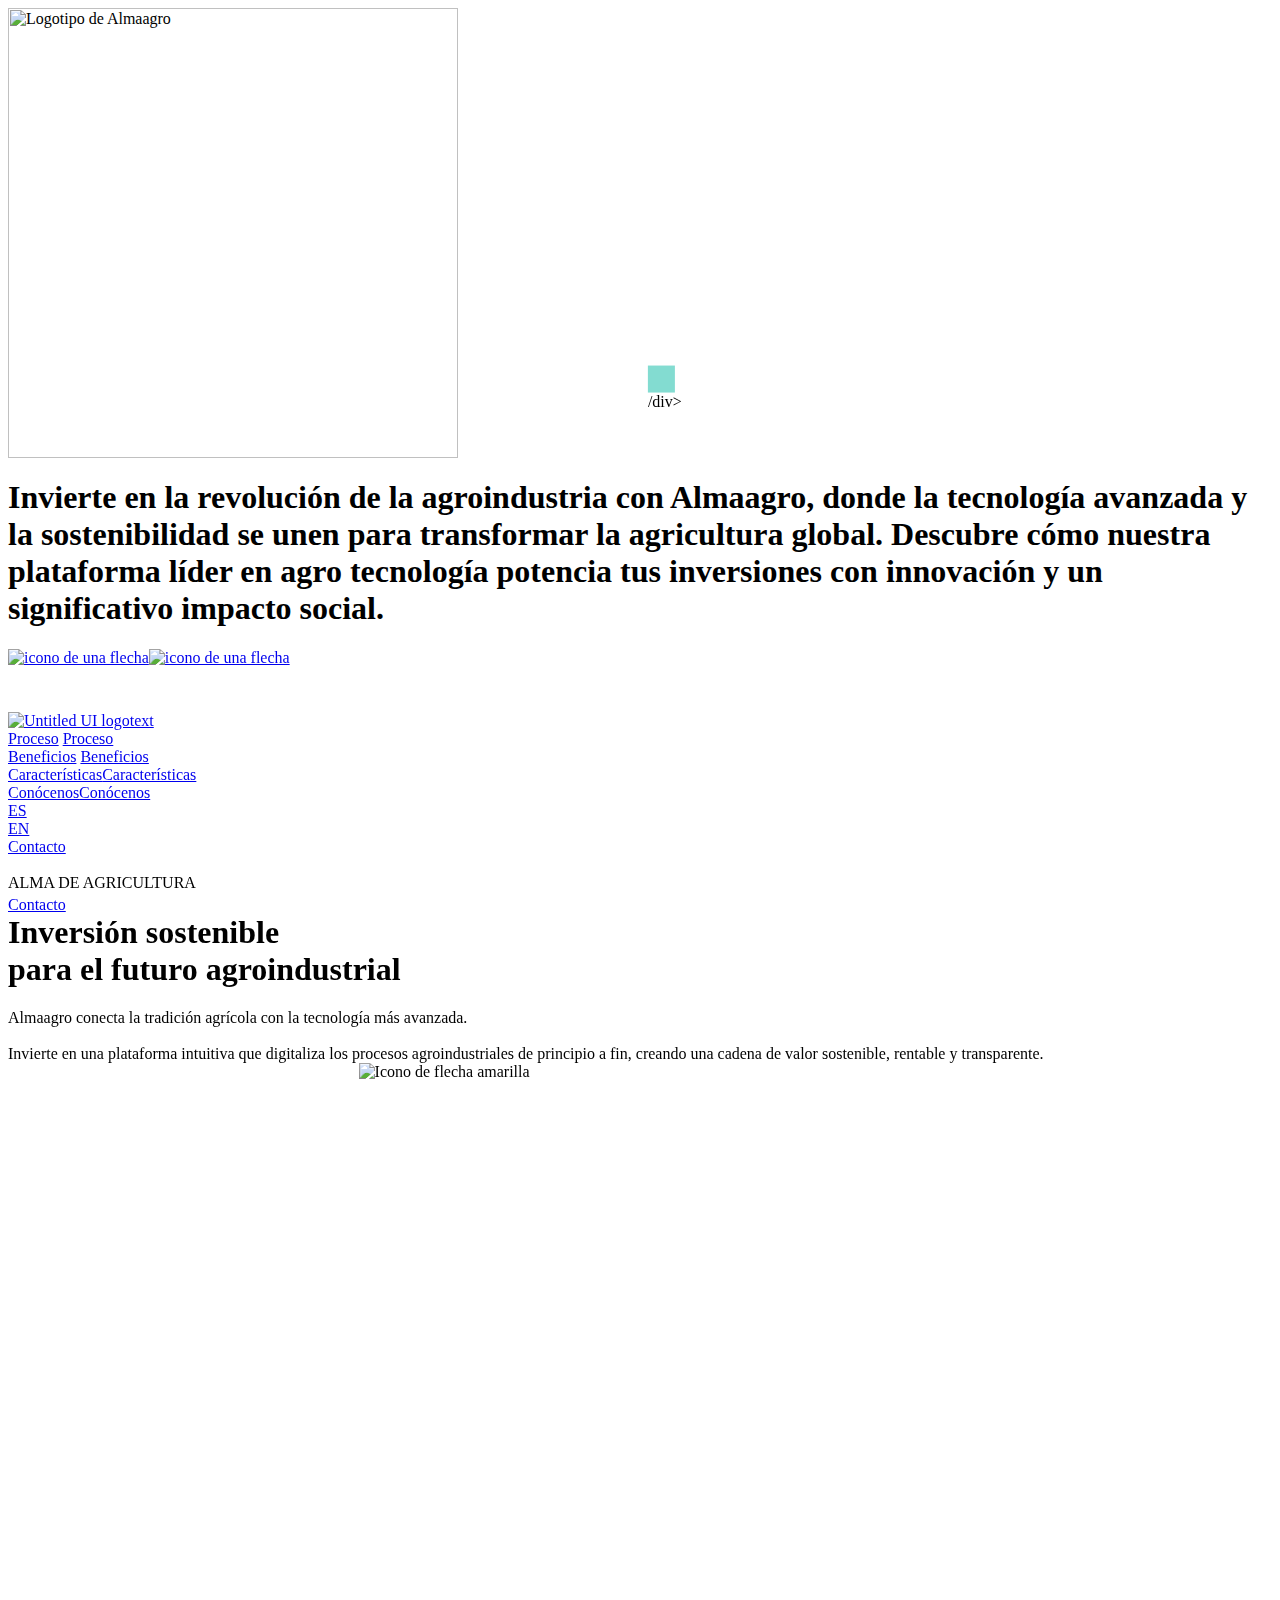
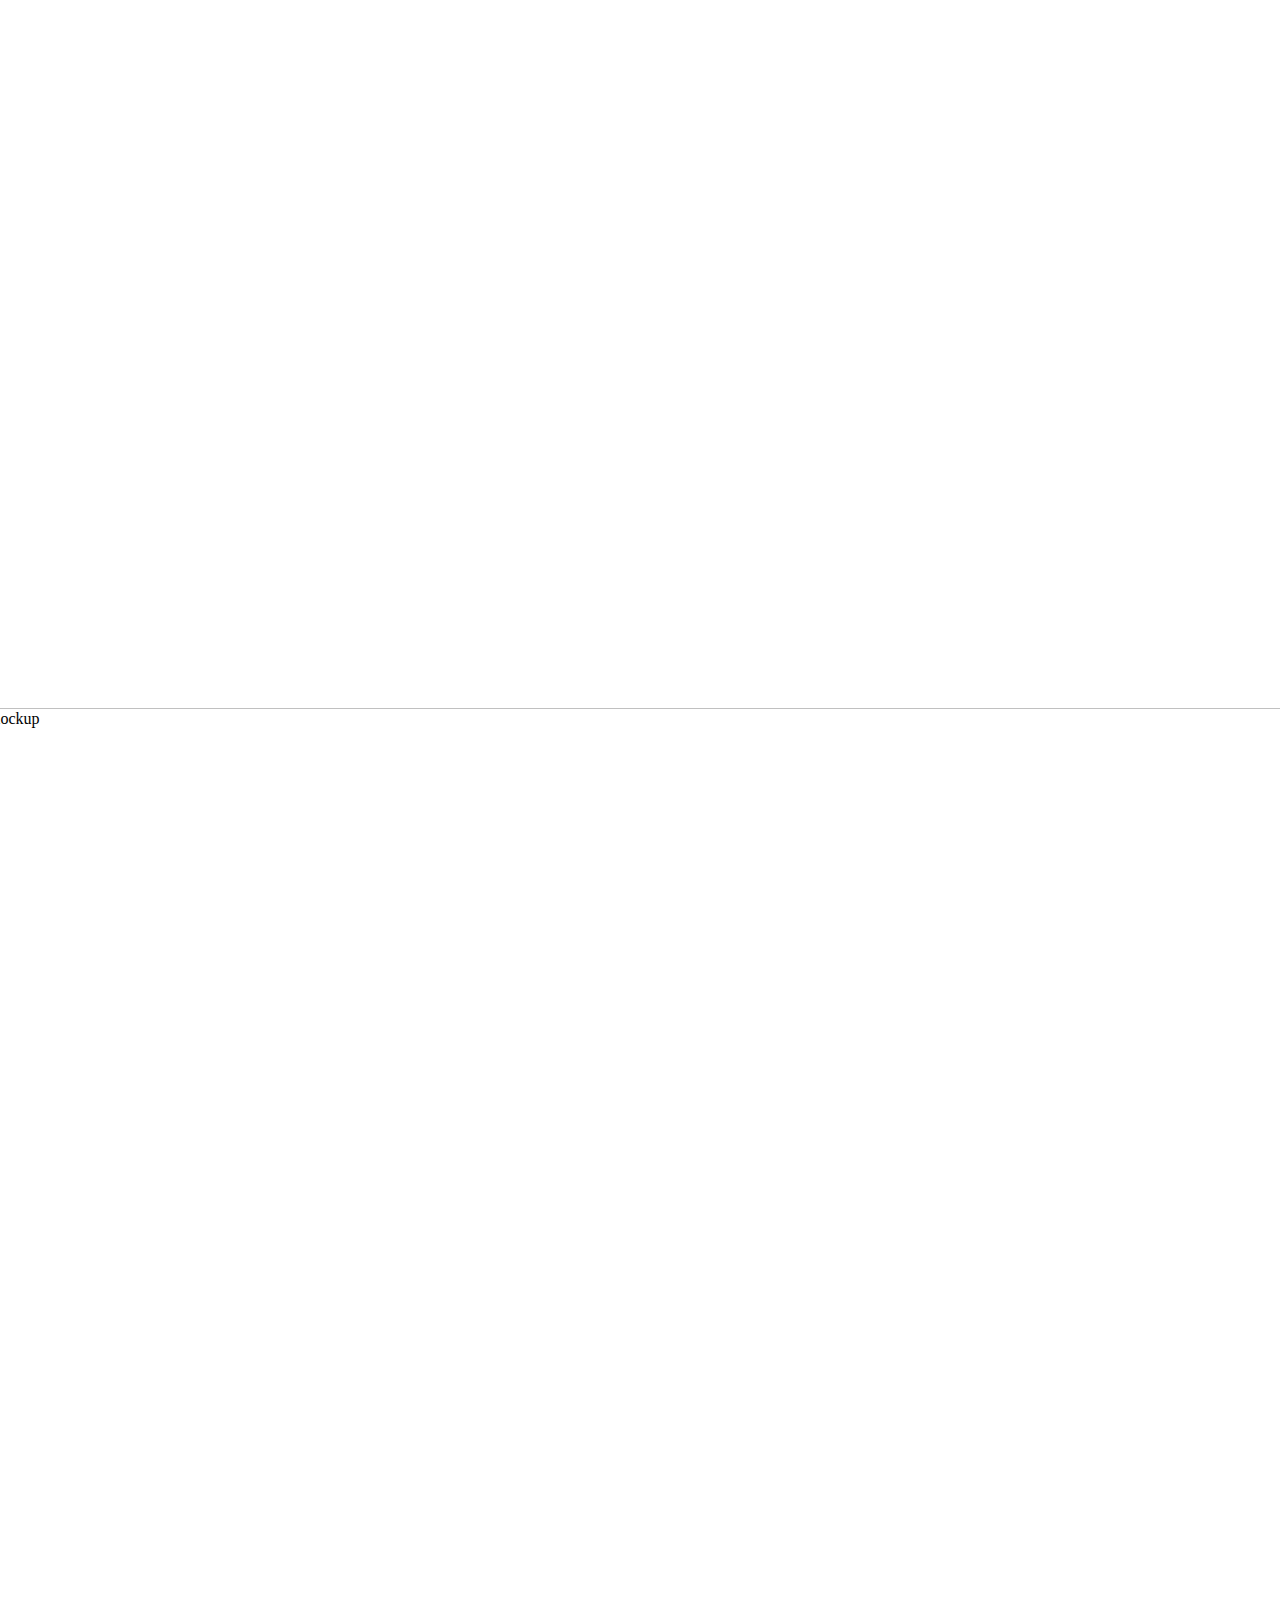
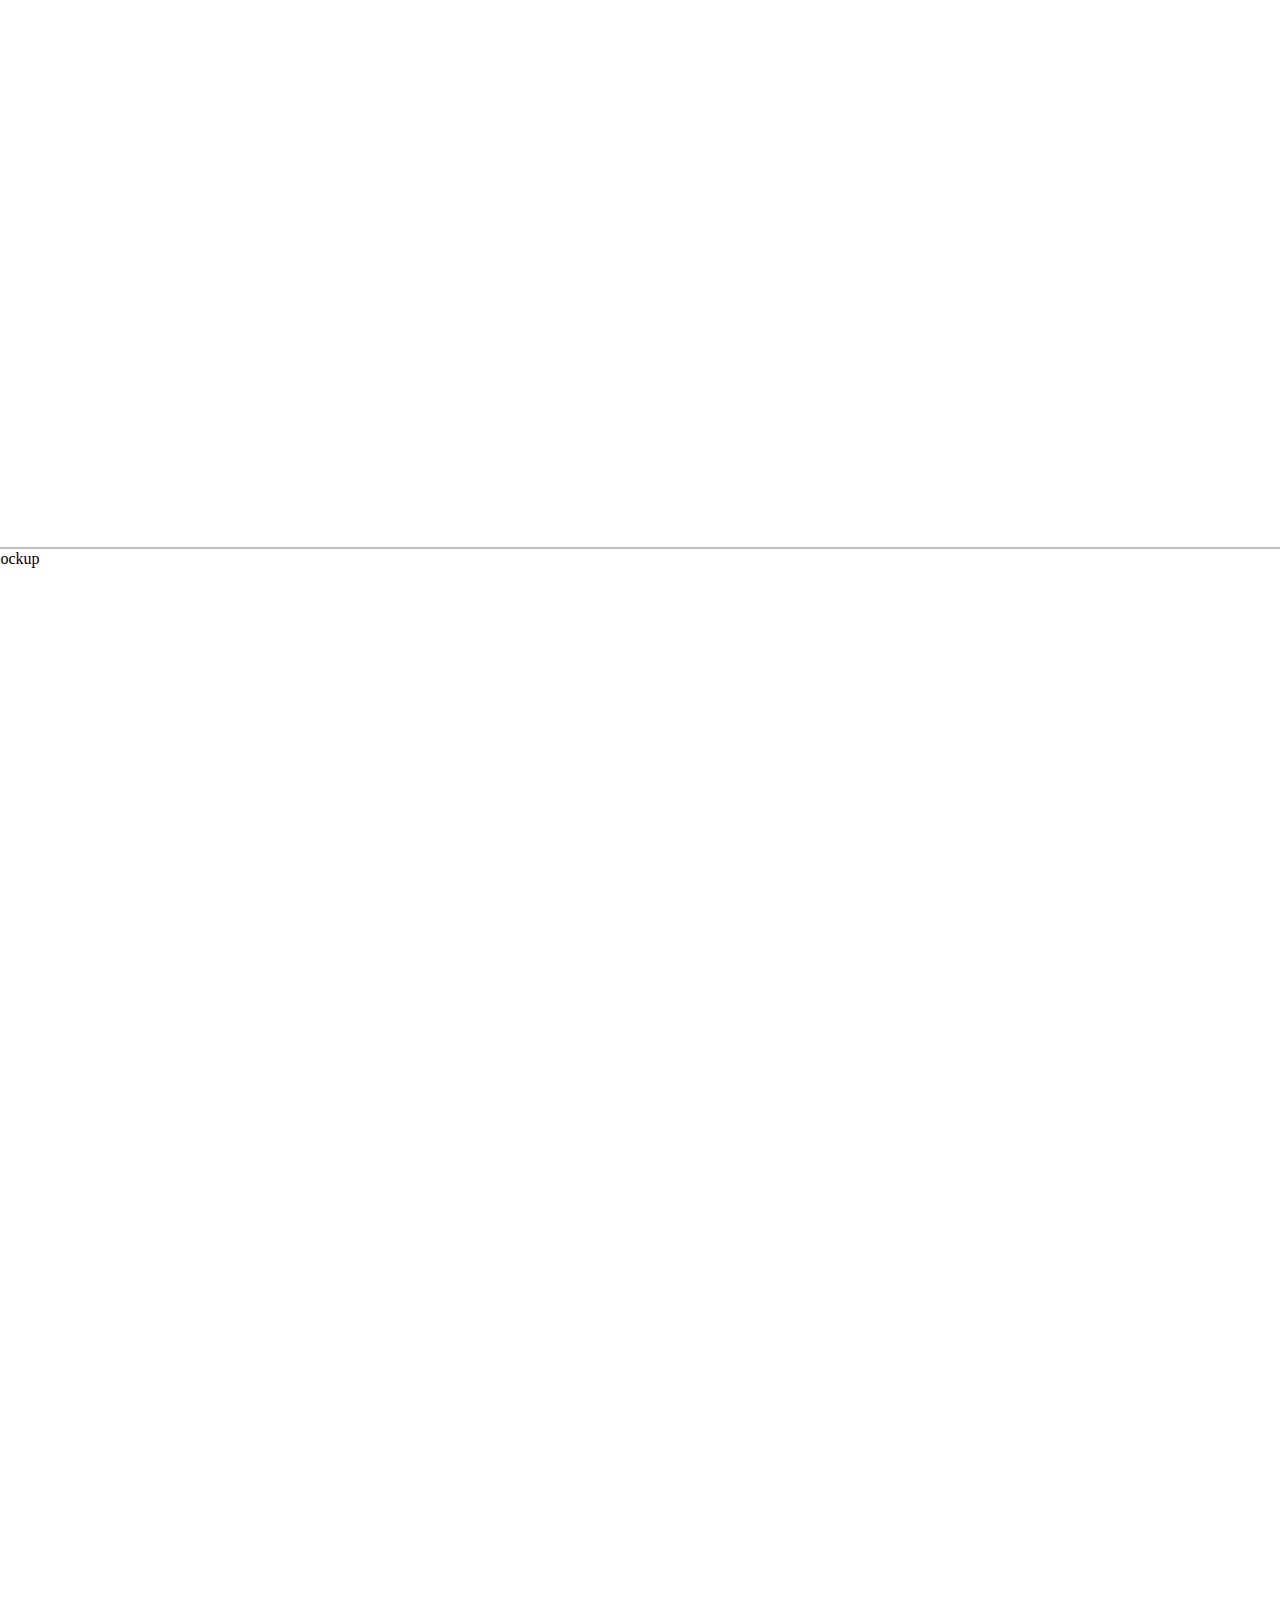
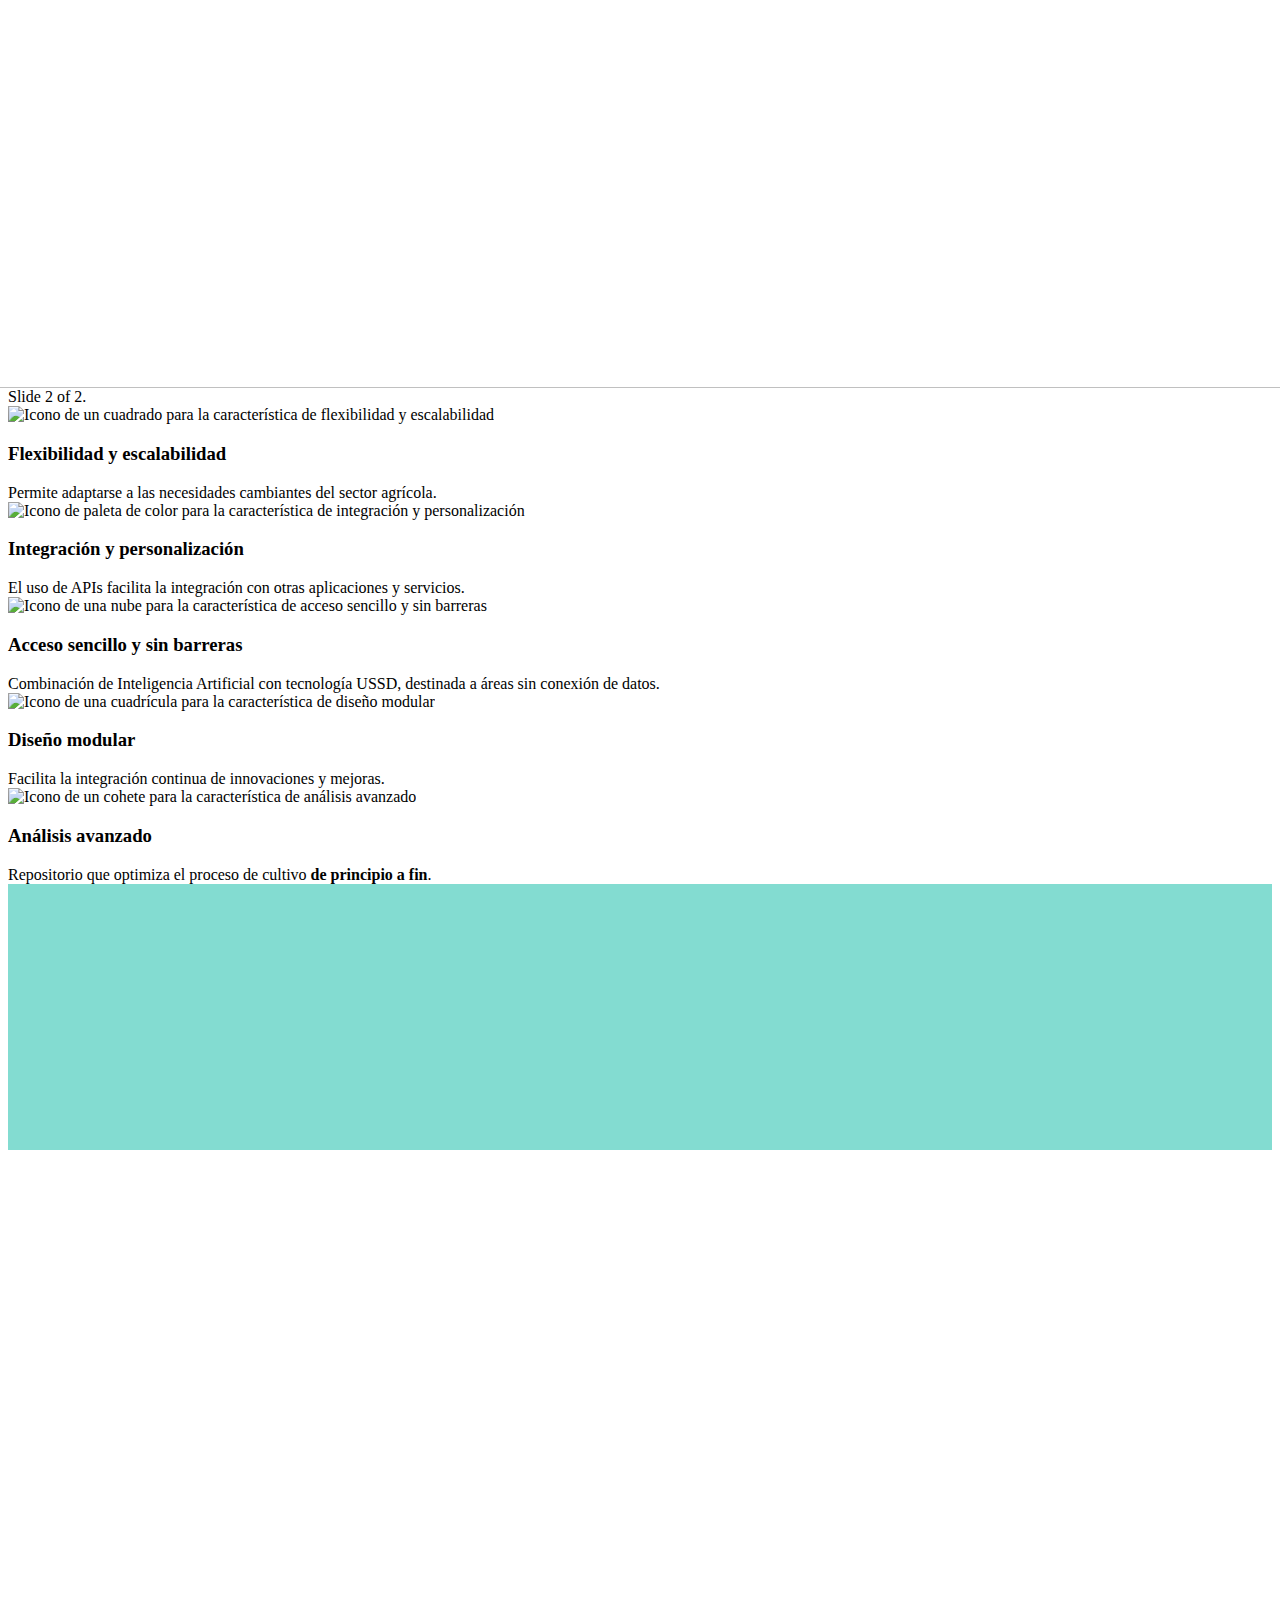
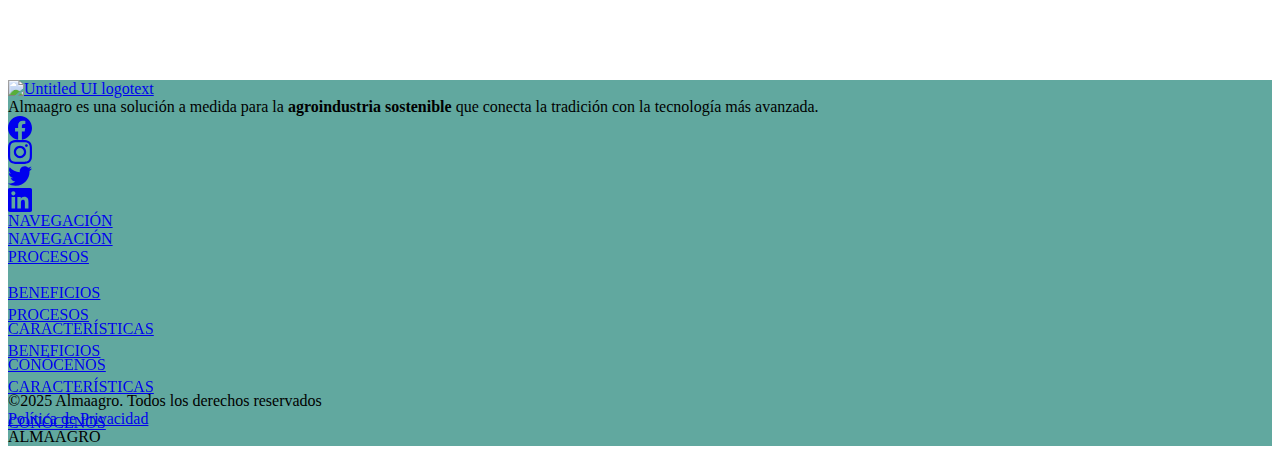
==== Web-Almaagro/index.html @ 13980177 "Add files via upload" ====
<html data-wf-domain="www.almaagro.tech" data-wf-page="65f1738af95b16a69d3f4ad0" data-wf-site="65f1738af95b16a69d3f4aca" lang="es" data-wf-locale="es" class="w-mod-js wf-worksans-n4-active wf-worksans-n5-active wf-worksans-n6-active wf-worksans-n7-active wf-worksans-n8-active wf-worksans-n9-active wf-worksans-i4-active wf-worksans-i9-active wf-active w-mod-ix"><head><style>.wf-force-outline-none[tabindex="-1"]:focus{outline:none;}</style><meta http-equiv="origin-trial" content="A/kargTFyk8MR5ueravczef/[base64]"><meta charset="utf-8"><title>Innovación, compromiso y sostenibilidad en agroindutria - Inverte en Almaagro</title><link rel="alternate" hreflang="x-default" href="https://www.almaagro.tech/"><link rel="alternate" hreflang="es" href="https://www.almaagro.tech/"><link rel="alternate" hreflang="en" href="https://www.almaagro.tech/en"><meta content="Invierte en la revolución de la agroindustria con Almaagro, donde la tecnología avanzada y la sostenibilidad se unen para transformar la agricultura global. Descubre cómo nuestra plataforma líder en agro tecnología potencia tus inversiones con innovación y un significativo impacto social" name="description"><meta content="Innovación, compromiso y sostenibilidad en agroindutria - Inverte en Almaagro" property="og:title"><meta content="Invierte en la revolución de la agroindustria con Almaagro, donde la tecnología avanzada y la sostenibilidad se unen para transformar la agricultura global. Descubre cómo nuestra plataforma líder en agro tecnología potencia tus inversiones con innovación y un significativo impacto social" property="og:description"><meta content="https://cdn.prod.website-files.com/65f1738af95b16a69d3f4aca/664f5413d97dd8f7c1a1fce1_imagen-graph.png" property="og:image"><meta content="Innovación, compromiso y sostenibilidad en agroindutria - Inverte en Almaagro" property="twitter:title"><meta content="Invierte en la revolución de la agroindustria con Almaagro, donde la tecnología avanzada y la sostenibilidad se unen para transformar la agricultura global. Descubre cómo nuestra plataforma líder en agro tecnología potencia tus inversiones con innovación y un significativo impacto social" property="twitter:description"><meta content="https://cdn.prod.website-files.com/65f1738af95b16a69d3f4aca/664f5413d97dd8f7c1a1fce1_imagen-graph.png" property="twitter:image"><meta property="og:type" content="website"><meta content="summary_large_image" name="twitter:card"><meta content="width=device-width, initial-scale=1" name="viewport"><meta content="Webflow" name="generator"><link href="https://cdn.prod.website-files.com/65f1738af95b16a69d3f4aca/css/almaagro.webflow.f308ae7b6.css" rel="stylesheet" type="text/css"><link href="https://fonts.googleapis.com" rel="preconnect"><link href="https://fonts.gstatic.com" rel="preconnect" crossorigin="anonymous"><script type="text/javascript" async="" charset="utf-8" src="https://www.gstatic.com/recaptcha/releases/1Bq_oiMBd4XPUhKDwr0YL1Js/recaptcha__es.js" crossorigin="anonymous" integrity="sha384-1L9NaR+uGhql3brCNYY/G6+FOx6x/JeQEJeEkVWSfR/Zead3sADi93WdZy5OSH0s"></script><script src="https://ajax.googleapis.com/ajax/libs/webfont/1.6.26/webfont.js" type="text/javascript"></script><link rel="stylesheet" href="https://fonts.googleapis.com/css?family=Work+Sans:regular,500,600,700,800,900,italic,900italic" media="all"><script type="text/javascript">WebFont.load({  google: {    families: ["Work Sans:regular,500,600,700,800,900,italic,900italic"]  }});</script><script type="text/javascript">!function(o,c){var n=c.documentElement,t=" w-mod-";n.className+=t+"js",("ontouchstart"in o||o.DocumentTouch&&c instanceof DocumentTouch)&&(n.className+=t+"touch")}(window,document);</script><link href="https://cdn.prod.website-files.com/65f1738af95b16a69d3f4aca/65f44633eb38050d0f785dc7_favicon.png" rel="shortcut icon" type="image/x-icon"><link href="https://cdn.prod.website-files.com/65f1738af95b16a69d3f4aca/667444e75035a2bbb5771af7_logo-busqueda.png" rel="apple-touch-icon"><script async="" src="https://www.googletagmanager.com/gtag/js?id=G-TBVLRR1EPN"></script><script type="text/javascript">window.dataLayer = window.dataLayer || [];function gtag(){dataLayer.push(arguments);}gtag('js', new Date());gtag('set', 'developer_id.dZGVlNj', true);gtag('config', 'G-TBVLRR1EPN');</script><script src="https://www.google.com/recaptcha/api.js" type="text/javascript"></script><!-- Finsweet Cookie Consent -->
<script async="" src="https://cdn.jsdelivr.net/npm/@finsweet/cookie-consent@1/fs-cc.js" fs-cc-mode="opt-in"></script>


<!-- Google tag (gtag.js) -->
<script type="text/javascript" src="https://www.googletagmanager.com/gtag/js?id=G-TBVLRR1EPN"></script>
<script type="text/javascript">
  window.dataLayer = window.dataLayer || [];
  function gtag(){dataLayer.push(arguments);}
  gtag('js', new Date());

  gtag('config', 'G-TBVLRR1EPN');
</script>

<!-- Hotjar Tracking Code for https://www.almaagro.tech/ -->
<script type="text/javascript">
    (function(h,o,t,j,a,r){
        h.hj=h.hj||function(){(h.hj.q=h.hj.q||[]).push(arguments)};
        h._hjSettings={hjid:4990297,hjsv:6};
        a=o.getElementsByTagName('head')[0];
        r=o.createElement('script');r.async=1;
        r.src=t+h._hjSettings.hjid+j+h._hjSettings.hjsv;
        a.appendChild(r);
    })(window,document,'https://static.hotjar.com/c/hotjar-','.js?sv=');
</script>

<!-- Meta Tags for web -->

<meta name="viewport" content="width=device-width, initial-scale=1.0">
<meta name="title" content="Inversión Sostenible en la Agricultura 4.0 | Almaagro">
<meta name="description" content="Descubre cómo Almaagro promueve la inversión sostenible en la agricultura 4.0. Conoce nuestras prácticas y productos que impulsan un futuro agroindustrial más verde y eficiente. 
    Invierte en un desarrollo agrícola sostenible y tecnológicamente avanzado con Almaagro.">
<meta name="keywords" content="inversión sostenible, agricultura 4.0, prácticas sostenibles, futuro agroindustrial, Almaagro, desarrollo agrícola sostenible, tecnología agrícola">

<!-- Meta Tags for LinkedIn -->
<meta property="og:title" content="Inversión Sostenible en la Agricultura 4.0 | Almaagro">
<meta property="og:description" content="Invierte en Almaagro y su desarrollo sostenible en la agricultura 4.0. Conoce nuestras prácticas y productos que impulsan un futuro agroindustrial más verde y eficiente.">
<meta property="og:image" content="https://cdn.prod.website-files.com/65f1738af95b16a69d3f4aca/664f5413d97dd8f7c1a1fce1_imagen-graph.png">
<meta property="og:url" content="
https://almaagro.tech/">
<meta property="og:type" content="website">

<!-- Meta Tags for Twitter -->
<meta name="twitter:card" content="summary_large_image">
<meta name="twitter:title" content="Desarrollo Sostenible en la Agricultura 4.0 | Almaagro">
<meta name="twitter:description" content="La revolución Almaagro, inversión sostenible en la agricultura 4.0. Conoce nuestras prácticas y productos que impulsan un futuro agroindustrial más verde y eficiente.">
<meta name="twitter:image" content="https://cdn.prod.website-files.com/65f1738af95b16a69d3f4aca/664f5413d97dd8f7c1a1fce1_imagen-graph.png">
<meta name="twitter:site" content="@tu_usuario_de_twitter">

<title>Inversión Sostenible en la Agricultura 4.0 | Almaagro</title>

<!-- Google Tag Manager -->
<script type="text/javascript">(function(w,d,s,l,i){w[l]=w[l]||[];w[l].push({'gtm.start':
new Date().getTime(),event:'gtm.js'});var f=d.getElementsByTagName(s)[0],
j=d.createElement(s),dl=l!='dataLayer'?'&l='+l:'';j.async=true;j.src='https://www.googletagmanager.com/gtm.js?id='+i+dl;f.parentNode.insertBefore(j,f);
})(window,document,'script','dataLayer','GTM-PMVZ2B25');</script>
<!-- End Google Tag Manager -->


<style>[fs-cc="banner"],[fs-cc="manager"],[fs-cc="preferences"],[fs-cc="interaction"]{display:none}</style><script async="" src="https://static.hotjar.com/c/hotjar-4990297.js?sv=6"></script><script async="" src="https://script.hotjar.com/modules.1f3821f9cafd68374ab2.js" charset="utf-8"></script></head>
<body class="body">
    <div class="div-block-11"><img src="https://cdn.prod.website-files.com/65f1738af95b16a69d3f4aca/663a340598a5d559d28fad87_logo-white.svg" loading="lazy" width="450" alt="Logotipo de Almaagro" class="image-9"><h1 class="heading-5">Invierte en la revolución de la agroindustria con Almaagro, donde la tecnología avanzada y la sostenibilidad se unen para transformar la agricultura global. Descubre cómo nuestra plataforma líder en agro tecnología potencia tus inversiones con innovación y un significativo impacto social.</h1></div>
    <div class="w-embed">
        <style>

.cursor-parent {
		user-select: none;
    pointer-events: none;
     }
     
.nav-arrow {

  user-select: none;
     }

     
    
</style>
</div>
<div data-w-id="52394c1d-2379-d09c-3495-40fcf7d0a66d" style="transform: translate3d(0px, 0px, 0px) scale3d(1, 1, 1) rotateX(0deg) rotateY(0deg) rotateZ(0deg) skew(0deg, 0deg); transform-style: preserve-3d; opacity: 1;" class="uui-footer03_nav-arrow">
    <a href="#Nav" class="link-block rel w-inline-block">
        <img src="https://cdn.prod.website-files.com/65f1738af95b16a69d3f4aca/66387f48fa51552f44b2b98e_arrow-forward-outline.svg" loading="lazy" alt="icono de una flecha" class="image-6"></a><a href="#Hero" class="link-block abs w-inline-block w--current"><img src="https://cdn.prod.website-files.com/65f1738af95b16a69d3f4aca/66387f48fa51552f44b2b98e_arrow-forward-outline.svg" loading="lazy" alt="icono de una flecha" class="image-6"></a>
    </div>
    <div class="contenido-landing"><div class="cursor-parent"><div data-w-id="035ef345-61e2-3eac-1257-72ed40afb755" class="cursor-child" style="will-change: transform; transform: translate3d(49.991vw, -33.494vh, 0px) scale3d(1, 1, 1) rotateX(0deg) rotateY(0deg) rotateZ(0deg) skew(0deg, 0deg); transform-style: preserve-3d;"><div style="display: none;" class="plus-parent">
        <div class="plus-one">

        </div>
        <div class="plus-two"></div></div><div style="background-color: rgb(131, 220, 209); transform: translate3d(0px, 0px, 0px) scale3d(1, 1, 1) rotateX(0deg) rotateY(0deg) rotateZ(0deg) skew(0deg, 0deg); transform-style: preserve-3d; width: 1.7em; height: 1.7em; border-color: rgb(0, 0, 0);" class="cursor-dot">
            <div style="display: none;" class="text-cursor">
                <div class="text-block-13">Desliza</div>
            </div>
        </div>
        /div>
    </div>
    <div data-animation="default" class="uui-navbar07_component-2 w-nav" data-easing2="ease" data-easing="ease" data-collapse="medium" style="opacity: 1; transform: translate3d(0px, 0px, 0px) scale3d(1, 1, 1) rotateX(0deg) rotateY(0deg) rotateZ(0deg) skew(0deg, 0deg); transform-style: preserve-3d;" data-w-id="d69c8926-d037-788c-403b-8ddf2cda80d0" role="banner" data-duration="400" id="Nav">
        <div class="uui-navbar07_container-2">
            <a href="#" class="uui-navbar07_logo-link-2 w-nav-brand">
                <div class="uui-logo_component-2">
                    <img src="https://cdn.prod.website-files.com/65f1738af95b16a69d3f4aca/66310152d380636a8688ac98_logo-almaagro.svg" loading="lazy" alt="Untitled UI logotext" class="uui-logo_logotype-2"></div></a><nav role="navigation" class="uui-navbar07_menu-2 w-nav-menu">
                        <div class="uui-navbar07_menu-left-2">
                            <div data-w-id="0aa431b8-fa26-ca38-b985-9df1b267dd78" class="card-mask">
                                <a href="#Procesos" data-w-id="d69c8926-d037-788c-403b-8ddf2cda80dc" style="transform: translate3d(0px, 0em, 0px) scale3d(1, 1, 1) rotateX(0deg) rotateY(0deg) rotateZ(0deg) skew(0deg, 0deg); transform-style: preserve-3d;" class="uui-navbar07_link-2-rel w-nav-link">Proceso</a>
                                <a href="#Procesos" data-w-id="c0930c25-18c5-b5a9-a7aa-26ee2dbe6dc7" style="transform: translate3d(0px, 2.5em, 0px) scale3d(1, 1, 1) rotateX(0deg) rotateY(0deg) rotateZ(0deg) skew(0deg, 0deg); transform-style: preserve-3d;" class="uui-navbar07_link-2-absoluto w-nav-link">Proceso</a></div><div data-w-id="87582ecf-7310-3265-90e9-227b0805e120" class="card-mask"><a href="#Beneficios" data-w-id="87582ecf-7310-3265-90e9-227b0805e121" style="transform: translate3d(0px, 0em, 0px) scale3d(1, 1, 1) rotateX(0deg) rotateY(0deg) rotateZ(0deg) skew(0deg, 0deg); transform-style: preserve-3d;" class="uui-navbar07_link-2-rel w-nav-link">Beneficios</a>
                                    <a href="#Beneficios" data-w-id="87582ecf-7310-3265-90e9-227b0805e123" style="transform: translate3d(0px, 2.5em, 0px) scale3d(1, 1, 1) rotateX(0deg) rotateY(0deg) rotateZ(0deg) skew(0deg, 0deg); transform-style: preserve-3d;" class="uui-navbar07_link-2-absoluto w-nav-link">Beneficios</a></div><div data-w-id="556ea494-6814-f632-5a79-cd65c68493bf" class="card-mask"><a href="#Caracteristicas" data-w-id="556ea494-6814-f632-5a79-cd65c68493c0" style="transform: translate3d(0px, 0em, 0px) scale3d(1, 1, 1) rotateX(0deg) rotateY(0deg) rotateZ(0deg) skew(0deg, 0deg); transform-style: preserve-3d;" class="uui-navbar07_link-2-rel w-nav-link">Características</a><a href="#Caracteristicas" data-w-id="556ea494-6814-f632-5a79-cd65c68493c2" style="transform: translate3d(0px, 2.5em, 0px) scale3d(1, 1, 1) rotateX(0deg) rotateY(0deg) rotateZ(0deg) skew(0deg, 0deg); transform-style: preserve-3d;" class="uui-navbar07_link-2-absoluto w-nav-link">Características</a></div><div data-w-id="5d3e9ff8-9535-df65-9e19-52f2c8625501" class="card-mask"><a href="#Conocenos" data-w-id="5d3e9ff8-9535-df65-9e19-52f2c8625502" style="transform: translate3d(0px, 0em, 0px) scale3d(1, 1, 1) rotateX(0deg) rotateY(0deg) rotateZ(0deg) skew(0deg, 0deg); transform-style: preserve-3d;" class="uui-navbar07_link-2-rel w-nav-link">Conócenos</a><a href="#Conocenos" data-w-id="5d3e9ff8-9535-df65-9e19-52f2c8625504" style="transform: translate3d(0px, 2.5em, 0px) scale3d(1, 1, 1) rotateX(0deg) rotateY(0deg) rotateZ(0deg) skew(0deg, 0deg); transform-style: preserve-3d;" class="uui-navbar07_link-2-absoluto w-nav-link">Conócenos</a></div></div><div class="spacing-6 _24px"></div><div class="locales-wrapper-2 w-locales-list"><div role="list" class="locales-list-2 w-locales-items"><div role="listitem" class="w-locales-item"><a hreflang="es" data-w-id="3715537c-dab0-f31a-a4e1-c1a2be107557" href="/" aria-current="page" class="link-13 w--current">ES</a></div><div role="listitem" class="w-locales-item"><a hreflang="en" data-w-id="3715537c-dab0-f31a-a4e1-c1a2be107557" href="/en" class="link-13">EN</a></div></div></div><div class="spacing-6 _24px"></div><div class="uui-navbar07_menu-right-2"><div class="uui-navbar07_button-wrapper-2"><a data-w-id="d69c8926-d037-788c-403b-8ddf2cda8119" href="#contact" class="uui-button-3 w-inline-block"><div style="transform: translate3d(0px, 0em, 0px) scale3d(1, 1, 1) rotateX(0deg) rotateY(0deg) rotateZ(0deg) skew(0deg, 0deg); transform-style: preserve-3d;" class="text-block">Contacto</div><div style="transform: translate3d(0px, 2.5em, 0px) scale3d(1, 1, 1) rotateX(0deg) rotateY(0deg) rotateZ(0deg) skew(0deg, 0deg); transform-style: preserve-3d;" class="text-block-abs">Contacto</div><div style="width: 100%; height: 0%;" class="card-whipe bg-primary-hover"></div></a></div></div></nav><div class="uui-navbar07_menu-button-2 w-nav-button" style="-webkit-user-select: text;" aria-label="menu" role="button" tabindex="0" aria-controls="w-nav-overlay-0" aria-haspopup="menu" aria-expanded="false"><div class="menu-icon_component-2"><div class="menu-icon_line-top-2"></div><div class="menu-icon_line-middle-2"><div class="menu-icon_line-middle-inner-2"></div></div><div class="menu-icon_line-bottom-2"></div></div></div></div><div class="w-nav-overlay" data-wf-ignore="" id="w-nav-overlay-0"></div></div><header id="Hero" class="uui-section_heroheader03"><div class="uui-page-padding-3"><div class="uui-container-large-3"><div class="uui-padding-vertical-xhuge-3"><div class="w-layout-grid uui-heroheader03_component"><div class="uui-heroheader03_content"><div data-w-id="c7ba601e-ce68-2031-f251-013f0a18e982" style="opacity: 1; transform: translate3d(0px, 0px, 0px) scale3d(1, 1, 1) rotateX(0deg) rotateY(0deg) rotateZ(0deg) skew(0deg, 0deg); transform-style: preserve-3d;" class="uui-text-size-xlarge-3">ALMA DE AGRICULTURA</div><div class="uui-space-small-3"></div><h1 data-w-id="15e3acbb-5a1a-1f54-fb48-4a608e1dcf92" style="opacity: 1; transform: translate3d(0px, 0px, 0px) scale3d(1, 1, 1) rotateX(0deg) rotateY(0deg) rotateZ(0deg) skew(0deg, 0deg); transform-style: preserve-3d;" class="uui-heading-xlarge-3">Inversión sostenible <br>para el futuro agroindustrial</h1><div class="uui-space-small-3"></div><div class="uui-max-width-medium-2"><div data-w-id="15e3acbb-5a1a-1f54-fb48-4a608e1dcf96" style="opacity: 1; transform: translate3d(0px, 0px, 0px) scale3d(1, 1, 1) rotateX(0deg) rotateY(0deg) rotateZ(0deg) skew(0deg, 0deg); transform-style: preserve-3d;" class="uui-text-size-xlarge-3">Almaagro conecta la <span class="text-span">tradición agrícola</span> con la <span class="text-span-2">tecnología más avanzada. <br>‍<br>‍</span>Invierte en una plataforma intuitiva que digitaliza los procesos agroindustriales de principio a fin, creando una cadena de valor sostenible, rentable y transparente.</div></div></div><div class="uui-heroheader03_image-wrapper"><img class="uui-heroheader03_image" src="https://cdn.prod.website-files.com/65f1738af95b16a69d3f4aca/663c9ffd7baeca4422506ff0_Hero%20image.webp" alt="Mujer angoleña trabajando en un cultivo de algodón" style="opacity: 0;" sizes="(max-width: 479px) 100vw, (max-width: 767px) 96vw, (max-width: 991px) 94vw, (max-width: 1919px) 42vw, 604.453125px" data-w-id="15e3acbb-5a1a-1f54-fb48-4a608e1dcfa4" loading="lazy" srcset="https://cdn.prod.website-files.com/65f1738af95b16a69d3f4aca/663c9ffd7baeca4422506ff0_Hero%20image-p-500.webp 500w, https://cdn.prod.website-files.com/65f1738af95b16a69d3f4aca/663c9ffd7baeca4422506ff0_Hero%20image.webp 739w"><img src="https://cdn.prod.website-files.com/65f1738af95b16a69d3f4aca/66310761e59af28c45be79ef_arrow-photo.svg" loading="lazy" style="opacity: 1; transform: translate3d(0px, 0px, 0px) scale3d(1, 1, 1) rotateX(0deg) rotateY(0deg) rotateZ(0deg) skew(0deg, 0deg); transform-style: preserve-3d;" data-w-id="15e3acbb-5a1a-1f54-fb48-4a608e1dcfa5" alt="Icono de flecha amarilla" class="uui-heroheader03_arrow-image hide-tablet"></div></div></div></div></div></header><section id="Procesos" class="uui-section_process"><div class="uui-page-padding-5"><div data-w-id="fd0a9bcd-89eb-1732-1f84-aba563a2dcec" style="opacity: 0;" class="uui-container-large-5"><div class="uui-padding-vertical-xhuge-5"><div class="uui-layout76_component"><div class="uui-text-align-center-2"><div class="uui-max-width-large-3"><div class="uui-heading-subheading-3">PROCESO</div><h2 class="uui-heading-medium-2 padding-title">Seguimiento preciso de principio a fin</h2><div class="uui-heading-subheading-3 none-desktop">Pincha en cada proceso si <br>quieres conocer más.</div></div></div></div></div><div data-w-id="32100117-c33c-7658-ca03-f8aa65146dde" style="background-color: rgb(255, 255, 255);" class="uui-section_process-content _05"><div class="uui-section_process-content-01"><div class="text-block-11">01</div></div><div class="section-content-01"><div class="uui-section_process-content-01-text"><h3 class="text-block-12 no-margin">Identificación de activos y agentes</h3><div class="uui-space-xsmall-2 space-benefits space-process" style="width: 0%; height: 1px;"></div><div class="description-process-tags">Genera confianza y seguridad a todas las partes involucradas.</div></div><div style="width: 100%; height: 0px; transform: translate3d(0px, -2.5em, 0px) scale3d(1, 1, 1) rotateX(0deg) rotateY(0deg) rotateZ(0deg) skew(0deg, 0deg); transform-style: preserve-3d; opacity: 0;" class="uui-section_process-content-01-description"><div class="uui-space-xsmall-2 space-benefits space-process-02" style="width: 0%; height: 1px;"></div><div class="grid-caracteristicas"><div id="w-node-_448dd04b-62b3-0bd3-5d31-e5f6c0eae1b9-9d3f4ad0" class="_01-caracteristicas"><div class="icon-featured-square-large icon-caracteristicas yellow"><img src="https://cdn.prod.website-files.com/65f1738af95b16a69d3f4aca/66473bfd053adae8133ba68b_Point%20On%20Map.svg" loading="lazy" width="30" height="30" alt=""></div><div class="description-process"><strong>Registro de parcelas georreferenciadas</strong> y asociadas a un agricultor con derecho de explotación.<br></div></div><div id="w-node-_1094399e-4c57-c210-7cad-969abb431840-9d3f4ad0" class="_01-caracteristicas"><div class="icon-featured-square-large icon-caracteristicas yellow"><img src="https://cdn.prod.website-files.com/65f1738af95b16a69d3f4aca/66473d6f1263bbc2fa0e2f98_Leaf.svg" loading="lazy" width="30" alt=""></div><div class="description-process"><strong>Registro de agricultores </strong>con datos de identificación, localización y contacto.<br></div></div><div id="w-node-e0f66875-ee8f-0e95-9989-786a4bfe07fb-9d3f4ad0" class="_01-caracteristicas"><div class="icon-featured-square-large icon-caracteristicas yellow"><img src="https://cdn.prod.website-files.com/65f1738af95b16a69d3f4aca/66473cd4b9452167f4bfec82_Shop%202.svg" loading="lazy" width="30" alt=""></div><div class="description-process"><strong>Registro de proveedores </strong>con datos de identificación, localización y contacto.<br></div></div></div></div></div></div><div data-w-id="e06294d8-4fbc-013e-6d45-2094c453bada" style="background-color: rgb(255, 255, 255);" class="uui-section_process-content _01"><div class="uui-section_process-content-01"><div class="text-block-11">02</div></div><div class="section-content-01"><div class="uui-section_process-content-01-text"><h3 class="text-block-12 no-margin">Planificación y programación de cultivos</h3><div class="uui-space-xsmall-2 space-benefits space-process" style="width: 0%; height: 1px;"></div><div class="description-process-tags">Mejora la toma de decisiones y mitiga los riesgos operativos.</div></div><div style="width: 100%; height: 0px; transform: translate3d(0px, -2.5em, 0px) scale3d(1, 1, 1) rotateX(0deg) rotateY(0deg) rotateZ(0deg) skew(0deg, 0deg); transform-style: preserve-3d; opacity: 0;" class="uui-section_process-content-01-description"><div class="uui-space-xsmall-2 space-benefits space-process-02" style="width: 0%; height: 1px;"></div><div class="grid-caracteristicas"><div id="w-node-_8715170c-1e83-aca5-6b11-a7f159ec4c6b-9d3f4ad0" class="_01-caracteristicas"><div class="icon-featured-square-large icon-caracteristicas blue"><img src="https://cdn.prod.website-files.com/65f1738af95b16a69d3f4aca/66473fcb18871bd8141a4e9e_Cloud%20Waterdrops.svg" loading="lazy" width="30" alt=""></div><div class="description-process"><strong>Planificación de campañas agrícolas <br>‍</strong>basada en análisis de datos climáticos, <br>de suelo, históricos de rendimiento y demanda de mercado.<br></div></div><div id="w-node-_8715170c-1e83-aca5-6b11-a7f159ec4c73-9d3f4ad0" class="_01-caracteristicas"><div class="icon-featured-square-large icon-caracteristicas blue"><img src="https://cdn.prod.website-files.com/65f1738af95b16a69d3f4aca/6647402d1bc0220e1cfdf17b_Calendar%20Search.svg" loading="lazy" width="30" alt=""></div><div class="description-process"><strong>Uso de datos del cultivo y volumen </strong>de cosecha para la programación de las plantaciones.<br></div></div><div id="w-node-_8715170c-1e83-aca5-6b11-a7f159ec4c7b-9d3f4ad0" class="_01-caracteristicas"><div class="icon-featured-square-large icon-caracteristicas blue"><img src="https://cdn.prod.website-files.com/65f1738af95b16a69d3f4aca/664740f341f9ceb7d3de3b6a_Devices.svg" loading="lazy" width="30" alt=""></div><div class="description-process"><strong>Mapeo de campos y gestión de zonas</strong> según las necesidades específicas.<br></div></div><div id="w-node-_5cdb21e0-8ec8-6f8d-9a23-ea8393c6ceaf-9d3f4ad0" class="_01-caracteristicas"><div class="icon-featured-square-large icon-caracteristicas blue"><img src="https://cdn.prod.website-files.com/65f1738af95b16a69d3f4aca/66474125e2090eab5c45c0c4_Compass%20Square.svg" loading="lazy" width="30" alt=""></div><div class="description-process"><strong>Geolocalización </strong>para optimizar la irrigación y zonificación de las plantaciones.<br></div></div></div></div></div></div><div data-w-id="752b86bb-a25a-7755-eefe-23e175ea6e25" style="background-color: rgb(255, 255, 255);" class="uui-section_process-content _02"><div class="uui-section_process-content-01"><div class="text-block-11">03</div></div><div class="section-content-01"><div class="uui-section_process-content-01-text"><h3 class="text-block-12 no-margin">Control y gestión de la producción</h3><div class="uui-space-xsmall-2 space-benefits space-process" style="width: 0%; height: 1px;"></div><div class="description-process-tags">Maximiza la eficiencia y calidad de la producción agroindustrial.</div></div><div style="width: 100%; height: 0px; transform: translate3d(0px, -2.5em, 0px) scale3d(1, 1, 1) rotateX(0deg) rotateY(0deg) rotateZ(0deg) skew(0deg, 0deg); transform-style: preserve-3d; opacity: 0;" class="uui-section_process-content-01-description"><div class="uui-space-xsmall-2 space-benefits space-process-02" style="width: 0%; height: 1px;"></div><div class="grid-caracteristicas"><div id="w-node-_1090dfe3-3901-9277-a4ba-d3df47dcf285-9d3f4ad0" class="_01-caracteristicas"><div class="icon-featured-square-large icon-caracteristicas brown"><img src="https://cdn.prod.website-files.com/65f1738af95b16a69d3f4aca/664743405655e2215caa29ea_Satellite.svg" loading="lazy" width="30" alt=""></div><div class="description-process"><strong>Monitorización de cultivos con drones y/o satélites </strong>para la detección de anomalías y diagnósticos en tiempo real.<br></div></div><div id="w-node-_52d6d9b0-7d02-b676-3fb7-435200e62fdd-9d3f4ad0" class="_01-caracteristicas"><div class="icon-featured-square-large icon-caracteristicas brown"><img src="https://cdn.prod.website-files.com/65f1738af95b16a69d3f4aca/6647437d4463bd33291d8575_Smile%20Square.svg" loading="lazy" width="30" alt=""></div><div class="description-process"><strong>Asistencia técnica virtual </strong>en tiempo <br>real mediante IA.<br></div></div><div id="w-node-_1090dfe3-3901-9277-a4ba-d3df47dcf26d-9d3f4ad0" class="_01-caracteristicas"><div class="icon-featured-square-large icon-caracteristicas brown"><img src="https://cdn.prod.website-files.com/65f1738af95b16a69d3f4aca/6647423838d851201c6c8087_Bag%20Cross.svg" loading="lazy" width="30" alt=""></div><div class="description-process"><strong>Integración de datos de pesaje y rendimiento </strong>para detectar discrepancias y posibles problemas.<br></div></div><div id="w-node-_1090dfe3-3901-9277-a4ba-d3df47dcf275-9d3f4ad0" class="_01-caracteristicas"><div class="icon-featured-square-large icon-caracteristicas brown"><img src="https://cdn.prod.website-files.com/65f1738af95b16a69d3f4aca/664742b05923653a32b47420_Test%20Tube.svg" loading="lazy" width="30" alt=""></div><div class="description-process"><strong>Digitalización de pruebas de laboratorio </strong>para informar sobre la calidad y mejorar la toma de decisiones.<br></div></div><div id="w-node-_1090dfe3-3901-9277-a4ba-d3df47dcf27d-9d3f4ad0" class="_01-caracteristicas"><div class="icon-featured-square-large icon-caracteristicas brown"><img src="https://cdn.prod.website-files.com/65f1738af95b16a69d3f4aca/66474277eb915b555b564ba8_Alarm%20Play.svg" loading="lazy" width="30" alt="" class="image-10"></div><div class="description-process">Captura en tiempo real<strong> </strong>de <span class="text-span-22">procesos </span><br><span class="text-span-24">de desmotado.</span><br></div></div></div></div></div></div><div data-w-id="b05b5844-3118-e562-823b-81aad3663736" style="background-color: rgb(255, 255, 255);" class="uui-section_process-content _03"><div class="uui-section_process-content-01"><div class="text-block-11">04</div></div><div class="section-content-01"><div class="uui-section_process-content-01-text"><h3 class="text-block-12 no-margin">Logística y estocaje</h3><div class="uui-space-xsmall-2 space-benefits space-process" style="width: 0%; height: 1px;"></div><div class="description-process-tags">Optimiza la gestión de pedidos y entregas agrícolas.</div></div><div style="width: 100%; height: 0px; transform: translate3d(0px, -2.5em, 0px) scale3d(1, 1, 1) rotateX(0deg) rotateY(0deg) rotateZ(0deg) skew(0deg, 0deg); transform-style: preserve-3d; opacity: 0;" class="uui-section_process-content-01-description"><div class="uui-space-xsmall-2 space-benefits space-process-02" style="width: 0%; height: 1px;"></div><div class="grid-caracteristicas"><div id="w-node-f7e20931-d2ea-081a-5753-81ad98b9100d-9d3f4ad0" class="_01-caracteristicas"><div class="icon-featured-square-large icon-caracteristicas red"><img src="https://cdn.prod.website-files.com/65f1738af95b16a69d3f4aca/664743a0ad58d8ca56b7cbf7_Routing%202.svg" loading="lazy" width="30" alt=""></div><div class="description-process"><strong>Trazabilidad a tiempo real </strong>desde el campo hasta el almacén con RFID o códigos QR.<br></div></div><div id="w-node-f7e20931-d2ea-081a-5753-81ad98b91015-9d3f4ad0" class="_01-caracteristicas"><div class="icon-featured-square-large icon-caracteristicas red"><img src="https://cdn.prod.website-files.com/65f1738af95b16a69d3f4aca/664743bac905bf27ae5e0510_QR%20Code.svg" loading="lazy" width="30" alt=""></div><div class="description-process"><strong>Gestión digitalizada de almacenes, </strong>optimizando el espacio y agilizando procesos.<br></div></div><div id="w-node-f7e20931-d2ea-081a-5753-81ad98b9101d-9d3f4ad0" class="_01-caracteristicas"><div class="icon-featured-square-large icon-caracteristicas red"><img src="https://cdn.prod.website-files.com/65f1738af95b16a69d3f4aca/66474457f3395bc8a9d55948_Refresh%20Square.svg" loading="lazy" width="30" alt=""></div><div class="description-process"><span class="text-span-16"><strong>Puntos de reorden automático</strong></span><strong> </strong>manteniendo <br>la continuidad del negocio sin interrupciones.<br></div></div><div id="w-node-f7e20931-d2ea-081a-5753-81ad98b91025-9d3f4ad0" class="_01-caracteristicas"><div class="icon-featured-square-large icon-caracteristicas red"><img src="https://cdn.prod.website-files.com/65f1738af95b16a69d3f4aca/6647451f79e20a80faa94e3d_Slider%20Vertical.svg" loading="lazy" width="30" alt=""></div><div class="description-process"><strong>Monitoreo de humedad </strong>con el uso de sensores en el almacén.<br></div></div></div></div></div></div><div data-w-id="e5c7c9b7-a525-1977-1121-08b699e25e47" style="background-color: rgb(255, 255, 255);" class="uui-section_process-content _04"><div class="uui-section_process-content-01"><div class="text-block-11">05</div></div><div class="section-content-01"><div class="uui-section_process-content-01-text"><h3 class="text-block-12 no-margin">Venta directa y transparente</h3><div class="uui-space-xsmall-2 space-benefits space-process" style="width: 0%; height: 1px;"></div><div class="description-process-tags">Evita intermediarios y facilita las relaciones comerciales.</div></div><div style="width: 100%; height: 0px; transform: translate3d(0px, -2.5em, 0px) scale3d(1, 1, 1) rotateX(0deg) rotateY(0deg) rotateZ(0deg) skew(0deg, 0deg); transform-style: preserve-3d; opacity: 0;" class="uui-section_process-content-01-description"><div class="uui-space-xsmall-2 space-benefits space-process-02" style="width: 0%; height: 1px;"></div><div class="grid-caracteristicas"><div id="w-node-_9268dc79-7bdb-1366-57fd-8fff20308311-9d3f4ad0" class="_01-caracteristicas"><div class="icon-featured-square-large icon-caracteristicas green"><img src="https://cdn.prod.website-files.com/65f1738af95b16a69d3f4aca/664745a073acd6e671f0facf_Cart%204.svg" loading="lazy" width="30" alt=""></div><div class="description-process"><strong>Acceso directo al mercado </strong>facilitando la comunicación entre los agricultores y sus compradores.<br></div></div><div id="w-node-_9268dc79-7bdb-1366-57fd-8fff20308319-9d3f4ad0" class="_01-caracteristicas"><div class="icon-featured-square-large icon-caracteristicas green"><img src="https://cdn.prod.website-files.com/65f1738af95b16a69d3f4aca/66474652e0830d3c36b6123f_Smartphone%202.svg" loading="lazy" width="30" alt=""></div><div class="description-process"><strong>Integración de e-commerce para facilitar <br>‍</strong>la comercialización y el libre mercado.<br></div></div><div id="w-node-_9268dc79-7bdb-1366-57fd-8fff20308321-9d3f4ad0" class="_01-caracteristicas"><div class="icon-featured-square-large icon-caracteristicas green"><img src="https://cdn.prod.website-files.com/65f1738af95b16a69d3f4aca/664745e53916fc4fd3d3352d_Money%20Bag.svg" loading="lazy" width="30" alt=""></div><div class="description-process"><span class="text-span-16"><strong>Integración con servicios financieros, </strong></span>permitiendo el acceso a créditos o préstamos.<br></div></div><div id="w-node-_9268dc79-7bdb-1366-57fd-8fff2030832c-9d3f4ad0" class="_01-caracteristicas"><div class="icon-featured-square-large icon-caracteristicas green"><img src="https://cdn.prod.website-files.com/65f1738af95b16a69d3f4aca/6647462b40f01b61dca0c6cf_Dialog%202.svg" loading="lazy" width="30" alt=""></div><div class="description-process"><strong>Disponibilidad de un espacio para la <br>gestión y resolución de disputas </strong>con <br>datos documentados como evidencia. <br></div></div></div></div></div></div></div></div></section><section id="Beneficios" class="uui-section_layout76"><div class="uui-page-padding-5 padding"><div class="uui-container-large-5"><div class="uui-padding-vertical-xhuge-5"><div class="uui-layout76_component"><div class="uui-text-align-center-2"><div data-w-id="4a4f78d6-82c5-f221-0c47-4283d5795d56" style="opacity: 0;" class="uui-max-width-large-3"><div class="uui-heading-subheading-3">BENEFICIOS</div><h2 class="uui-heading-medium-2">Una oportunidad única</h2><div class="uui-space-xsmall-2"></div><div class="uui-text-size-large-2">Eleva tu productividad y rentabilidad</div></div></div><div data-w-id="4a4f78d6-82c5-f221-0c47-4283d5795d5e" style="width: 0%; height: 1px;" class="uui-space-xsmall-2 space-benefits"></div><div class="uui-layout-benefits-parent"><div class="uui-layout-benefits"><div id="w-node-_4a4f78d6-82c5-f221-0c47-4283d5795d61-9d3f4ad0" data-w-id="4a4f78d6-82c5-f221-0c47-4283d5795d61" style="opacity: 0;" class="uui-layout76_item"><h3 class="uui-heading-xxsmall-2">Pioneros en un mercado en desarrollo</h3><div class="uui-space-xxsmall-2"></div><div class="uui-text-size-medium-2">Con un mercado aún en desarrollo y un gran potencial agrícola, <span class="text-span-3">invertir en</span> <span class="text-span-4">Almaagro es ser pionero en el crecimiento de un sector </span>con un enorme potencial de retorno.</div><div class="uui-space-xxsmall-2 space-small-grid"></div><div data-w-id="4a4f78d6-82c5-f221-0c47-4283d5795d6a" class="uui-layout76_image-wrapper"><img src="https://cdn.prod.website-files.com/65f1738af95b16a69d3f4aca/663ca0b146c1f25260cf8463_img-benefits-02.webp" loading="lazy" style="transform: translate3d(0px, 0px, 0px) scale3d(1, 1, 1) rotateX(0deg) rotateY(0deg) rotateZ(0deg) skew(0deg, 0deg); transform-style: preserve-3d;" sizes="(max-width: 479px) 87vw, (max-width: 767px) 40vw, (max-width: 1919px) 43vw, 638px" alt="Maquinaria agrícola en un campo de cultivo de algodón" srcset="https://cdn.prod.website-files.com/65f1738af95b16a69d3f4aca/663ca0b146c1f25260cf8463_img-benefits-02-p-500.webp 500w, https://cdn.prod.website-files.com/65f1738af95b16a69d3f4aca/663ca0b146c1f25260cf8463_img-benefits-02.webp 626w" class="uui-layout76_image"></div></div><div data-w-id="4a4f78d6-82c5-f221-0c47-4283d5795d6c" style="opacity: 0;" class="uui-layout76_item"><h3 class="uui-heading-xxsmall-2">Agricultura sostenible</h3><div class="uui-space-xxsmall-2"></div><div class="uui-text-size-medium-2"> Almaagro está posicionada para satisfacer las necesidades emergentes y capturar una parte significativa del mercado mediante una <strong>inversión rentable.</strong></div><div class="uui-space-xxsmall-2 space-small-grid"></div><div data-w-id="4a4f78d6-82c5-f221-0c47-4283d5795d73" class="uui-layout76_image-wrapper"><img src="https://cdn.prod.website-files.com/65f1738af95b16a69d3f4aca/663ca0f9678f4a8018472480_lorelo92_cotton_fields_in_angola.webp" loading="lazy" style="transform: translate3d(0px, 0px, 0px) scale3d(1, 1, 1) rotateX(0deg) rotateY(0deg) rotateZ(0deg) skew(0deg, 0deg); transform-style: preserve-3d;" sizes="(max-width: 479px) 87vw, (max-width: 767px) 40vw, (max-width: 1919px) 43vw, 638px" alt="Mockup" srcset="https://cdn.prod.website-files.com/65f1738af95b16a69d3f4aca/663ca0f9678f4a8018472480_lorelo92_cotton_fields_in_angola-p-500.webp 500w, https://cdn.prod.website-files.com/65f1738af95b16a69d3f4aca/663ca0f9678f4a8018472480_lorelo92_cotton_fields_in_angola.webp 626w" class="uui-layout76_image"></div></div></div><div class="uui-layout-benefits gap-1"><div id="w-node-_4a4f78d6-82c5-f221-0c47-4283d5795d76-9d3f4ad0" data-w-id="4a4f78d6-82c5-f221-0c47-4283d5795d76" style="opacity: 0;" class="uui-layout76_item"><h3 class="uui-heading-xxsmall-2">Fusión de tradición y vanguardia</h3><div class="uui-space-xxsmall-2"></div><div class="uui-text-size-medium-2">La plataforma converge la tradición agrícola y la <span class="text-span-5">tecnología más avanzada </span>utilizando herramientas punteras de la <strong>agricultura 4.0</strong> como la <span class="text-span-6">IA </span>y otras ajustadas a la realidad contextual del continente africano.</div><div class="uui-space-xxsmall-2 space-small-grid"></div><div data-w-id="4a4f78d6-82c5-f221-0c47-4283d5795d7d" class="uui-layout76_image-wrapper"><img src="https://cdn.prod.website-files.com/65f1738af95b16a69d3f4aca/663ca087e43eb3ad4f9c5147_img-benefits-03.webp" loading="lazy" style="transform: translate3d(0px, 0px, 0px) scale3d(1, 1, 1) rotateX(0deg) rotateY(0deg) rotateZ(0deg) skew(0deg, 0deg); transform-style: preserve-3d;" sizes="(max-width: 479px) 87vw, (max-width: 767px) 46vw, (max-width: 1919px) 47vw, 680px" alt="Mujer joven angoleña trabajando en un campo de cultivo de algodón con un móvil en su mano" srcset="https://cdn.prod.website-files.com/65f1738af95b16a69d3f4aca/663ca087e43eb3ad4f9c5147_img-benefits-03-p-500.webp 500w, https://cdn.prod.website-files.com/65f1738af95b16a69d3f4aca/663ca087e43eb3ad4f9c5147_img-benefits-03.webp 623w" class="uui-layout76_image"></div></div><div data-w-id="4a4f78d6-82c5-f221-0c47-4283d5795d7f" style="opacity: 0;" class="uui-layout76_item"><h3 class="uui-heading-xxsmall-2">Una inversión rentable</h3><div class="uui-space-xxsmall-2"></div><div class="uui-text-size-medium-2">Almaagro impulsa el <span class="text-span-8">desarrollo sostenible</span> al facilitar la transición hacia prácticas agrícolas más eficientes por medio de <strong>la digitalización</strong>.</div><div class="uui-space-xxsmall-2 space-small-grid"></div><div data-w-id="4a4f78d6-82c5-f221-0c47-4283d5795d86" class="uui-layout76_image-wrapper"><img src="https://cdn.prod.website-files.com/65f1738af95b16a69d3f4aca/664eebc8793c1b9f316e42c5_img-beneficios-04%20(1).png" loading="lazy" style="transform: translate3d(0px, 0px, 0px) scale3d(1, 1, 1) rotateX(0deg) rotateY(0deg) rotateZ(0deg) skew(0deg, 0deg); transform-style: preserve-3d;" sizes="(max-width: 479px) 87vw, (max-width: 767px) 46vw, (max-width: 1919px) 47vw, 680px" alt="Mockup" srcset="https://cdn.prod.website-files.com/65f1738af95b16a69d3f4aca/664eebc8793c1b9f316e42c5_img-beneficios-04%20(1)-p-500.png 500w, https://cdn.prod.website-files.com/65f1738af95b16a69d3f4aca/664eebc8793c1b9f316e42c5_img-beneficios-04%20(1).png 625w" class="uui-layout76_image"></div></div></div></div></div></div></div></div></section><section id="Caracteristicas" class="uui-section_layout78"><div class="uui-page-padding-4"><div class="uui-container-large-4"><div class="uui-padding-vertical-xhuge-4"><div class="uui-layout78_component"><div class="uui-max-width-large-2"><div class="content-caracteristicas"><div data-w-id="1ee9dedf-5a65-e130-156c-b699301f0531" style="opacity: 0;" class="uui-heading-subheading-2">CARACTERÍSTICAS</div><h2 data-w-id="1ee9dedf-5a65-e130-156c-b699301f0533" style="opacity: 0;" class="uui-heading-medium">Una solución innovadora</h2><div class="uui-space-xsmall"></div><div data-w-id="1ee9dedf-5a65-e130-156c-b699301f0536" style="opacity: 0;" class="uui-text-size-large"><strong>Inversión sostenible</strong> con tecnología adaptada para una <br><strong>agricultura sostenible</strong> y eficiente.</div></div><div class="uui-space-xsmall image-car"></div></div><div class="w-layout-grid uui-layout65_component"><div class="uui-layout65_image-wrapper"><div data-delay="4000" data-animation="slide" class="slider w-slider" data-autoplay="true" data-easing="ease" data-hide-arrows="false" data-disable-swipe="false" data-autoplay-limit="0" data-nav-spacing="4" data-duration="500" data-infinite="true" role="region" aria-label="carousel"><div data-w-id="2913fa59-90fc-72b8-6d81-07c099797fa2" class="mask-2 w-slider-mask" id="w-slider-mask-0"><div class="w-slide" aria-label="1 of 2" role="group" style="transition: all, transform 500ms; transform: translateX(-111.333px); opacity: 1;" aria-hidden="true"><img src="https://cdn.prod.website-files.com/65f1738af95b16a69d3f4aca/66472d8d06b51a05a7c5d25f_wireframe-almaagro%20(1).png" loading="lazy" width="1440" sizes="(max-width: 479px) 100vw, (max-width: 767px) 79vw, (max-width: 991px) 585.234375px, (max-width: 1919px) 42vw, 600px" alt="Dashboard mockup" srcset="https://cdn.prod.website-files.com/65f1738af95b16a69d3f4aca/66472d8d06b51a05a7c5d25f_wireframe-almaagro%20(1)-p-500.png 500w, https://cdn.prod.website-files.com/65f1738af95b16a69d3f4aca/66472d8d06b51a05a7c5d25f_wireframe-almaagro%20(1)-p-800.png 800w, https://cdn.prod.website-files.com/65f1738af95b16a69d3f4aca/66472d8d06b51a05a7c5d25f_wireframe-almaagro%20(1)-p-1080.png 1080w, https://cdn.prod.website-files.com/65f1738af95b16a69d3f4aca/66472d8d06b51a05a7c5d25f_wireframe-almaagro%20(1)-p-1600.png 1600w, https://cdn.prod.website-files.com/65f1738af95b16a69d3f4aca/66472d8d06b51a05a7c5d25f_wireframe-almaagro%20(1)-p-2000.png 2000w, https://cdn.prod.website-files.com/65f1738af95b16a69d3f4aca/66472d8d06b51a05a7c5d25f_wireframe-almaagro%20(1)-p-2600.png 2600w, https://cdn.prod.website-files.com/65f1738af95b16a69d3f4aca/66472d8d06b51a05a7c5d25f_wireframe-almaagro%20(1).png 3840w" class="uui-layout65_image img-01" aria-hidden="true"></div><div class="w-slide" aria-label="2 of 2" role="group" style="transition: all, transform 500ms; transform: translateX(-111.333px); opacity: 1;"><img src="https://cdn.prod.website-files.com/65f1738af95b16a69d3f4aca/664f4462e670ebf688003fb6_img-wireframe-mobile.png" loading="lazy" width="1440" sizes="(max-width: 479px) 100vw, (max-width: 767px) 79vw, (max-width: 991px) 585.234375px, (max-width: 1919px) 46vw, 660px" alt="Dashboard mockup" srcset="https://cdn.prod.website-files.com/65f1738af95b16a69d3f4aca/664f4462e670ebf688003fb6_img-wireframe-mobile-p-500.png 500w, https://cdn.prod.website-files.com/65f1738af95b16a69d3f4aca/664f4462e670ebf688003fb6_img-wireframe-mobile-p-800.png 800w, https://cdn.prod.website-files.com/65f1738af95b16a69d3f4aca/664f4462e670ebf688003fb6_img-wireframe-mobile-p-1080.png 1080w, https://cdn.prod.website-files.com/65f1738af95b16a69d3f4aca/664f4462e670ebf688003fb6_img-wireframe-mobile-p-1600.png 1600w, https://cdn.prod.website-files.com/65f1738af95b16a69d3f4aca/664f4462e670ebf688003fb6_img-wireframe-mobile.png 1952w" class="uui-layout65_image img-02"></div><div aria-live="off" aria-atomic="true" class="w-slider-aria-label" data-wf-ignore="">Slide 2 of 2.</div></div><div class="left-arrow w-slider-arrow-left" role="button" tabindex="0" aria-controls="w-slider-mask-0" aria-label="previous slide"><div class="w-icon-slider-left"></div></div><div class="right-arrow w-slider-arrow-right" role="button" tabindex="0" aria-controls="w-slider-mask-0" aria-label="next slide" style=""><div class="w-icon-slider-right"></div></div><div class="slide-nav w-slider-nav w-slider-nav-invert w-round"><div class="w-slider-dot" data-wf-ignore="" aria-label="Show slide 1 of 2" aria-pressed="false" role="button" tabindex="-1" style="margin-left: 4px; margin-right: 4px;"></div><div class="w-slider-dot w-active" data-wf-ignore="" aria-label="Show slide 2 of 2" aria-pressed="true" role="button" tabindex="0" style="margin-left: 4px; margin-right: 4px;"></div></div></div></div><div id="w-node-d7c81496-5e62-76b7-4428-ae001e10d6e7-9d3f4ad0" class="uui-layout65_content"><div class="w-layout-grid uui-layout65_item-list"><div class="uui-layout65_item"><div class="icon-featured-square-large"><img src="https://cdn.prod.website-files.com/65f1738af95b16a69d3f4aca/66310ead9e86717301caea9f_scan-outline.svg" loading="lazy" alt="Icono de un cuadrado para la característica de flexibilidad y escalabilidad"></div><div class="uui-space-xsmall-4"></div><h3 class="uui-heading-xxsmall-3">Flexibilidad y escalabilidad<br></h3><div class="uui-space-xxsmall-3"></div><div class="uui-text-size-medium-4">Permite adaptarse a las <span class="text-span-20">necesidades </span><span class="text-span-21">cambiantes</span> del sector agrícola.</div></div><div class="uui-layout65_item"><div class="uui-space-xsmall-4"><div class="icon-featured-square-large"><img src="https://cdn.prod.website-files.com/65f1738af95b16a69d3f4aca/66310eab23195bc6819e6095_color-palette-outline.svg" loading="lazy" alt="Icono de paleta de color para la característica de integración y personalización"></div></div><div class="uui-space-xsmall-4"></div><h3 class="uui-heading-xxsmall-3">Integración y personalización<br></h3><div class="uui-space-xxsmall-3"></div><div class="uui-text-size-medium-4">El uso de <span class="text-span-12">APIs</span> facilita la <span class="text-span-13">integración con otras aplicaciones</span> y servicios.</div></div><div class="uui-layout65_item"><div class="icon-featured-square-large"><img src="https://cdn.prod.website-files.com/65f1738af95b16a69d3f4aca/66310eb1158363258395f3a1_cloud-offline-outline.svg" loading="lazy" alt="Icono de una nube para la característica de acceso sencillo y sin barreras"></div><div class="uui-space-xsmall-4"></div><h3 class="uui-heading-xxsmall-3">Acceso sencillo y sin barreras<br></h3><div class="uui-space-xxsmall-3"></div><div class="uui-text-size-medium-4">Combinación de <span class="text-span-11">Inteligencia Artificial con tecnología USSD, </span>destinada a áreas sin conexión de datos.</div></div><div class="uui-layout65_item"><div class="uui-space-xsmall-4"><div class="icon-featured-square-large"><img src="https://cdn.prod.website-files.com/65f1738af95b16a69d3f4aca/66310eab8f467c6707410620_grid-outline.svg" loading="lazy" alt="Icono de una cuadrícula para la característica de diseño modular"></div></div><div class="uui-space-xsmall-4"></div><h3 class="uui-heading-xxsmall-3">Diseño modular<br></h3><div class="uui-space-xxsmall-3"></div><div class="uui-text-size-medium-4">Facilita la integración continua de<span class="text-span-10"> innovaciones y mejoras. </span></div></div><div id="w-node-_265ccded-2e42-a273-8e24-668ca189fda0-9d3f4ad0" class="uui-layout65_item"><div class="icon-featured-square-large"><img src="https://cdn.prod.website-files.com/65f1738af95b16a69d3f4aca/66310eabe5ffd46956c4ba4e_rocket-outline.svg" loading="lazy" alt="Icono de un cohete para la característica de análisis avanzado"></div><div class="uui-space-xsmall-4"></div><h3 class="uui-heading-xxsmall-3">Análisis avanzado<br></h3><div class="uui-space-xxsmall-3"></div><div class="uui-text-size-medium-4">Repositorio que optimiza el proceso de cultivo <strong>de principio a fin</strong>.</div></div></div></div></div></div></div></div></div></section><section id="Conocenos" class="uui-layout-section-conocenos"><div class="uui-layout-section-conocenos-padding"><div data-w-id="bfaa32a4-d58e-ec16-90eb-3add50df2ce0" class="uui-layout-section-conocenos-width" style="will-change: background; background-color: rgb(131, 220, 209);"><div class="uui-layout-section-conocenos-parent"><div class="uui-max-width-large-3 text-conocenos"><div data-w-id="6269f9de-5097-c479-5865-a17d5b1c53fc" style="opacity: 0;" class="uui-heading-subheading-3">CONÓCENOS</div><h2 data-w-id="6269f9de-5097-c479-5865-a17d5b1c53fe" style="opacity: 0;" class="uui-heading-medium-2">Almaagro es un producto de <a href="https://www.satec.es/" data-w-id="c9114d6d-9295-8bc7-1660-b9bcabd57793" target="_blank" class="link-2"><span class="text-satec">SATEC</span></a>, empresa española con más de 35 años de experiencia en la optimización de modelos de negocio en diversos países.</h2><div class="uui-space-xsmall-2 space-logos"></div></div><div class="div-block-13"><div class="uui-max-width-logos"><div class="logo-01"><img src="https://cdn.prod.website-files.com/65f1738af95b16a69d3f4aca/66504efa2a60f38712127aa7_logo%20vodafone%201.png" loading="lazy" style="opacity: 0;" data-w-id="44bf9497-3c81-37c4-960f-14a9957ab28f" alt="" class="image-2"></div><div class="logo-01"><img src="https://cdn.prod.website-files.com/65f1738af95b16a69d3f4aca/6634c0c1d5664af80bdab40f_Mask%20group-3.png" loading="lazy" style="opacity: 0;" data-w-id="c98cf878-3bbb-1ecc-21b3-1676755db725" alt="Logo Telxius" class="image-2"></div><div class="logo-01"><img src="https://cdn.prod.website-files.com/65f1738af95b16a69d3f4aca/66504efa274832c75ee9b57b_SESCAM%201.png" loading="lazy" style="opacity: 0;" data-w-id="04aee62c-bb2a-de57-b773-0402adf7b0c8" alt="" class="image-2"></div><div class="logo-01"><img src="https://cdn.prod.website-files.com/65f1738af95b16a69d3f4aca/66504efa099543f1ef4680f3_amtega%201.png" loading="lazy" style="opacity: 0;" data-w-id="d3badf9d-a438-59ee-eace-6137223c690f" alt="" class="image-2"></div><div class="logo-01"><img src="https://cdn.prod.website-files.com/65f1738af95b16a69d3f4aca/6634c0c19c4145496cdeaaa0_Mask%20group-2.png" loading="lazy" style="opacity: 0;" data-w-id="51894168-b2a4-4cec-0696-32a0dd4286a7" alt="Logo Adif" class="image-2"></div></div><div class="uui-max-width-logos logos-second"><div class="logo-01"><img src="https://cdn.prod.website-files.com/65f1738af95b16a69d3f4aca/66504efa9c3e98c268e817de_logo-incibe%201.png" loading="lazy" style="opacity: 0;" data-w-id="89b93f7a-3b1d-b782-d9e2-97d0a89010a9" alt="" class="image-2"></div><div class="logo-01"><img src="https://cdn.prod.website-files.com/65f1738af95b16a69d3f4aca/66504eface7573964a3e74c2_Logo_Iberdrola_(2023)%201.png" loading="lazy" style="opacity: 0;" data-w-id="89b93f7a-3b1d-b782-d9e2-97d0a890109d" alt="" class="image-2"></div><div class="logo-01"><img src="https://cdn.prod.website-files.com/65f1738af95b16a69d3f4aca/66504efa68d03d713a8a89ec_Netflix_2015_logo.png" loading="lazy" style="opacity: 0;" data-w-id="89b93f7a-3b1d-b782-d9e2-97d0a890109f" alt="" class="image-2"></div><div class="logo-01"><img src="https://cdn.prod.website-files.com/65f1738af95b16a69d3f4aca/66504efa2e9289bc5264ce17_Arcelor_Mittal.png" loading="lazy" style="opacity: 0;" data-w-id="89b93f7a-3b1d-b782-d9e2-97d0a89010a1" alt="" class="image-2"></div><div class="logo-01"><img src="https://cdn.prod.website-files.com/65f1738af95b16a69d3f4aca/6634c0c1c4a7de9e5450da41_Mask%20group-4.png" loading="lazy" style="opacity: 0;" data-w-id="29b017e5-7d0f-d515-e6a3-01c66467ade0" alt="Logo BME" class="image-2"></div></div></div><div class="uui-space-xsmall-2 space-logos"></div></div><div class="uui-max-width-large-3 text-small-conocenos"><h2 data-w-id="8ce07afb-8127-21cf-a4ae-4bd3e3e10672" style="opacity: 0;" class="uui-heading-medium-2 text-small">Nuestro enfoque se centra en la innovación, la productividad, la seguridad y la eficiencia al realizar proyectos de integración tecnológica. Nos adaptamos a las necesidades específicas de cada cliente, utilizando siempre las tecnologías más innovadoras disponibles.</h2><div class="uui-space-xsmall-2 space-logos"></div></div></div></div></section><section id="contact" data-w-id="3affb5c6-37f1-a788-4387-e8672ce1d252" style="opacity: 0;" class="uui-section_contact05"><div class="uui-page-padding-6"><div class="uui-title"><h1 class="heading-2">Contacta hoy y únete a <br>la revolución de la agricultura 4.0</h1></div><div class="uui-container-large-6"><div class="uui-padding-vertical-xhuge-6"><div class="w-layout-grid uui-contact05_component"><div class="uui-contact05_content"><div class="uui-contact05_form-wrapper w-form"><form id="wf-form-Contact-05-form" name="wf-form-Contact-05-form" data-name="Contact 05 form" method="get" class="uui-contact05_form" data-wf-page-id="65f1738af95b16a69d3f4ad0" data-wf-element-id="3affb5c6-37f1-a788-4387-e8672ce1d260" aria-label="Contact 05 form"><div class="uui-form-field-wrapper"><label for="Contact-05-name" class="uui-field-label">Nombre</label><input class="uui-form_input w-input" maxlength="256" name="Contact-05-name" data-name="Contact 05 name" placeholder="Introduce tu nombre" type="text" id="Contact-05-name" required=""></div><div class="uui-form-field-wrapper"><label for="Contact-05-email" class="uui-field-label">Email</label><input class="uui-form_input w-input" maxlength="256" name="Contact-05-email" data-name="Contact 05 email" placeholder="Introduce tu email" type="email" id="Contact-05-email" required=""></div><div class="uui-form-field-wrapper"><label for="Contact-05-message" class="uui-field-label">Mensaje</label><textarea id="Contact-05-message" name="Contact-05-message" maxlength="5000" data-name="Contact 05 message" placeholder="Escribe tu mensaje" required="" class="uui-form_input text-area w-input"></textarea></div><div id="w-node-_92eb5789-944c-c4db-98db-cefef36f0347-9d3f4ad0" data-sitekey="6Le8LPUpAAAAAIWke1crN06bjHLW6ZItlVWIj1f_" class="w-form-formrecaptcha g-recaptcha g-recaptcha-error g-recaptcha-disabled"><div style="width: 304px; height: 78px;"><div><iframe title="reCAPTCHA" width="304" height="78" role="presentation" name="a-bcsd7mjymhiw" frameborder="0" scrolling="no" sandbox="allow-forms allow-popups allow-same-origin allow-scripts allow-top-navigation allow-modals allow-popups-to-escape-sandbox allow-storage-access-by-user-activation" src="https://www.google.com/recaptcha/api2/anchor?ar=1&amp;k=6Le8LPUpAAAAAIWke1crN06bjHLW6ZItlVWIj1f_&amp;co=aHR0cHM6Ly93d3cuYWxtYWFncm8udGVjaDo0NDM.&amp;hl=es&amp;v=1Bq_oiMBd4XPUhKDwr0YL1Js&amp;size=normal&amp;cb=zc3utkw9veb0"></iframe></div><textarea id="g-recaptcha-response" name="g-recaptcha-response" class="g-recaptcha-response" style="width: 250px; height: 40px; border: 1px solid rgb(193, 193, 193); margin: 10px 25px; padding: 0px; resize: none; display: none;"></textarea></div><iframe style="display: none;"></iframe></div><label id="Contact05-checkbox" class="w-checkbox uui-form-checkbox"><div class="w-checkbox-input w-checkbox-input--inputType-custom uui-form-checkbox-icon"></div><input id="Contact-05-checkbox" type="checkbox" name="Contact-05-checkbox" data-name="Contact 05 checkbox" required="" style="opacity:0;position:absolute;z-index:-1"><span for="Contact-05-checkbox" class="uui-form-checkbox-label w-form-label">Declaro haber leído y acepto todos los términos de la <a href="/privacy-policy" target="_blank" class="link-11"><span class="text-span-112">política de privacidad</span></a></span></label><div id="w-node-_3affb5c6-37f1-a788-4387-e8672ce1d274-9d3f4ad0" data-w-id="3affb5c6-37f1-a788-4387-e8672ce1d274" class="uui-form-button-wrapper"><input type="submit" data-wait="Please wait..." id="w-node-_3affb5c6-37f1-a788-4387-e8672ce1d275-9d3f4ad0" class="uui-button-7 w-button" value="Enviar"></div></form><div class="success-message w-form-done" tabindex="-1" role="region" aria-label="Contact 05 form success"><div class="success-text">¡Gracias! tu solictud ha sido enviada con éxito.<br>Nos pondremos en contacto contigo. </div></div><div class="error-message w-form-fail" tabindex="-1" role="region" aria-label="Contact 05 form failure"><div class="error-text">Oops! Algo ha salido mal, vuelve a introducir tus datos y envíanos la información.</div></div></div></div><div class="uui-contact05_image-wrapper"><img src="https://cdn.prod.website-files.com/65f1738af95b16a69d3f4aca/663ca17cfbf22bc989ec26cc_lorelo92_Aerial_view_cotton_field.webp" loading="lazy" alt="Imagen de maquinaria agrícola trabajando en un campo de cultivo en Angola" class="uui-contact05_image"></div></div></div></div><div class="uui-heading-subheading-3 none">BENEFICIOS</div></div></section><div class="uui-contact-email"><div class="uui-contact-email-padding"><div class="uui-contact-email-section"><div data-w-id="affa2e04-9332-d010-ad42-a49c82e1b130" style="opacity: 0;" class="uui-contact-email-content"><div class="uui-contact-email-content-01"><div class="uui-contact-email-content-01-icon"><img src="https://cdn.prod.website-files.com/65f1738af95b16a69d3f4aca/6638863cc92aedbf686e4823_mail-unread-outline.svg" loading="lazy" alt="Icono de mensaje" class="image-4"></div><div class="uui-contact-email-content-01-text"><div class="text-block-3">Email</div><div data-w-id="4b7328cb-36dd-3751-e41c-5b83f8e5e099" class="email-content"><a style="transform: translate3d(0px, 0em, 0px) scale3d(1, 1, 1) rotateX(0deg) rotateY(0deg) rotateZ(0deg) skew(0deg, 0deg); transform-style: preserve-3d;" href="mailto:hola@almaagro.tech" class="link email-rel">hola@almaagro.tech</a><a style="transform: translate3d(0px, 2.5em, 0px) scale3d(1, 1, 1) rotateX(0deg) rotateY(0deg) rotateZ(0deg) skew(0deg, 0deg); transform-style: preserve-3d;" href="mailto:hola@almaagro.tech" class="link email-abs">hola@almaagro.tech</a></div></div></div><div class="uui-contact-email-content-01"><div class="uui-contact-email-content-01-icon"><img src="https://cdn.prod.website-files.com/65f1738af95b16a69d3f4aca/6638863c16c3113da4c2fafa_business-outline.svg" loading="lazy" alt="Icono de edificio" class="image-5"></div><div class="uui-contact-email-content-01-text"><div class="text-block-3">Dirección</div><div data-w-id="ae7562d1-6e6c-7fca-9fe3-6cc9106bae59" class="email-content"><a style="transform: translate3d(0px, 0em, 0px) scale3d(1, 1, 1) rotateX(0deg) rotateY(0deg) rotateZ(0deg) skew(0deg, 0deg); transform-style: preserve-3d;" href="https://maps.app.goo.gl/bKV6Vphh5W9Nz9PH9" target="_blank" class="link email-rel">Av. de Europa, 34, Madrid</a><a style="transform: translate3d(0px, 2.5em, 0px) scale3d(1, 1, 1) rotateX(0deg) rotateY(0deg) rotateZ(0deg) skew(0deg, 0deg); transform-style: preserve-3d;" href="https://maps.app.goo.gl/qsiRzNes1XHi4zoP9" target="_blank" class="link email-abs">Av. de Europa, 34, Madrid</a></div></div></div></div></div></div></div><footer class="uui-footer03_component"><div data-w-id="da3615cc-2b43-c161-74c9-68eff74b3d33" class="uui-page-padding-7" style="will-change: background; background-color: rgb(97, 168, 159);"><div class="uui-container-large-7"><div class="uui-padding-vertical-xlarge"><div class="w-layout-grid uui-footer03_top-wrapper"><div id="w-node-da3615cc-2b43-c161-74c9-68eff74b3d37-9d3f4ad0" class="uui-footer03_left-wrapper"><a href="#" class="uui-footer03_logo-link w-nav-brand"><div class="uui-logo_component-3"><div class="uui-logo_component-2"><img src="https://cdn.prod.website-files.com/65f1738af95b16a69d3f4aca/663a340598a5d559d28fad87_logo-white.svg" loading="lazy" alt="Untitled UI logotext" class="uui-logo_logotype-2"></div></div></a><div class="uui-footer03_details-wrapper"><div class="uui-text-size-medium-3">Almaagro es una solución a medida para la <strong>agroindustria sostenible</strong> que conecta la tradición con la tecnología más avanzada.</div></div><div class="w-layout-grid uui-footer03_social-list"><a href="#" class="uui-footer03_social-link w-inline-block"><div class="social-icon w-embed"><svg width="24" height="24" viewBox="0 0 24 24" fill="none" xmlns="http://www.w3.org/2000/svg">
<path d="M24 12C24 5.37258 18.6274 0 12 0C5.37258 0 0 5.37258 0 12C0 17.9895 4.3882 22.954 10.125 23.8542V15.4688H7.07812V12H10.125V9.35625C10.125 6.34875 11.9166 4.6875 14.6576 4.6875C15.9701 4.6875 17.3438 4.92188 17.3438 4.92188V7.875H15.8306C14.34 7.875 13.875 8.80008 13.875 9.75V12H17.2031L16.6711 15.4688H13.875V23.8542C19.6118 22.954 24 17.9895 24 12Z" fill="currentColor"></path>
</svg></div></a><a href="#" class="uui-footer03_social-link w-inline-block"><div class="social-icon w-embed"><svg width="24" height="24" viewBox="0 0 24 24" fill="none" xmlns="http://www.w3.org/2000/svg">
<path d="M12 2.16094C15.2063 2.16094 15.5859 2.175 16.8469 2.23125C18.0188 2.28281 18.6516 2.47969 19.0734 2.64375C19.6313 2.85938 20.0344 3.12188 20.4516 3.53906C20.8734 3.96094 21.1313 4.35938 21.3469 4.91719C21.5109 5.33906 21.7078 5.97656 21.7594 7.14375C21.8156 8.40937 21.8297 8.78906 21.8297 11.9906C21.8297 15.1969 21.8156 15.5766 21.7594 16.8375C21.7078 18.0094 21.5109 18.6422 21.3469 19.0641C21.1313 19.6219 20.8688 20.025 20.4516 20.4422C20.0297 20.8641 19.6313 21.1219 19.0734 21.3375C18.6516 21.5016 18.0141 21.6984 16.8469 21.75C15.5813 21.8063 15.2016 21.8203 12 21.8203C8.79375 21.8203 8.41406 21.8063 7.15313 21.75C5.98125 21.6984 5.34844 21.5016 4.92656 21.3375C4.36875 21.1219 3.96563 20.8594 3.54844 20.4422C3.12656 20.0203 2.86875 19.6219 2.65313 19.0641C2.48906 18.6422 2.29219 18.0047 2.24063 16.8375C2.18438 15.5719 2.17031 15.1922 2.17031 11.9906C2.17031 8.78438 2.18438 8.40469 2.24063 7.14375C2.29219 5.97187 2.48906 5.33906 2.65313 4.91719C2.86875 4.35938 3.13125 3.95625 3.54844 3.53906C3.97031 3.11719 4.36875 2.85938 4.92656 2.64375C5.34844 2.47969 5.98594 2.28281 7.15313 2.23125C8.41406 2.175 8.79375 2.16094 12 2.16094ZM12 0C8.74219 0 8.33438 0.0140625 7.05469 0.0703125C5.77969 0.126563 4.90313 0.332812 4.14375 0.628125C3.35156 0.9375 2.68125 1.34531 2.01563 2.01562C1.34531 2.68125 0.9375 3.35156 0.628125 4.13906C0.332812 4.90313 0.126563 5.775 0.0703125 7.05C0.0140625 8.33437 0 8.74219 0 12C0 15.2578 0.0140625 15.6656 0.0703125 16.9453C0.126563 18.2203 0.332812 19.0969 0.628125 19.8563C0.9375 20.6484 1.34531 21.3188 2.01563 21.9844C2.68125 22.65 3.35156 23.0625 4.13906 23.3672C4.90313 23.6625 5.775 23.8687 7.05 23.925C8.32969 23.9812 8.7375 23.9953 11.9953 23.9953C15.2531 23.9953 15.6609 23.9812 16.9406 23.925C18.2156 23.8687 19.0922 23.6625 19.8516 23.3672C20.6391 23.0625 21.3094 22.65 21.975 21.9844C22.6406 21.3188 23.0531 20.6484 23.3578 19.8609C23.6531 19.0969 23.8594 18.225 23.9156 16.95C23.9719 15.6703 23.9859 15.2625 23.9859 12.0047C23.9859 8.74688 23.9719 8.33906 23.9156 7.05938C23.8594 5.78438 23.6531 4.90781 23.3578 4.14844C23.0625 3.35156 22.6547 2.68125 21.9844 2.01562C21.3188 1.35 20.6484 0.9375 19.8609 0.632812C19.0969 0.3375 18.225 0.13125 16.95 0.075C15.6656 0.0140625 15.2578 0 12 0Z" fill="currentColor"></path>
<path d="M12 5.83594C8.59688 5.83594 5.83594 8.59688 5.83594 12C5.83594 15.4031 8.59688 18.1641 12 18.1641C15.4031 18.1641 18.1641 15.4031 18.1641 12C18.1641 8.59688 15.4031 5.83594 12 5.83594ZM12 15.9984C9.79219 15.9984 8.00156 14.2078 8.00156 12C8.00156 9.79219 9.79219 8.00156 12 8.00156C14.2078 8.00156 15.9984 9.79219 15.9984 12C15.9984 14.2078 14.2078 15.9984 12 15.9984Z" fill="currentColor"></path>
<path d="M19.8469 5.59214C19.8469 6.38902 19.2 7.0312 18.4078 7.0312C17.6109 7.0312 16.9688 6.38433 16.9688 5.59214C16.9688 4.79526 17.6156 4.15308 18.4078 4.15308C19.2 4.15308 19.8469 4.79995 19.8469 5.59214Z" fill="currentColor"></path>
</svg></div></a><a href="#" class="uui-footer03_social-link w-inline-block"><div class="social-icon w-embed"><svg width="24" height="24" viewBox="0 0 24 24" fill="none" xmlns="http://www.w3.org/2000/svg">
<path d="M7.55016 21.75C16.6045 21.75 21.5583 14.2467 21.5583 7.74186C21.5583 7.53092 21.5536 7.3153 21.5442 7.10436C22.5079 6.40746 23.3395 5.54425 24 4.5553C23.1025 4.9546 22.1496 5.21538 21.1739 5.32874C22.2013 4.71291 22.9705 3.74547 23.3391 2.60577C22.3726 3.17856 21.3156 3.58261 20.2134 3.80061C19.4708 3.01156 18.489 2.48912 17.4197 2.31405C16.3504 2.13899 15.2532 2.32105 14.2977 2.8321C13.3423 3.34314 12.5818 4.15471 12.1338 5.14131C11.6859 6.12792 11.5754 7.23462 11.8195 8.2903C9.86249 8.19209 7.94794 7.6837 6.19998 6.7981C4.45203 5.91249 2.90969 4.66944 1.67297 3.14952C1.0444 4.23324 0.852057 5.51565 1.13503 6.73609C1.418 7.95654 2.15506 9.02345 3.19641 9.71999C2.41463 9.69517 1.64998 9.48468 0.965625 9.10592V9.16686C0.964925 10.3041 1.3581 11.4066 2.07831 12.2868C2.79852 13.167 3.80132 13.7706 4.91625 13.995C4.19206 14.1931 3.43198 14.222 2.69484 14.0794C3.00945 15.0574 3.62157 15.9129 4.44577 16.5263C5.26997 17.1398 6.26512 17.4806 7.29234 17.5012C5.54842 18.8711 3.39417 19.6141 1.17656 19.6106C0.783287 19.61 0.390399 19.5859 0 19.5384C2.25286 20.9837 4.87353 21.7514 7.55016 21.75Z" fill="currentColor"></path>
</svg></div></a><a href="#" class="uui-footer03_social-link w-inline-block"><div class="social-icon w-embed"><svg width="24" height="24" viewBox="0 0 24 24" fill="none" xmlns="http://www.w3.org/2000/svg">
<path d="M22.2234 0H1.77187C0.792187 0 0 0.773438 0 1.72969V22.2656C0 23.2219 0.792187 24 1.77187 24H22.2234C23.2031 24 24 23.2219 24 22.2703V1.72969C24 0.773438 23.2031 0 22.2234 0ZM7.12031 20.4516H3.55781V8.99531H7.12031V20.4516ZM5.33906 7.43438C4.19531 7.43438 3.27188 6.51094 3.27188 5.37187C3.27188 4.23281 4.19531 3.30937 5.33906 3.30937C6.47813 3.30937 7.40156 4.23281 7.40156 5.37187C7.40156 6.50625 6.47813 7.43438 5.33906 7.43438ZM20.4516 20.4516H16.8937V14.8828C16.8937 13.5562 16.8703 11.8453 15.0422 11.8453C13.1906 11.8453 12.9094 13.2937 12.9094 14.7891V20.4516H9.35625V8.99531H12.7687V10.5609H12.8156C13.2891 9.66094 14.4516 8.70938 16.1813 8.70938C19.7859 8.70938 20.4516 11.0813 20.4516 14.1656V20.4516Z" fill="currentColor"></path>
</svg></div></a></div></div><div id="w-node-da3615cc-2b43-c161-74c9-68eff74b3d4c-9d3f4ad0" class="w-layout-grid uui-footer03_menu-wrapper"><div class="uui-footer03_link-list"><a href="#" class="uui-footer03_link normal w-inline-block"><div class="text-block-4 text-rel color">NAVEGACIÓN</div><div class="text-block-4 text-abs">NAVEGACIÓN</div></a><a data-w-id="783322e9-7b8a-23e2-d23e-abdf350516a5" href="#Procesos" class="uui-footer03_link w-inline-block"><div style="transform: translate3d(0px, 0em, 0px) scale3d(1, 1, 1) rotateX(0deg) rotateY(0deg) rotateZ(0deg) skew(0deg, 0deg); transform-style: preserve-3d;" class="text-block-4 text-rel">PROCESOS</div><div style="transform: translate3d(0px, 2.5em, 0px) scale3d(1, 1, 1) rotateX(0deg) rotateY(0deg) rotateZ(0deg) skew(0deg, 0deg); transform-style: preserve-3d;" class="text-block-4 text-abs">PROCESOS</div></a><a data-w-id="27cc8f5d-de22-8f98-8e00-336cef5b6d90" href="#Beneficios" class="uui-footer03_link w-inline-block"><div style="transform: translate3d(0px, 0em, 0px) scale3d(1, 1, 1) rotateX(0deg) rotateY(0deg) rotateZ(0deg) skew(0deg, 0deg); transform-style: preserve-3d;" class="text-block-4 text-rel">BENEFICIOS</div><div style="transform: translate3d(0px, 2.5em, 0px) scale3d(1, 1, 1) rotateX(0deg) rotateY(0deg) rotateZ(0deg) skew(0deg, 0deg); transform-style: preserve-3d;" class="text-block-4 text-abs">BENEFICIOS</div></a><a data-w-id="d0abb7b0-5298-6665-b4a9-f7f739cbbd58" href="#Caracteristicas" class="uui-footer03_link w-inline-block"><div style="transform: translate3d(0px, 0em, 0px) scale3d(1, 1, 1) rotateX(0deg) rotateY(0deg) rotateZ(0deg) skew(0deg, 0deg); transform-style: preserve-3d;" class="text-block-4 text-rel">CARACTERÍSTICAS</div><div style="transform: translate3d(0px, 2.5em, 0px) scale3d(1, 1, 1) rotateX(0deg) rotateY(0deg) rotateZ(0deg) skew(0deg, 0deg); transform-style: preserve-3d;" class="text-block-4 text-abs">CARACTERÍSTICAS</div></a><a data-w-id="fe13b858-a53a-ee53-2d91-f0d9e0dbdac9" href="#Conocenos" class="uui-footer03_link w-inline-block"><div style="transform: translate3d(0px, 0em, 0px) scale3d(1, 1, 1) rotateX(0deg) rotateY(0deg) rotateZ(0deg) skew(0deg, 0deg); transform-style: preserve-3d;" class="text-block-4 text-rel">CONÓCENOS</div><div style="transform: translate3d(0px, 2.5em, 0px) scale3d(1, 1, 1) rotateX(0deg) rotateY(0deg) rotateZ(0deg) skew(0deg, 0deg); transform-style: preserve-3d;" class="text-block-4 text-abs">CONÓCENOS</div></a></div></div></div><div class="uui-footer03_bottom-wrapper"><div class="uui-text-size-small-3 text-color-gray500">©2025 Almaagro. Todos los derechos reservados</div><div class="w-layout-grid uui-footer03_legal-list"><a href="/privacy-policy" target="_blank" class="uui-footer03_legal-link">Política de Privacidad</a></div></div><div class="uui-footer03_title-big"><div class="mask"><div class="text-block-10">ALMAAGRO</div></div></div></div></div></div></footer></div><div class="set-all-components-to-display-none-and-use-this-div-to-create-a-symbol"><div fs-cc="banner" class="fs-cc-banner_component" style="display: none; transform: translate3d(0px, 100%, 0px) scale3d(1, 1, 1) rotateX(0deg) rotateY(0deg) rotateZ(0deg) skew(0deg, 0deg); transform-style: preserve-3d;"><div class="fs-cc-banner_container"><div class="fs-cc-banner_text">Al hacer clic en <span class="text-span-113">"Aceptar todas las cookies",</span> acepta el almacenamiento de cookies en su dispositivo para mejorar la navegación del sitio, analizar el uso del sitio y ayudar en nuestros esfuerzos de marketing. Vea nuestra <br><a href="/privacy-policy" class="link-12"><span>Política de Privacidad</span></a> para más información.<br></div><div class="fs-cc-banner_buttons-wrapper"><a fs-cc="open-preferences" href="#" class="fs-cc-banner_text-link" role="button" tabindex="0">Preferencias</a><a fs-cc="deny" href="#" class="fs-cc-banner_button fs-cc-button-alt w-button" role="button" tabindex="0">Denegar</a><a fs-cc="allow" href="#" class="fs-cc-banner_button w-button" role="button" tabindex="0">Aceptar</a><div fs-cc="close" class="fs-cc-banner_close" role="button" tabindex="0"><div class="fs-cc-banner_close-icon w-embed"><svg fill="currentColor" aria-hidden="true" focusable="false" viewBox="0 0 16 16">
	<path d="M9.414 8l4.293-4.293-1.414-1.414L8 6.586 3.707 2.293 2.293 3.707 6.586 8l-4.293 4.293 1.414 1.414L8 9.414l4.293 4.293 1.414-1.414L9.414 8z"></path>
</svg></div></div></div></div><div fs-cc="interaction" class="fs-cc-banner_trigger"></div></div><div fs-cc="manager" class="fs-cc-manager_component" style="opacity: 0; transform: translate3d(0px, 100%, 0px) scale3d(1, 1, 1) rotateX(0deg) rotateY(0deg) rotateZ(0deg) skew(0deg, 0deg); transform-style: preserve-3d; display: none;"><div fs-cc="open-preferences" class="fs-cc-manager_button" role="button" tabindex="0"><div class="fs-cc-manager_icon w-embed"><svg viewBox="0 0 54 54" fill="none" xmlns="http://www.w3.org/2000/svg">
<g clip-path="url(#clip0)">
<path d="M52.631 30.3899C52.229 30.4443 51.8161 30.4769 51.3924 30.4769C47.5135 30.4769 44.2322 27.9344 43.1022 24.4358C42.9066 23.8382 42.4177 23.371 41.7984 23.2624C35.3553 22.0346 30.4877 16.3847 30.4877 9.5831C30.4877 6.72555 31.3461 4.07445 32.8237 1.86881C33.1714 1.34728 32.8781 0.641046 32.2588 0.521529C30.5529 0.173843 28.8036 0 27 0C12.093 0 0 12.093 0 27C0 41.907 12.093 54 27 54C40.4402 54 51.5553 44.2213 53.6415 31.3678C53.7392 30.7811 53.2068 30.303 52.631 30.3899Z" fill="#4264D1"></path>
<path d="M14.8093 21.7738C16.7355 21.7738 18.297 20.2123 18.297 18.2861C18.297 16.3599 16.7355 14.7984 14.8093 14.7984C12.883 14.7984 11.3215 16.3599 11.3215 18.2861C11.3215 20.2123 12.883 21.7738 14.8093 21.7738Z" fill="#6CE2FF"></path>
<path d="M16.5477 38.3215C17.9879 38.3215 19.1554 37.154 19.1554 35.7138C19.1554 34.2737 17.9879 33.1062 16.5477 33.1062C15.1075 33.1062 13.9401 34.2737 13.9401 35.7138C13.9401 37.154 15.1075 38.3215 16.5477 38.3215Z" fill="#6CE2FF"></path>
<path d="M38.2129 7.06237L37.963 8.56177C37.7565 9.78953 38.4519 10.9956 39.6254 11.441L41.8419 12.2668C43.2978 12.8101 44.9167 11.9626 45.297 10.4523L46.0901 7.3014C46.5791 5.33481 44.7429 3.58551 42.8089 4.16137L40.06 4.98712C39.093 5.26961 38.3759 6.07364 38.2129 7.06237Z" fill="#6CE2FF"></path>
<path d="M47.0354 16.5477L45.9815 17.0692C45.1557 17.4821 44.7972 18.4708 45.1557 19.3183L46.0032 21.2958C46.5139 22.4909 48.1111 22.7191 48.9477 21.7195L50.3058 20.0897C50.9469 19.3183 50.8056 18.1774 50.0125 17.5799L48.8608 16.7106C48.3284 16.3195 47.6221 16.2543 47.0354 16.5477Z" fill="#6CE2FF"></path>
<path d="M52.2615 13.06C53.2216 13.06 53.9999 12.2816 53.9999 11.3215C53.9999 10.3614 53.2216 9.5831 52.2615 9.5831C51.3014 9.5831 50.5231 10.3614 50.5231 11.3215C50.5231 12.2816 51.3014 13.06 52.2615 13.06Z" fill="#6CE2FF"></path>
<path d="M30.2704 50.7296C15.3634 50.7296 3.27042 38.6366 3.27042 23.7296C3.27042 17.1018 5.66076 11.039 9.61569 6.34528C3.73763 11.2998 0 18.7099 0 27C0 41.907 12.093 54 27 54C35.2901 54 42.7002 50.2732 47.6439 44.3952C42.9501 48.3501 36.8873 50.7296 30.2704 50.7296Z" fill="#4264D1"></path>
<path d="M42.2222 10.2459C40.7662 9.70263 39.897 8.19236 40.1469 6.64951L40.4403 4.86761L40.0274 4.98713C39.0712 5.26963 38.365 6.07365 38.202 7.06238L37.9521 8.56178C37.7457 9.78955 38.4411 10.9956 39.6145 11.4411L41.831 12.2668C43.0044 12.7014 44.2648 12.2342 44.9167 11.2563L42.2222 10.2459Z" fill="#4264D1"></path>
<path d="M47.8612 20.1658L46.905 17.9276C46.7203 17.5038 46.7095 17.0584 46.8181 16.6455L45.9815 17.0692C45.1557 17.4821 44.7972 18.4708 45.1557 19.3183L46.0032 21.2958C46.5139 22.491 48.1111 22.7191 48.9477 21.7195L49.2845 21.3175C48.6869 21.198 48.1328 20.8069 47.8612 20.1658Z" fill="#4264D1"></path>
<path d="M16.6563 19.9268C14.7332 19.9268 13.1686 18.3622 13.1686 16.4391C13.1686 15.961 13.2664 15.4938 13.4402 15.0809C12.1907 15.6133 11.3107 16.8519 11.3107 18.2861C11.3107 20.2093 12.8753 21.7739 14.7984 21.7739C16.2435 21.7739 17.4821 20.8938 18.0036 19.6443C17.6016 19.829 17.1344 19.9268 16.6563 19.9268Z" fill="white"></path>
<path d="M17.9059 36.9634C16.4608 36.9634 15.2982 35.79 15.2982 34.3557C15.2982 33.9863 15.3743 33.6386 15.5155 33.3235C14.592 33.7256 13.9401 34.6491 13.9401 35.7248C13.9401 37.1698 15.1135 38.3324 16.5477 38.3324C17.6234 38.3324 18.5469 37.6805 18.9489 36.757C18.623 36.8873 18.2753 36.9634 17.9059 36.9634Z" fill="white"></path>
<path d="M33.0954 41.8093C35.0216 41.8093 36.5831 40.2477 36.5831 38.3215C36.5831 36.3953 35.0216 34.8338 33.0954 34.8338C31.1692 34.8338 29.6077 36.3953 29.6077 38.3215C29.6077 40.2477 31.1692 41.8093 33.0954 41.8093Z" fill="#6CE2FF"></path>
<path d="M34.9425 39.9513C33.0193 39.9513 31.4547 38.3867 31.4547 36.4636C31.4547 35.9855 31.5525 35.5183 31.7264 35.1054C30.4769 35.6378 29.5968 36.8765 29.5968 38.3107C29.5968 40.2338 31.1614 41.7984 33.0845 41.7984C34.5296 41.7984 35.7682 40.9183 36.2898 39.6688C35.8877 39.8535 35.4314 39.9513 34.9425 39.9513Z" fill="white"></path>
<path d="M27.8063 22.9281C27.9601 21.9804 27.3165 21.0874 26.3688 20.9336C25.421 20.7798 24.5281 21.4234 24.3743 22.3711C24.2205 23.3188 24.864 24.2118 25.8118 24.3656C26.7595 24.5194 27.6525 23.8758 27.8063 22.9281Z" fill="#6CE2FF"></path>
<path d="M42.6785 35.6487C42.798 35.6487 42.9284 35.6161 43.0371 35.5618C43.4391 35.3553 43.602 34.8664 43.4065 34.4644L42.5373 32.726C42.3308 32.3239 41.8419 32.161 41.4399 32.3565C41.0379 32.563 40.8749 33.0519 41.0705 33.4539L41.9397 35.1924C42.0918 35.4857 42.3743 35.6487 42.6785 35.6487Z" fill="white"></path>
<path d="M33.0954 30.4225C33.2149 30.4225 33.3453 30.39 33.4539 30.3356L35.1923 29.4664C35.5944 29.26 35.7573 28.771 35.5618 28.369C35.3553 27.967 34.8664 27.804 34.4644 27.9996L32.726 28.8688C32.3239 29.0753 32.161 29.5642 32.3565 29.9662C32.5087 30.2596 32.802 30.4225 33.0954 30.4225Z" fill="white"></path>
<path d="M8.85515 28.2386C8.9964 28.5211 9.28976 28.6841 9.58312 28.6841C9.70263 28.6841 9.83302 28.6515 9.94167 28.5972C10.3437 28.3908 10.5067 27.9018 10.3111 27.4998L9.44187 25.7614C9.23543 25.3594 8.7465 25.1964 8.34449 25.392C7.94247 25.5984 7.7795 26.0873 7.97507 26.4894L8.85515 28.2386Z" fill="white"></path>
<path d="M22.2845 41.9505L20.5461 42.8197C20.1441 43.0262 19.9811 43.5151 20.1767 43.9171C20.3179 44.1996 20.6113 44.3626 20.9046 44.3626C21.0242 44.3626 21.1545 44.33 21.2632 44.2757L23.0016 43.4064C23.4036 43.2 23.5666 42.7111 23.371 42.3091C23.1755 41.907 22.6865 41.7441 22.2845 41.9505Z" fill="white"></path>
<path d="M23.2189 9.00724L22.3497 8.13802C22.0346 7.82293 21.5131 7.82293 21.198 8.13802C20.8829 8.45311 20.8829 8.97464 21.198 9.28973L22.0672 10.1589C22.2302 10.3219 22.4366 10.398 22.6431 10.398C22.8495 10.398 23.0559 10.3219 23.2189 10.1589C23.5449 9.84385 23.5449 9.32233 23.2189 9.00724Z" fill="white"></path>
<path d="M19.4596 28.1626C19.1445 28.4777 19.1445 28.9992 19.4596 29.3143L20.3288 30.1835C20.4918 30.3465 20.6982 30.4226 20.9047 30.4226C21.1111 30.4226 21.3175 30.3465 21.4805 30.1835C21.7956 29.8684 21.7956 29.3469 21.4805 29.0318L20.6113 28.1626C20.2853 27.8475 19.7747 27.8475 19.4596 28.1626Z" fill="white"></path>
<path d="M29.6729 47.0354V47.9046C29.6729 48.3501 30.0423 48.7195 30.4877 48.7195C30.9332 48.7195 31.3026 48.3501 31.3026 47.9046V47.0354C31.3026 46.5899 30.9332 46.2205 30.4877 46.2205C30.0423 46.2205 29.6729 46.5791 29.6729 47.0354Z" fill="white"></path>
<path d="M25.8374 15.3851L26.7067 14.5159C27.0217 14.2008 27.0217 13.6793 26.7067 13.3642C26.3916 13.0491 25.87 13.0491 25.5549 13.3642L24.6857 14.2334C24.3706 14.5485 24.3706 15.07 24.6857 15.3851C24.8487 15.5481 25.0551 15.6241 25.2616 15.6241C25.468 15.6241 25.6745 15.5372 25.8374 15.3851Z" fill="white"></path>
</g>
<defs>
<clipPath id="clip0">
<rect width="54" height="54" fill="white"></rect>
</clipPath>
</defs>
</svg></div></div><div fs-cc="interaction" class="fs-cc-manager_trigger"></div></div><div fs-cc-scroll="disable" fs-cc="preferences" class="fs-cc-prefs_component w-form" style="display: none; transform: translate3d(0px, 20px, 0px) scale3d(1, 1, 1) rotateX(0deg) rotateY(0deg) rotateZ(0deg) skew(0deg, 0deg); transform-style: preserve-3d; opacity: 0;"><form id="cookie-preferences" name="wf-form-Cookie-Preferences" data-name="Cookie Preferences" method="get" class="fs-cc-prefs_form" data-wf-page-id="65f1738af95b16a69d3f4ad0" data-wf-element-id="42f768be-f5da-fd5e-9743-65459c33c246" aria-label="Cookie Preferences" data-gtm-form-interact-id="0"><div fs-cc="close" class="fs-cc-prefs_close" role="button" tabindex="0"><div class="fs-cc-prefs_close-icon w-embed"><svg fill="currentColor" aria-hidden="true" focusable="false" viewBox="0 0 16 24">
	<path d="M9.414 8l4.293-4.293-1.414-1.414L8 6.586 3.707 2.293 2.293 3.707 6.586 8l-4.293 4.293 1.414 1.414L8 9.414l4.293 4.293 1.414-1.414L9.414 8z"></path>
</svg></div></div><div class="fs-cc-prefs_content"><div class="fs-cc-prefs_space-small"><div class="fs-cc-prefs_title">Preferencias de privacidad<br></div></div><div class="fs-cc-prefs_space-small"><div class="fs-cc-prefs_text">Cuando visita sitios web, estos pueden almacenar o recuperar datos en su navegador. Este almacenamiento suele ser necesario para la funcionalidad básica del sitio web. El almacenamiento puede usarse para marketing, análisis y personalización del sitio, como almacenar sus preferencias. La privacidad es importante para nosotros, por lo que tiene la opción de desactivar ciertos tipos de almacenamiento que pueden no ser necesarios para el funcionamiento básico del sitio web. El bloqueo de categorías puede afectar su experiencia en el sitio web.</div></div><div class="fs-cc-prefs_space-medium"><a fs-cc="deny" href="#" class="fs-cc-prefs_button fs-cc-button-alt w-button" role="button" tabindex="0">Rechazar todas las cookies</a><a fs-cc="allow" href="#" class="fs-cc-prefs_button w-button" role="button" tabindex="0">Permitir todas las cookies</a></div><div class="fs-cc-prefs_space-small"><div class="fs-cc-prefs_title">Administrar preferencias de consentimiento por categoría</div></div><div class="fs-cc-prefs_option"><div class="fs-cc-prefs_toggle-wrapper"><div class="fs-cc-prefs_label">Esenciales</div><div class="fs-cc-prefs_text"><strong class="bold-text">Siempre activas</strong></div></div><div class="fs-cc-prefs_text">Estos elementos son necesarios para habilitar la funcionalidad básica del sitio web.</div></div><div class="fs-cc-prefs_option"><div class="fs-cc-prefs_toggle-wrapper"><div class="fs-cc-prefs_label">Marketing</div><label class="w-checkbox fs-cc-prefs_checkbox-field" style=""><input type="checkbox" id="marketing-2" name="marketing-2" data-name="Marketing 2" fs-cc-checkbox="marketing" class="w-checkbox-input fs-cc-prefs_checkbox" data-gtm-form-interact-field-id="2"><span for="marketing-2" class="fs-cc-prefs_checkbox-label w-form-label">Essential</span><div class="fs-cc-prefs_toggle" style=""></div></label></div><div class="fs-cc-prefs_text">Estos elementos se utilizan para ofrecer publicidad que sea más relevante para usted y sus intereses. También pueden usarse para limitar la cantidad de veces que ve un anuncio y medir la efectividad de las campañas publicitarias. Las redes publicitarias suelen colocarlos con el permiso del operador del sitio web.</div></div><div class="fs-cc-prefs_option"><div class="fs-cc-prefs_toggle-wrapper"><div class="fs-cc-prefs_label">Personalización</div><label class="w-checkbox fs-cc-prefs_checkbox-field" style=""><input type="checkbox" id="personalization-2" name="personalization-2" data-name="Personalization 2" fs-cc-checkbox="personalization" class="w-checkbox-input fs-cc-prefs_checkbox" data-gtm-form-interact-field-id="0"><span for="personalization-2" class="fs-cc-prefs_checkbox-label w-form-label">Essential</span><div class="fs-cc-prefs_toggle" style=""></div></label></div><div class="fs-cc-prefs_text">Estos elementos permiten que el sitio web recuerde las elecciones que usted realiza (como su nombre de usuario, idioma o la región en la que se encuentra) y proporciona funciones mejoradas y más personales. Por ejemplo, un sitio web puede proporcionarle informes meteorológicos locales o noticias de tráfico almacenando datos sobre su ubicación actual.</div></div><div class="fs-cc-prefs_option"><div class="fs-cc-prefs_toggle-wrapper"><div class="fs-cc-prefs_label">Analítica</div><label class="w-checkbox fs-cc-prefs_checkbox-field" style=""><input type="checkbox" id="analytics-2" name="analytics-2" data-name="Analytics 2" fs-cc-checkbox="analytics" class="w-checkbox-input fs-cc-prefs_checkbox" data-gtm-form-interact-field-id="1"><span for="analytics-2" class="fs-cc-prefs_checkbox-label w-form-label">Essential</span><div class="fs-cc-prefs_toggle" style=""></div></label></div><div class="fs-cc-prefs_text">Estos elementos ayudan al operador del sitio web a comprender cómo funciona su sitio web, cómo interactúan los visitantes con el sitio y si puede haber problemas técnicos. Este tipo de almacenamiento generalmente no recopila información que identifique a un visitante.</div></div><div class="fs-cc-prefs_buttons-wrapper"><a fs-cc="submit" href="#" class="fs-cc-prefs_button w-button" role="button" tabindex="0">Confirmar preferencias y salir</a></div><input type="submit" data-wait="Please wait..." class="fs-cc-prefs_submit-hide w-button" value="Submit"><div class="w-embed"><style>
/* smooth scrolling on iOS devices */
.fs-cc-prefs_content{-webkit-overflow-scrolling: touch}
</style></div></div></form><div class="w-form-done" tabindex="-1" role="region" aria-label="Cookie Preferences success"></div><div class="w-form-fail" tabindex="-1" role="region" aria-label="Cookie Preferences failure"></div><div fs-cc="close" class="fs-cc-prefs_overlay"></div><div fs-cc="interaction" class="fs-cc-prefs_trigger"></div></div></div><script src="https://d3e54v103j8qbb.cloudfront.net/js/jquery-3.5.1.min.dc5e7f18c8.js?site=65f1738af95b16a69d3f4aca" type="text/javascript" integrity="sha256-9/aliU8dGd2tb6OSsuzixeV4y/faTqgFtohetphbbj0=" crossorigin="anonymous"></script><script src="https://cdn.prod.website-files.com/65f1738af95b16a69d3f4aca/js/webflow.f24ab1eeda50b5b2b2a754e0e861e31e.js" type="text/javascript"></script><!-- Google Tag Manager (noscript) -->
<noscript><iframe src="
https://www.googletagmanager.com/ns.html?id=GTM-PMVZ2B25"
height="0" width="0" style="display:none;visibility:hidden"></iframe></noscript>
<!-- End Google Tag Manager (noscript) --><iframe id="_hjSafeContext_33586734" title="_hjSafeContext" tabindex="-1" aria-hidden="true" src="about:blank" style="display: none !important; width: 1px !important; height: 1px !important; opacity: 0 !important; pointer-events: none !important;"></iframe><div style="background-color: rgb(255, 255, 255); border: 1px solid rgb(204, 204, 204); box-shadow: rgba(0, 0, 0, 0.2) 2px 2px 3px; position: absolute; transition: visibility linear 0.3s, opacity 0.3s linear; opacity: 0; visibility: hidden; z-index: 2000000000; left: 0px; top: -10000px;"><div style="width: 100%; height: 100%; position: fixed; top: 0px; left: 0px; z-index: 2000000000; background-color: rgb(255, 255, 255); opacity: 0.05;"></div><div class="g-recaptcha-bubble-arrow" style="border: 11px solid transparent; width: 0px; height: 0px; position: absolute; pointer-events: none; margin-top: -11px; z-index: 2000000000;"></div><div class="g-recaptcha-bubble-arrow" style="border: 10px solid transparent; width: 0px; height: 0px; position: absolute; pointer-events: none; margin-top: -10px; z-index: 2000000000;"></div><div style="z-index: 2000000000; position: relative;"><iframe title="El reCAPTCHA caduca dentro de dos minutos" name="c-bcsd7mjymhiw" frameborder="0" scrolling="no" sandbox="allow-forms allow-popups allow-same-origin allow-scripts allow-top-navigation allow-modals allow-popups-to-escape-sandbox allow-storage-access-by-user-activation" src="https://www.google.com/recaptcha/api2/bframe?hl=es&amp;v=1Bq_oiMBd4XPUhKDwr0YL1Js&amp;k=6Le8LPUpAAAAAIWke1crN06bjHLW6ZItlVWIj1f_" style="width: 100%; height: 100%;"></iframe></div></div></body></html>
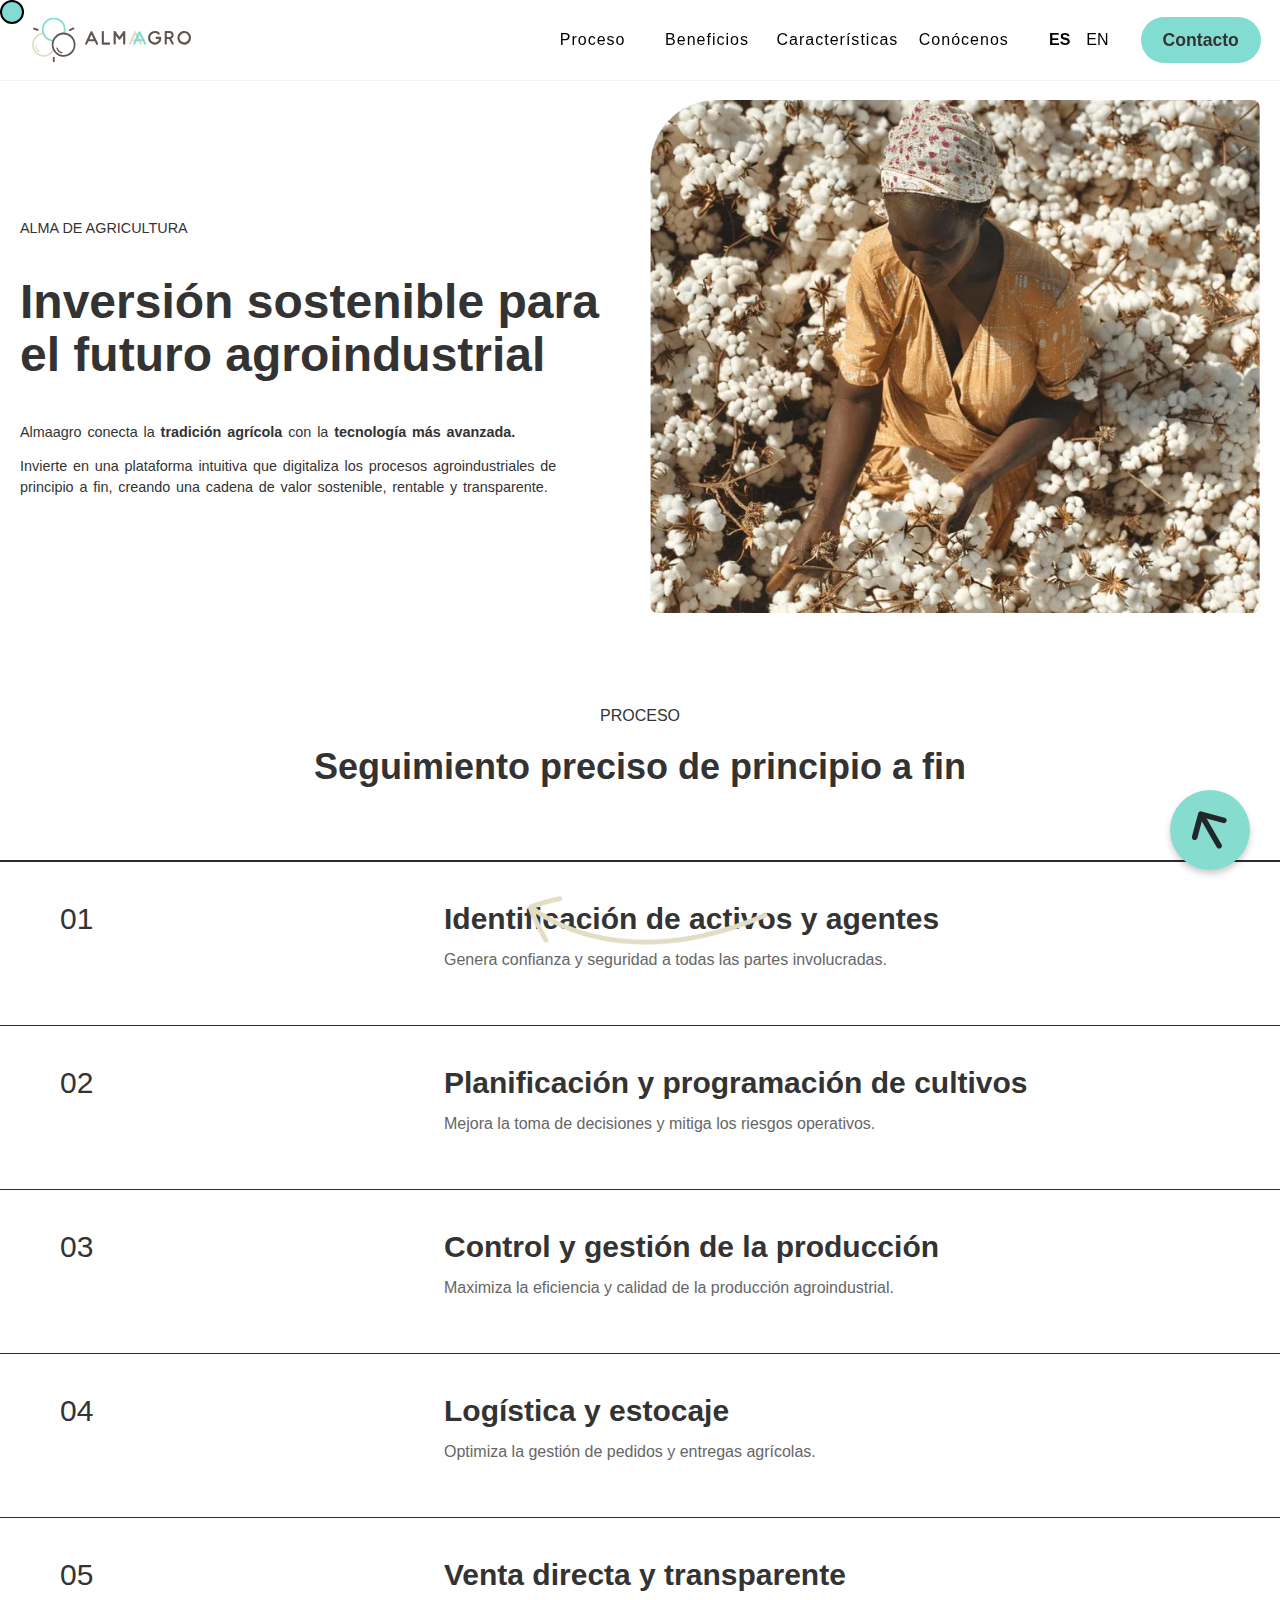
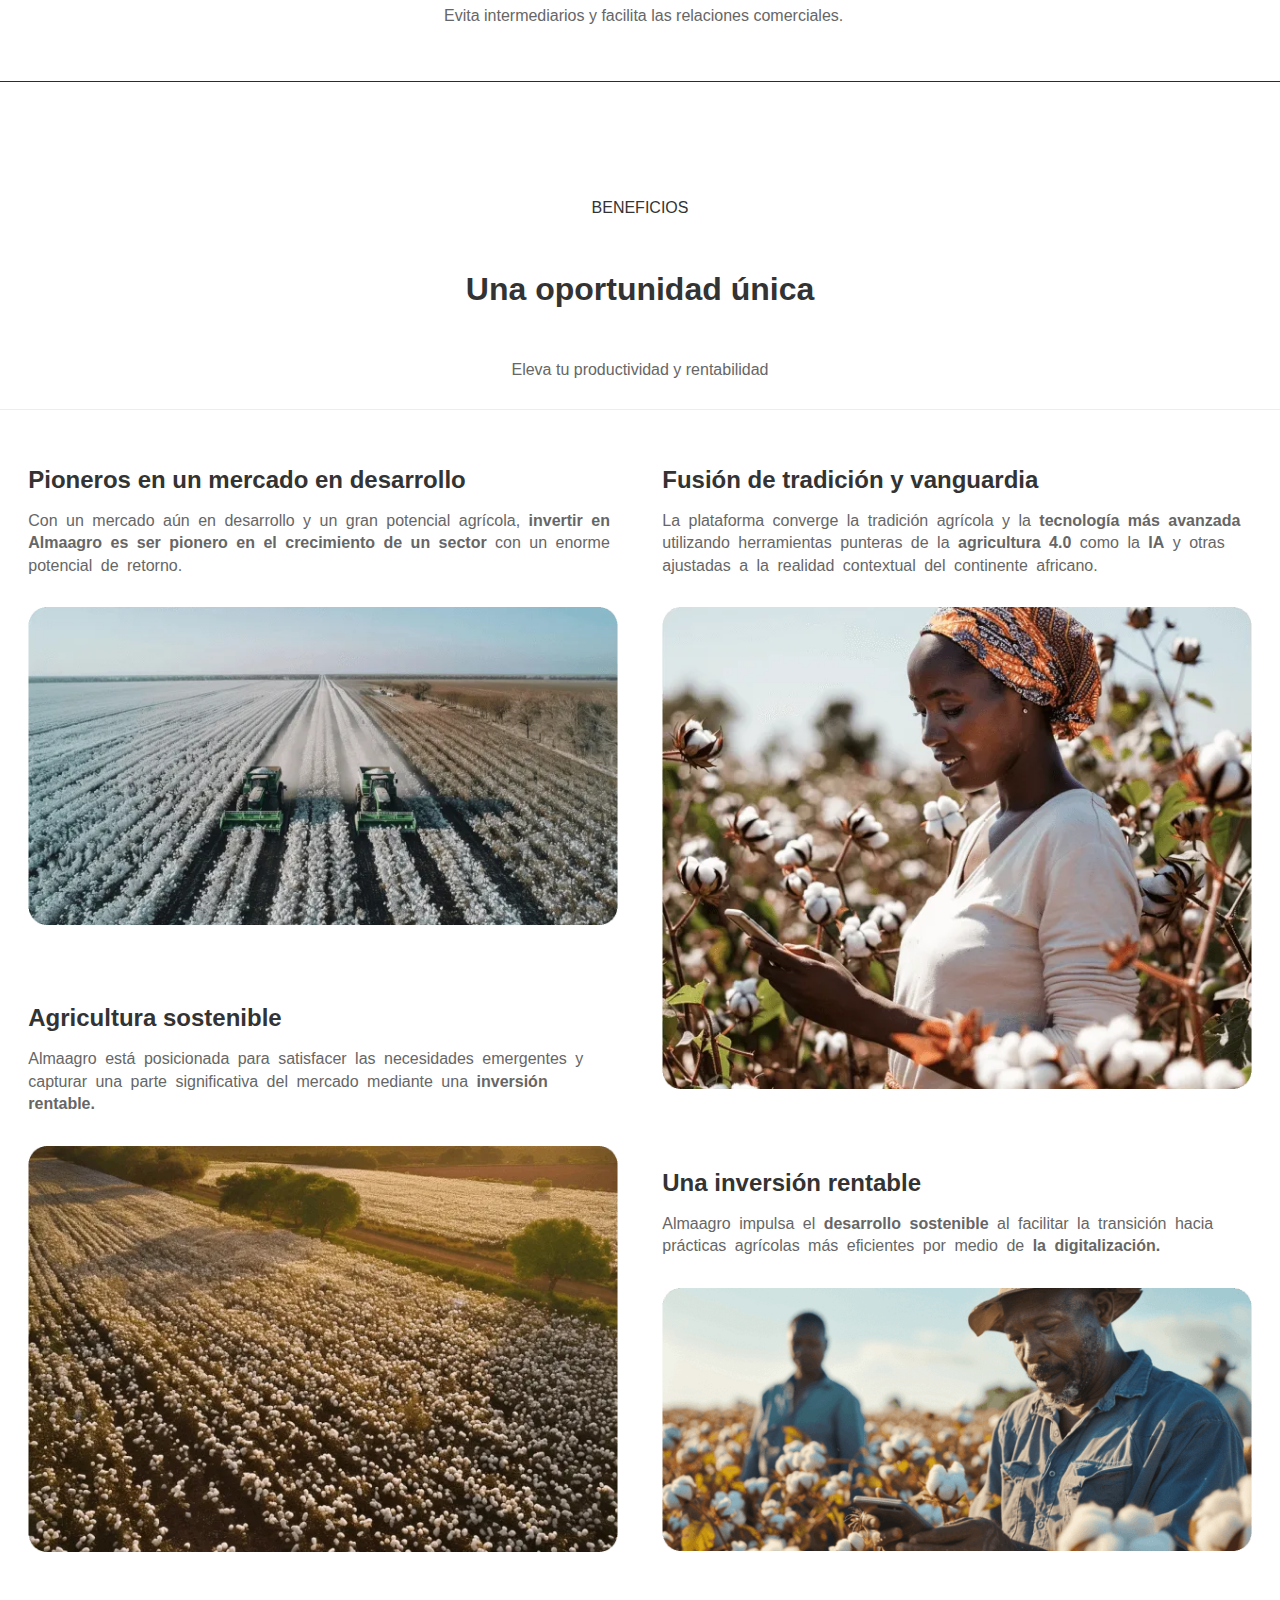
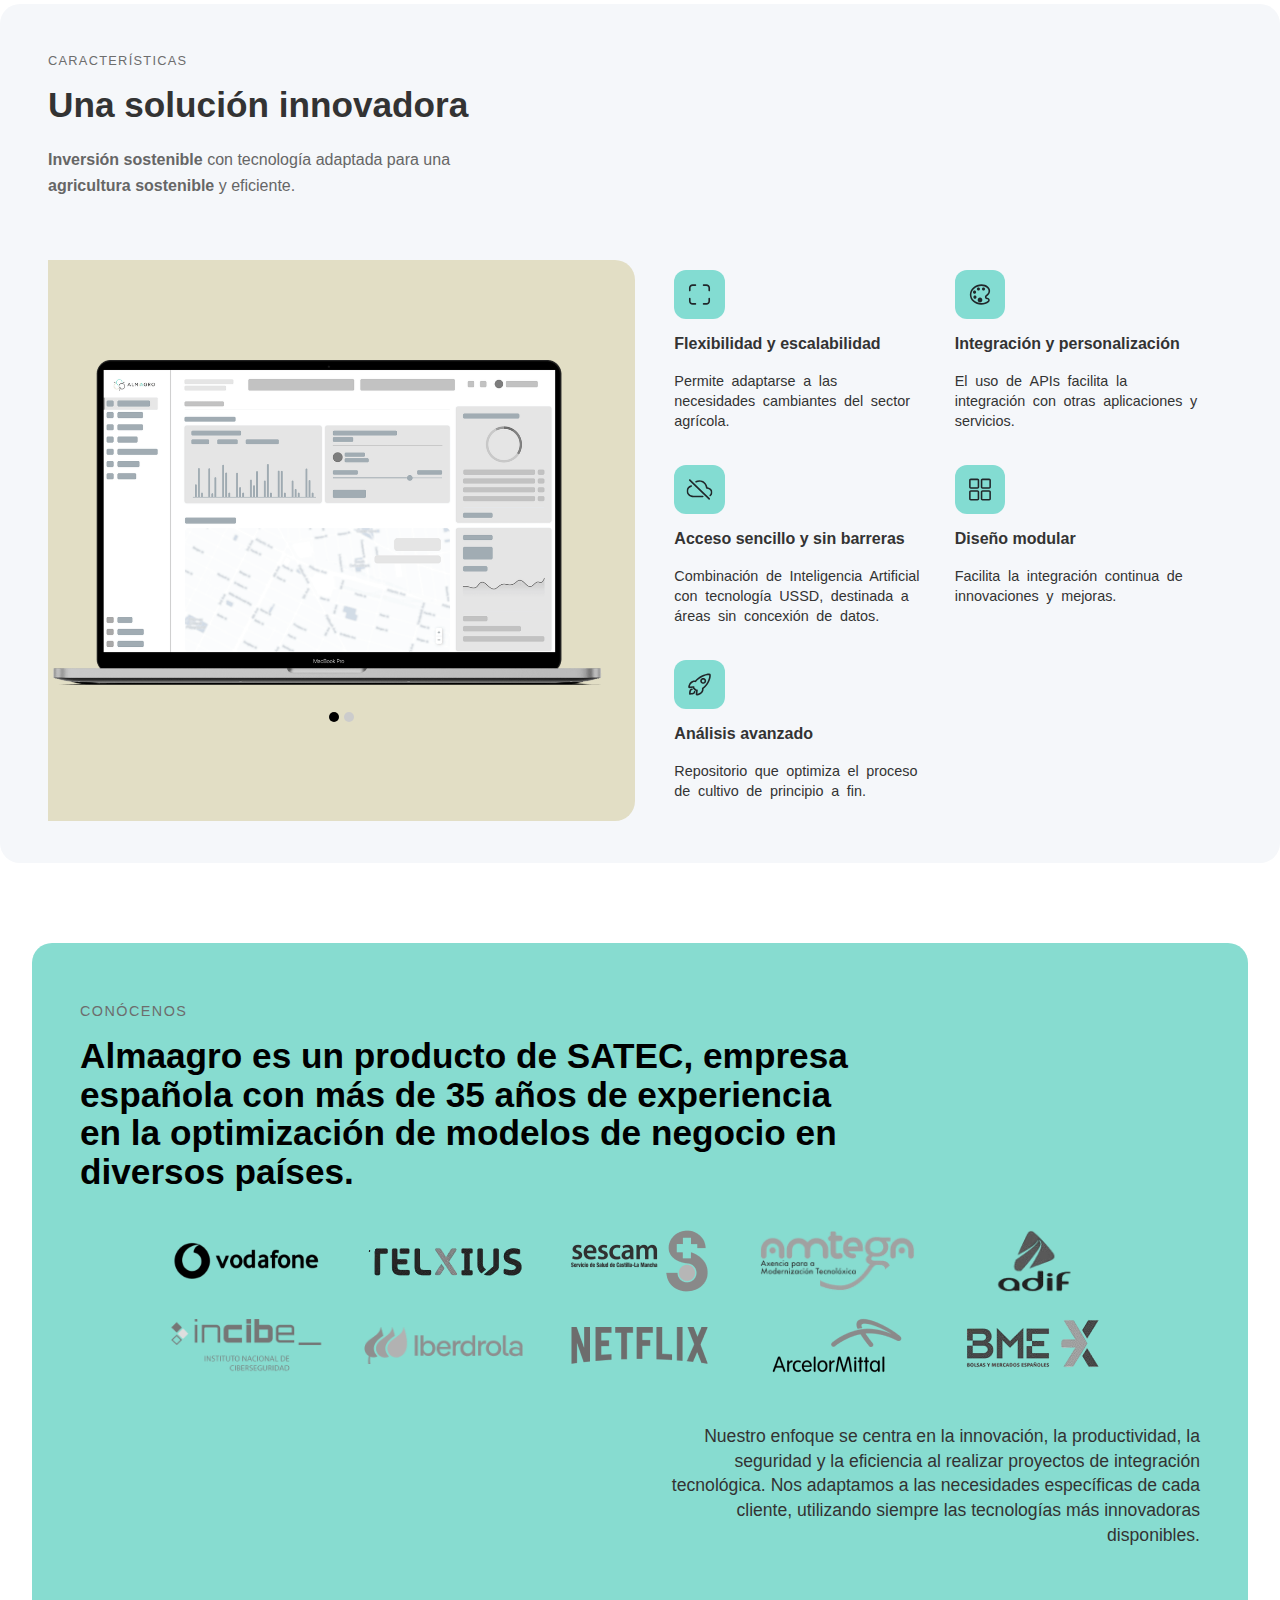
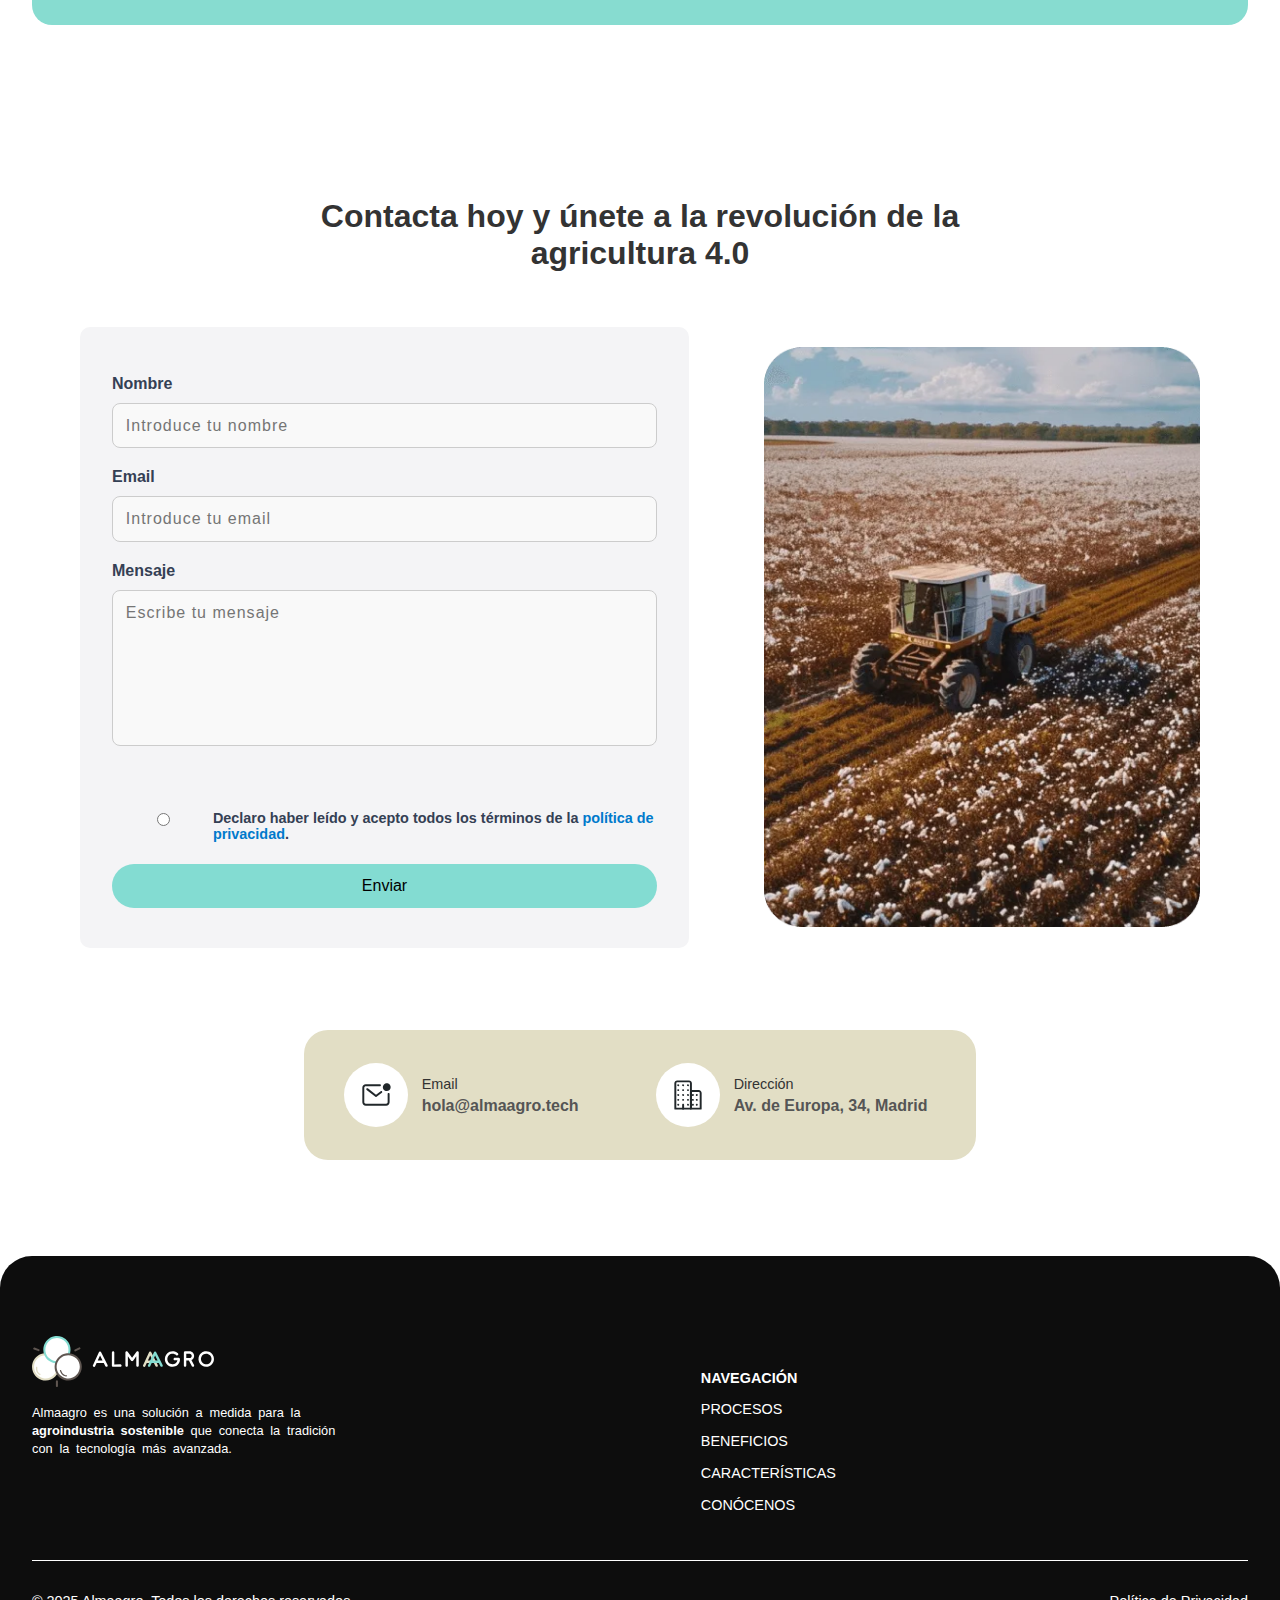
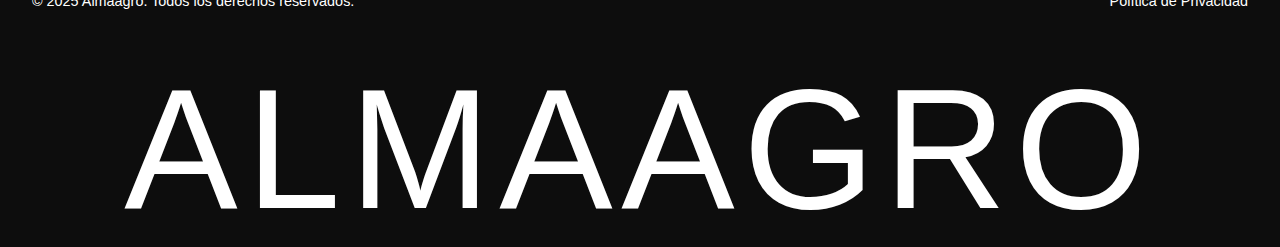
==== commit 3fd7629f: "Add files via upload" ====
--- a/Web-Almaagro/index.html
+++ b/Web-Almaagro/index.html
@@ -1,155 +1,406 @@
-<html data-wf-domain="www.almaagro.tech" data-wf-page="65f1738af95b16a69d3f4ad0" data-wf-site="65f1738af95b16a69d3f4aca" lang="es" data-wf-locale="es" class="w-mod-js wf-worksans-n4-active wf-worksans-n5-active wf-worksans-n6-active wf-worksans-n7-active wf-worksans-n8-active wf-worksans-n9-active wf-worksans-i4-active wf-worksans-i9-active wf-active w-mod-ix"><head><style>.wf-force-outline-none[tabindex="-1"]:focus{outline:none;}</style><meta http-equiv="origin-trial" content="A/kargTFyk8MR5ueravczef/[base64]"><meta charset="utf-8"><title>Innovación, compromiso y sostenibilidad en agroindutria - Inverte en Almaagro</title><link rel="alternate" hreflang="x-default" href="https://www.almaagro.tech/"><link rel="alternate" hreflang="es" href="https://www.almaagro.tech/"><link rel="alternate" hreflang="en" href="https://www.almaagro.tech/en"><meta content="Invierte en la revolución de la agroindustria con Almaagro, donde la tecnología avanzada y la sostenibilidad se unen para transformar la agricultura global. Descubre cómo nuestra plataforma líder en agro tecnología potencia tus inversiones con innovación y un significativo impacto social" name="description"><meta content="Innovación, compromiso y sostenibilidad en agroindutria - Inverte en Almaagro" property="og:title"><meta content="Invierte en la revolución de la agroindustria con Almaagro, donde la tecnología avanzada y la sostenibilidad se unen para transformar la agricultura global. Descubre cómo nuestra plataforma líder en agro tecnología potencia tus inversiones con innovación y un significativo impacto social" property="og:description"><meta content="https://cdn.prod.website-files.com/65f1738af95b16a69d3f4aca/664f5413d97dd8f7c1a1fce1_imagen-graph.png" property="og:image"><meta content="Innovación, compromiso y sostenibilidad en agroindutria - Inverte en Almaagro" property="twitter:title"><meta content="Invierte en la revolución de la agroindustria con Almaagro, donde la tecnología avanzada y la sostenibilidad se unen para transformar la agricultura global. Descubre cómo nuestra plataforma líder en agro tecnología potencia tus inversiones con innovación y un significativo impacto social" property="twitter:description"><meta content="https://cdn.prod.website-files.com/65f1738af95b16a69d3f4aca/664f5413d97dd8f7c1a1fce1_imagen-graph.png" property="twitter:image"><meta property="og:type" content="website"><meta content="summary_large_image" name="twitter:card"><meta content="width=device-width, initial-scale=1" name="viewport"><meta content="Webflow" name="generator"><link href="https://cdn.prod.website-files.com/65f1738af95b16a69d3f4aca/css/almaagro.webflow.f308ae7b6.css" rel="stylesheet" type="text/css"><link href="https://fonts.googleapis.com" rel="preconnect"><link href="https://fonts.gstatic.com" rel="preconnect" crossorigin="anonymous"><script type="text/javascript" async="" charset="utf-8" src="https://www.gstatic.com/recaptcha/releases/1Bq_oiMBd4XPUhKDwr0YL1Js/recaptcha__es.js" crossorigin="anonymous" integrity="sha384-1L9NaR+uGhql3brCNYY/G6+FOx6x/JeQEJeEkVWSfR/Zead3sADi93WdZy5OSH0s"></script><script src="https://ajax.googleapis.com/ajax/libs/webfont/1.6.26/webfont.js" type="text/javascript"></script><link rel="stylesheet" href="https://fonts.googleapis.com/css?family=Work+Sans:regular,500,600,700,800,900,italic,900italic" media="all"><script type="text/javascript">WebFont.load({  google: {    families: ["Work Sans:regular,500,600,700,800,900,italic,900italic"]  }});</script><script type="text/javascript">!function(o,c){var n=c.documentElement,t=" w-mod-";n.className+=t+"js",("ontouchstart"in o||o.DocumentTouch&&c instanceof DocumentTouch)&&(n.className+=t+"touch")}(window,document);</script><link href="https://cdn.prod.website-files.com/65f1738af95b16a69d3f4aca/65f44633eb38050d0f785dc7_favicon.png" rel="shortcut icon" type="image/x-icon"><link href="https://cdn.prod.website-files.com/65f1738af95b16a69d3f4aca/667444e75035a2bbb5771af7_logo-busqueda.png" rel="apple-touch-icon"><script async="" src="https://www.googletagmanager.com/gtag/js?id=G-TBVLRR1EPN"></script><script type="text/javascript">window.dataLayer = window.dataLayer || [];function gtag(){dataLayer.push(arguments);}gtag('js', new Date());gtag('set', 'developer_id.dZGVlNj', true);gtag('config', 'G-TBVLRR1EPN');</script><script src="https://www.google.com/recaptcha/api.js" type="text/javascript"></script><!-- Finsweet Cookie Consent -->
-<script async="" src="https://cdn.jsdelivr.net/npm/@finsweet/cookie-consent@1/fs-cc.js" fs-cc-mode="opt-in"></script>
-
-
-<!-- Google tag (gtag.js) -->
-<script type="text/javascript" src="https://www.googletagmanager.com/gtag/js?id=G-TBVLRR1EPN"></script>
-<script type="text/javascript">
-  window.dataLayer = window.dataLayer || [];
-  function gtag(){dataLayer.push(arguments);}
-  gtag('js', new Date());
-
-  gtag('config', 'G-TBVLRR1EPN');
-</script>
-
-<!-- Hotjar Tracking Code for https://www.almaagro.tech/ -->
-<script type="text/javascript">
-    (function(h,o,t,j,a,r){
-        h.hj=h.hj||function(){(h.hj.q=h.hj.q||[]).push(arguments)};
-        h._hjSettings={hjid:4990297,hjsv:6};
-        a=o.getElementsByTagName('head')[0];
-        r=o.createElement('script');r.async=1;
-        r.src=t+h._hjSettings.hjid+j+h._hjSettings.hjsv;
-        a.appendChild(r);
-    })(window,document,'https://static.hotjar.com/c/hotjar-','.js?sv=');
-</script>
-
-<!-- Meta Tags for web -->
-
-<meta name="viewport" content="width=device-width, initial-scale=1.0">
-<meta name="title" content="Inversión Sostenible en la Agricultura 4.0 | Almaagro">
-<meta name="description" content="Descubre cómo Almaagro promueve la inversión sostenible en la agricultura 4.0. Conoce nuestras prácticas y productos que impulsan un futuro agroindustrial más verde y eficiente. 
-    Invierte en un desarrollo agrícola sostenible y tecnológicamente avanzado con Almaagro.">
-<meta name="keywords" content="inversión sostenible, agricultura 4.0, prácticas sostenibles, futuro agroindustrial, Almaagro, desarrollo agrícola sostenible, tecnología agrícola">
-
-<!-- Meta Tags for LinkedIn -->
-<meta property="og:title" content="Inversión Sostenible en la Agricultura 4.0 | Almaagro">
-<meta property="og:description" content="Invierte en Almaagro y su desarrollo sostenible en la agricultura 4.0. Conoce nuestras prácticas y productos que impulsan un futuro agroindustrial más verde y eficiente.">
-<meta property="og:image" content="https://cdn.prod.website-files.com/65f1738af95b16a69d3f4aca/664f5413d97dd8f7c1a1fce1_imagen-graph.png">
-<meta property="og:url" content="
-https://almaagro.tech/">
-<meta property="og:type" content="website">
-
-<!-- Meta Tags for Twitter -->
-<meta name="twitter:card" content="summary_large_image">
-<meta name="twitter:title" content="Desarrollo Sostenible en la Agricultura 4.0 | Almaagro">
-<meta name="twitter:description" content="La revolución Almaagro, inversión sostenible en la agricultura 4.0. Conoce nuestras prácticas y productos que impulsan un futuro agroindustrial más verde y eficiente.">
-<meta name="twitter:image" content="https://cdn.prod.website-files.com/65f1738af95b16a69d3f4aca/664f5413d97dd8f7c1a1fce1_imagen-graph.png">
-<meta name="twitter:site" content="@tu_usuario_de_twitter">
-
-<title>Inversión Sostenible en la Agricultura 4.0 | Almaagro</title>
-
-<!-- Google Tag Manager -->
-<script type="text/javascript">(function(w,d,s,l,i){w[l]=w[l]||[];w[l].push({'gtm.start':
-new Date().getTime(),event:'gtm.js'});var f=d.getElementsByTagName(s)[0],
-j=d.createElement(s),dl=l!='dataLayer'?'&l='+l:'';j.async=true;j.src='https://www.googletagmanager.com/gtm.js?id='+i+dl;f.parentNode.insertBefore(j,f);
-})(window,document,'script','dataLayer','GTM-PMVZ2B25');</script>
-<!-- End Google Tag Manager -->
-
-
-<style>[fs-cc="banner"],[fs-cc="manager"],[fs-cc="preferences"],[fs-cc="interaction"]{display:none}</style><script async="" src="https://static.hotjar.com/c/hotjar-4990297.js?sv=6"></script><script async="" src="https://script.hotjar.com/modules.1f3821f9cafd68374ab2.js" charset="utf-8"></script></head>
-<body class="body">
-    <div class="div-block-11"><img src="https://cdn.prod.website-files.com/65f1738af95b16a69d3f4aca/663a340598a5d559d28fad87_logo-white.svg" loading="lazy" width="450" alt="Logotipo de Almaagro" class="image-9"><h1 class="heading-5">Invierte en la revolución de la agroindustria con Almaagro, donde la tecnología avanzada y la sostenibilidad se unen para transformar la agricultura global. Descubre cómo nuestra plataforma líder en agro tecnología potencia tus inversiones con innovación y un significativo impacto social.</h1></div>
-    <div class="w-embed">
-        <style>
-
-.cursor-parent {
-		user-select: none;
-    pointer-events: none;
-     }
-     
-.nav-arrow {
-
-  user-select: none;
-     }
-
-     
+<!DOCTYPE html>
+<html lang="es">
+<head>
+    <meta charset="UTF-8">
+    <meta name="viewport" content="width=device-width, initial-scale=1.0">
+    <title>Innovación, compromiso y sostenibilidad en agroindutria - Inverte en Almaagro</title>
+    <link rel="stylesheet" href="css/style.css">
+    <link rel="stylesheet" href="css/process.css">
+    <link rel="stylesheet" href="css/benefits.css">
+    <link rel="stylesheet" href="css/features.css">
+    <link rel="stylesheet" href="css/aboutus.css">
+    <link rel="stylesheet" href="css/contact.css">
+    <link rel="icon" href="media/images/icono.png" type="image/x-icon">
+    <script src="js/cursor.js"></script>
+    <script src="js/menuResponsible.js"></script>
+    <script src="js/process.js"></script>
+    <script src="js/features.js"></script>
+    <script src="js/aboutUsColor.js"></script>
+    <script src="https://www.google.com/recaptcha/api.js" async defer></script>
+</head>
+<body>
+    <div class="cursor-indicator" id="cursor"></div>
+    <div title="menu">
+        <div title="fullHeader">
+            <div title="logo">
+                <a href="index.html"><img src="media/images/logo_almaagro.svg" alt="Almaagro Logo"></a>
+            </div>
+            <div id="menu-toggle" class="menu-toggle">
+                <span class="open-menu">☰</span>
+                <span class="close-menu">✖</span>
+            </div>
+            
+            <nav id="menuBar" class="menuBar">
+                <div title="textMenu">
+                    <div title="menuProcess"><a title="menuProcessRel" href="#process">Proceso</a></div>
+                    <div title="menuBenefits"><a title="menuBenefitsRel" href="#benefits">Beneficios</a></div>
+                    <div title="menuFeatures"><a title="menuFeaturesRel" href="#features">Características</a></div>
+                    <div title="menuAboutUs"><a title="menuAboutUsRel" href="#aboutus">Conócenos</a></div>
+                </div>
+                
+                <div title="translate">
+                    <div title="EsEn">
+                        <a href="index.html" name="langES">ES</a>
+                        <a href="indexEN.html" name="langEN">EN</a>
+                    </div>
+                </div>
+                <div title="menuContact">
+                    <div title="menuContact2">
+                        <a href="#contact" title="linkContact">Contacto</a>
+                    </div>
+                </div>
+            </nav>
+        </div>
+        <nav id="mobile-menu" class="mobile-menu">
+            <ul class="menu-links">
+                <li><a href="#process">Proceso</a></li>
+                <li><a href="#benefits">Beneficios</a></li>
+                <li><a href="#features">Características</a></li>
+                <li><a href="#aboutus">Conócenos</a></li>
+            </ul>
+            <div class="language-switch">
+                <a href="index.html" class="active">ES</a>
+                <a href="indexEN.html">EN</a>
+            </div>
+            <div class="menu-contact">
+                <a href="#contact">Contacto</a>
+            </div>
+        </nav>
+    </div>
+    <header>
+        <div title="introText">
+            <h3>ALMA DE AGRICULTURA</h3>
+            <h2>Inversión sostenible para el futuro agroindustrial</h2>
+            <p>Almaagro conecta la <strong>tradición agrícola</strong> con la <strong>tecnología más avanzada.</strong></p>
+            <p>Invierte en una plataforma intuitiva que digitaliza los procesos agroindustriales de principio a fin, creando una cadena de valor sostenible, rentable y transparente.</p>
+        </div>
+        <div title="introImage">
+            <img src="media/images/cosechaAlgodon.webp" title="cosecha" alt="Cosecha Algodón">
+            <img src="media/images/flechaHeader.png" title="flechaHeader" alt="Flecha Header">
+        </div>
+    </header>
+
+    <main>
+        <section title="process" id="process">
+            <h4>PROCESO</h4>
+            <h5>Seguimiento preciso de principio a fin</h5>
+            <div class="process-step" title="identif">
+                <div class="process-sub-step">
+                    <span class="step-number">01</span>
+                    <div class="step-header">
+                        <h3>Identificación de activos y agentes</h3>
+                        <p>Genera confianza y seguridad a todas las partes involucradas.</p>
+                    </div>
+                </div>
+                <div class="step-content">
+                    <div class="sub-step">
+                        <img src="media/images/process/parcel-icon.svg" alt="Icono parcelas">
+                        <p><strong>Registro de parcelas georreferenciadas</strong>  y asociadas a un agricultor con derecho de explotación.</p>
+                    </div>
+                    <div class="sub-step">
+                        <img src="media/images/process/farmer-icon.svg" alt="Icono agricultores">
+                        <p><strong>Registro de agricultores</strong> con datos de identificación, localización y contacto.</p>
+                    </div>
+                    <div class="sub-step">
+                        <img src="media/images/process/provider-icon.svg" alt="Icono proveedores">
+                        <p><strong>Registro de proveedores</strong> con datos de identificación, localización y contacto.</p>
+                    </div>
+                </div>
+            </div>
+
+            <div class="process-step" title="planif">
+                <div class="process-sub-step">
+                    <span class="step-number">02</span>
+                    <div class="step-header">
+                        <h3>Planificación y programación de cultivos</h3>
+                        <p>Mejora la toma de decisiones y mitiga los riesgos operativos.</p>
+                    </div>
+                </div>
+                <div class="step-content">
+                    <div class="sub-step">
+                        <img src="media/images/process/planning-icon.svg" alt="Icono planificación">
+                        <p><strong>Planificación georreferenciada</strong> para mejorar la gestión de cultivos.</p>
+                    </div>
+                    <div class="sub-step">
+                        <img src="media/images/process/calendar-icon.svg" alt="Icono programación">
+                        <p><strong>Programación de actividades</strong> según las necesidades de producción.</p>
+                    </div>
+                    <div class="sub-step">
+                        <img src="media/images/process/mapDevice-icon.svg" alt="Icono Mapeo">
+                        <p><strong>Mapeo de campos y gestión de zonas</strong> según las necesidades específicas.</p>
+                    </div>
+                    <div class="sub-step">
+                        <img src="media/images/process/geolocalization-icon.svg" alt="Icono localización">
+                        <p><strong>Geolocalización</strong> para optimizar la irrigación y zonificación de las plantaciones.</p>
+                    </div>
+                </div>
+            </div>
     
-</style>
-</div>
-<div data-w-id="52394c1d-2379-d09c-3495-40fcf7d0a66d" style="transform: translate3d(0px, 0px, 0px) scale3d(1, 1, 1) rotateX(0deg) rotateY(0deg) rotateZ(0deg) skew(0deg, 0deg); transform-style: preserve-3d; opacity: 1;" class="uui-footer03_nav-arrow">
-    <a href="#Nav" class="link-block rel w-inline-block">
-        <img src="https://cdn.prod.website-files.com/65f1738af95b16a69d3f4aca/66387f48fa51552f44b2b98e_arrow-forward-outline.svg" loading="lazy" alt="icono de una flecha" class="image-6"></a><a href="#Hero" class="link-block abs w-inline-block w--current"><img src="https://cdn.prod.website-files.com/65f1738af95b16a69d3f4aca/66387f48fa51552f44b2b98e_arrow-forward-outline.svg" loading="lazy" alt="icono de una flecha" class="image-6"></a>
-    </div>
-    <div class="contenido-landing"><div class="cursor-parent"><div data-w-id="035ef345-61e2-3eac-1257-72ed40afb755" class="cursor-child" style="will-change: transform; transform: translate3d(49.991vw, -33.494vh, 0px) scale3d(1, 1, 1) rotateX(0deg) rotateY(0deg) rotateZ(0deg) skew(0deg, 0deg); transform-style: preserve-3d;"><div style="display: none;" class="plus-parent">
-        <div class="plus-one">
-
+            <div class="process-step" title="control">
+                <div class="process-sub-step">
+                    <span class="step-number">03</span>
+                    <div class="step-header">
+                        <h3>Control y gestión de la producción</h3>
+                        <p>Maximiza la eficiencia y calidad de la producción agroindustrial.</p>
+                    </div>
+                </div>
+                <div class="step-content">
+                    <div class="sub-step">
+                        <img src="media/images/process/dron-icon.svg" alt="Icono dron">
+                        <p><strong>Monitorización de cultivos con drones y/o satélites</strong> para la detección de anomalías y diagnósticos en tiempo real.</p>
+                    </div>
+                    <div class="sub-step">
+                        <img src="media/images/process/ia-icon.svg" alt="Icono ia">
+                        <p><strong>Asistencia técnica virtual</strong> en tiempo real mediante IA.</p>
+                    </div>
+                    <div class="sub-step">
+                        <img src="media/images/process/pesaje-icon.svg" alt="Icono pesaje">
+                        <p><strong>Integración de datos de pesaje y rendimiento</strong> para detectar discrepancias y posibles problemas.</p>
+                    </div>
+                    <div class="sub-step">
+                        <img src="media/images/process/lab-icon.svg" alt="Icono lab">
+                        <p><strong>Digitalización de pruebas de laboratorio</strong> para informar sobre la calidad y mejorar la toma de decisiones.</p>
+                    </div>
+                    <div class="sub-step">
+                        <img src="media/images/process/desmontado-icon.svg" alt="Icono desmontado">
+                        <p>Captura en tiempo real de <strong>procesos de desmotado.</strong></p>
+                    </div>
+                </div>
+            </div>
+    
+            <div class="process-step" title="logist">
+                <div class="process-sub-step">
+                    <span class="step-number">04</span>
+                    <div class="step-header">
+                        <h3>Logística y estocaje</h3>
+                        <p>Optimiza la gestión de pedidos y entregas agrícolas.</p>
+                    </div>
+                </div>
+                <div class="step-content">
+                    <div class="sub-step">
+                        <img src="media/images/process/trazabilidad-icon.svg" alt="Icono trazabilidad">
+                        <p><strong>Trazabilidad a tiempo real</strong> desde el campo hasta el almacén con RFID o códigos QR.</p>
+                    </div>
+                    <div class="sub-step">
+                        <img src="media/images/process/almacenes-icon.svg" alt="Icono almacenes">
+                        <p><strong>Gestión digitalizada de almacenes</strong>, optimizando el espacio y agilizando procesos.</p>
+                    </div>
+                    <div class="sub-step">
+                        <img src="media/images/process/reorden-icon.svg" alt="Icono reorden">
+                        <p><strong>Puntos de reorden automático</strong> manteniendo la continuidad del negocio sin interrupciones.</p>
+                    </div>
+                    <div class="sub-step">
+                        <img src="media/images/process/monitoreo-icon.svg" alt="Icono monitoreo">
+                        <p><strong>Monitoreo de humedad</strong> con el uso de sensores en el almacén.</p>
+                    </div>
+                </div>
+            </div>
+    
+            <div class="process-step" title="venta">
+                <div class="process-sub-step">
+                    <span class="step-number">05</span>
+                    <div class="step-header">
+                        <h3>Venta directa y transparente</h3>
+                        <p>Evita intermediarios y facilita las relaciones comerciales.</p>
+                    </div>
+                </div>
+                <div class="step-content">
+                    <div class="sub-step">
+                        <img src="media/images/process/mercado-icon.svg" alt="Icono mercado">
+                        <p><strong>Acceso directo al mercado</strong> facilitando la comunicación entre los agricultores y sus compradores.</p>
+                    </div>
+                    <div class="sub-step">
+                        <img src="media/images/process/e-commerce-icon.svg" alt="Icono e-commerce">
+                        <p><strong>Integración de e-commerce para facilitar</strong> la comercialización y el libre mercado.</p>
+                    </div>
+                    <div class="sub-step">
+                        <img src="media/images/process/financiero-icon.svg" alt="Icono financiero">
+                        <p><strong>Integración de servicios financieros</strong> permitiendo el acceso a créditos o préstamos.</p>
+                    </div>
+                    <div class="sub-step">
+                        <img src="media/images/process/disputa-icon.svg" alt="Icono disputa">
+                        <p><strong>Disponibilidad de un espacio para la gestión y resolución de disputas</strong> con datos documentados como evidencia.</p>
+                    </div>
+                </div>
+            </div>
+        </section>
+
+        <section title="benefits" id="benefits">
+            <h4>BENEFICIOS</h4>
+            <h5>Una oportunidad única</h5>
+            <p>Eleva tu productividad y rentabilidad</p>
+            <div class="benefits-grid">
+                <div class="benefit-column">
+                    <div class="benefit-item">
+                        <h6>Pioneros en un mercado en desarrollo</h6>
+                        <p>Con un mercado aún en desarrollo y un gran potencial agrícola, <strong>invertir en Almaagro es ser pionero en el crecimiento de un sector</strong> con un enorme potencial de retorno.</p>
+                        <img src="media/images/benefits/maquinaria-cosechando.webp" alt="maquinaria cosechando">
+                    </div>
+                    <div class="benefit-item">
+                        <h6>Agricultura sostenible</h6>
+                        <p>Almaagro está posicionada para satisfacer las necesidades emergentes y capturar una parte significativa del mercado mediante una <strong>inversión rentable.</strong></p>
+                        <img src="media/images/benefits/parcela-algodon.webp" alt="Parcela de algodón">
+                    </div>
+                </div>
+                <div class="benefit-column">
+                    <div class="benefit-item">
+                        <h6>Fusión de tradición y vanguardia</h6>
+                        <p>La plataforma converge la tradición agrícola y la <strong>tecnología más avanzada</strong> utilizando herramientas punteras de la <strong>agricultura 4.0</strong> como la <strong>IA</strong> y otras ajustadas a la realidad contextual del continente africano.</p>
+                        <img src="media/images/benefits/mujer-movil.webp" alt="Mujer con móvil">
+                    </div>
+                    <div class="benefit-item">
+                        <h6>Una inversión rentable</h6>
+                        <p>Almaagro impulsa el <strong>desarrollo sostenible</strong> al facilitar la transición hacia prácticas agrícolas más eficientes por medio de <strong>la digitalización.</strong></p>
+                        <img src="media/images/benefits/hombre-movil.png" alt="Hombre con móvil">
+                    </div>
+                </div>
+            </div>
+        </section>
+
+        <section title="features" id="features">
+            <h4>CARACTERÍSTICAS</h4>
+            <h5>Una solución innovadora</h5>
+            <p title="intro"><strong>Inversión sostenible</strong> con tecnología adaptada para una <strong>agricultura sostenible</strong> y eficiente.</p>
+            <div class="features-grid">
+                <div id="slider" class="features-slider">
+                    <div class="slider-images">
+                        <img src="media/images/features/feature1.png" alt="Feature 1" class="active">
+                        <img src="media/images/features/feature2.png" alt="Feature 2">
+                    </div>
+                    <div class="slider-controls">
+                        <span class="dot active" onclick="changeSlide(0)"></span>
+                        <span class="dot" onclick="changeSlide(1)"></span>
+                    </div>
+                </div>
+                <div class="features-list">
+                    <div class="feature-item">
+                        <img src="media/images/features/flexEscalab.svg" alt="Feature 1">
+                        <h6>Flexibilidad y escalabilidad</h6>
+                        <p>Permite adaptarse a las <strong>necesidades cambiantes</strong> del sector agrícola.</p>
+                    </div>
+                    <div class="feature-item">
+                        <img src="media/images/features/paint.svg" alt="Feature 2">
+                        <h6>Integración y personalización</h6>
+                        <p>El uso de <strong>APIs</strong> facilita la <strong>integración con otras aplicaciones</strong> y servicios.</p>
+                    </div>
+                    <div class="feature-item">
+                        <img src="media/images/features/notConection.svg" alt="Feature 3">
+                        <h6>Acceso sencillo y sin barreras</h6>
+                        <p>Combinación de <strong>Inteligencia Artificial</strong> con tecnología USSD, destinada a áreas sin concexión de datos.</p>
+                    </div>
+                    <div class="feature-item">
+                        <img src="media/images/features/modularity.svg" alt="Feature 4">
+                        <h6>Diseño modular</h6>
+                        <p>Facilita la integración continua de <strong>innovaciones y mejoras.</strong></p>
+                    </div>
+                    <div class="feature-item">
+                        <img src="media/images/features/misil.svg" alt="Feature 5">
+                        <h6>Análisis avanzado</h6>
+                        <p>Repositorio que optimiza el proceso de cultivo <strong>de principio a fin.</strong></p>
+                    </div>
+                </div>
+            </div>
+        </section>
+
+        <section title="aboutus" id="aboutus">
+                <h4>CONÓCENOS</h4>
+                <h5>Almaagro es un producto de <strong>SATEC</strong>, empresa española con más de 35 años de experiencia en la optimización de modelos de negocio en diversos países.</h5>
+                
+                <div class="partner-logos">
+                    <img src="media/images/aboutus/vodafone.png" alt="Vodafone">
+                    <img src="media/images/aboutus/telxius.png" alt="Telxius">
+                    <img src="media/images/aboutus/sescam.png" alt="SESCAM">
+                    <img src="media/images/aboutus/amtega.png" alt="Amtega">
+                    <img src="media/images/aboutus/adif.png" title="adif" alt="Adif">
+                    <img src="media/images/aboutus/incibe.png" alt="Incibe">
+                    <img src="media/images/aboutus/iberdrola.png" alt="Iberdrola">
+                    <img src="media/images/aboutus/netflix.png" alt="Netflix">
+                    <img src="media/images/aboutus/arcelor.png" alt="ArcelorMittal">
+                    <img src="media/images/aboutus/bme.png" alt="BME">
+                </div>
+                <p>Nuestro enfoque se centra en la innovación, la productividad, la seguridad y la eficiencia al realizar proyectos de integración tecnológica. Nos adaptamos a las necesidades específicas de cada cliente, utilizando siempre las tecnologías más innovadoras disponibles.</p>
+        </section>
+
+        <section title="contact" id="contact">
+            <h5><strong>Contacta hoy y únete a la revolución de la agricultura 4.0</strong></h5>
+            <div class="contact-grid">
+                <div class="form-container">
+                    <form action="#" method="post" title="fillThem">
+                        <label for="name">Nombre</label>
+                        <input type="text" id="name" name="name" placeholder="Introduce tu nombre" required>
+        
+                        <label for="email">Email</label>
+                        <input type="email" id="email" name="email" placeholder="Introduce tu email" required>
+        
+                        <label for="message">Mensaje</label>
+                        <textarea id="message" name="message" placeholder="Escribe tu mensaje" required></textarea>
+                        
+                        <div class="captcha-container">
+                            <div class="g-recaptcha" data-sitekey="TU_CLAVE_DEL_SITIO"></div>
+                        </div>
+                
+                        <div class="radio-container">
+                            <input type="radio" id="privacy" name="accept" required>
+                            <label for="privacy">Declaro haber leído y acepto todos los términos de la <a href="#">política de privacidad</a>.</label>
+                        </div>
+                        <button type="submit" title="enviar">Enviar</button>
+                    </form>
+                </div>
+                <div class="image-container">
+                    <img src="media/images/tractorForm.webp" alt="Tractor del formulario">
+                </div>
+            </div>
+        </section>
+        
+        <section id="masinfo">
+            <div class="info-container">
+                <div class="info-item">
+                    <div class="icon-circle">
+                        <img src="media/images/email.svg" alt="Email Icon">
+                    </div>
+                    <div class="info-text">
+                        <h6>Email</h6>
+                        <p>hola@almaagro.tech</p>
+                    </div>
+                </div>
+                <div class="info-item">
+                    <div class="icon-circle">
+                        <img src="media/images/direction.svg" alt="Address Icon">
+                    </div>
+                    <div class="info-text">
+                        <h6>Dirección</h6>
+                        <p>Av. de Europa, 34, Madrid</p>
+                    </div>
+                </div>
+            </div>
+        </section>
+        
+    </main>
+
+    <footer>
+        <div class="footer-container">
+            <div class="footer-left">
+                <img src="media/images/logo_footer.svg" alt="Logo Almaagro Footer">
+                <p>Almaagro es una solución a medida para la <strong>agroindustria sostenible</strong> que conecta la tradición con la tecnología más avanzada.</p>
+            </div>
+            <div class="footer-right">
+                <h6>NAVEGACIÓN</h6>
+                <ul>
+                    <li><a href="#process">PROCESOS</a></li>
+                    <li><a href="#benefits">BENEFICIOS</a></li>
+                    <li><a href="#features">CARACTERÍSTICAS</a></li>
+                    <li><a href="#aboutus">CONÓCENOS</a></li>
+                </ul>
+            </div>
         </div>
-        <div class="plus-two"></div></div><div style="background-color: rgb(131, 220, 209); transform: translate3d(0px, 0px, 0px) scale3d(1, 1, 1) rotateX(0deg) rotateY(0deg) rotateZ(0deg) skew(0deg, 0deg); transform-style: preserve-3d; width: 1.7em; height: 1.7em; border-color: rgb(0, 0, 0);" class="cursor-dot">
-            <div style="display: none;" class="text-cursor">
-                <div class="text-block-13">Desliza</div>
-            </div>
+        <div class="footer-bottom">
+            <p>&copy; 2025 Almaagro. Todos los derechos reservados.</p>
+            <a href="#">Política de Privacidad</a>
         </div>
-        /div>
-    </div>
-    <div data-animation="default" class="uui-navbar07_component-2 w-nav" data-easing2="ease" data-easing="ease" data-collapse="medium" style="opacity: 1; transform: translate3d(0px, 0px, 0px) scale3d(1, 1, 1) rotateX(0deg) rotateY(0deg) rotateZ(0deg) skew(0deg, 0deg); transform-style: preserve-3d;" data-w-id="d69c8926-d037-788c-403b-8ddf2cda80d0" role="banner" data-duration="400" id="Nav">
-        <div class="uui-navbar07_container-2">
-            <a href="#" class="uui-navbar07_logo-link-2 w-nav-brand">
-                <div class="uui-logo_component-2">
-                    <img src="https://cdn.prod.website-files.com/65f1738af95b16a69d3f4aca/66310152d380636a8688ac98_logo-almaagro.svg" loading="lazy" alt="Untitled UI logotext" class="uui-logo_logotype-2"></div></a><nav role="navigation" class="uui-navbar07_menu-2 w-nav-menu">
-                        <div class="uui-navbar07_menu-left-2">
-                            <div data-w-id="0aa431b8-fa26-ca38-b985-9df1b267dd78" class="card-mask">
-                                <a href="#Procesos" data-w-id="d69c8926-d037-788c-403b-8ddf2cda80dc" style="transform: translate3d(0px, 0em, 0px) scale3d(1, 1, 1) rotateX(0deg) rotateY(0deg) rotateZ(0deg) skew(0deg, 0deg); transform-style: preserve-3d;" class="uui-navbar07_link-2-rel w-nav-link">Proceso</a>
-                                <a href="#Procesos" data-w-id="c0930c25-18c5-b5a9-a7aa-26ee2dbe6dc7" style="transform: translate3d(0px, 2.5em, 0px) scale3d(1, 1, 1) rotateX(0deg) rotateY(0deg) rotateZ(0deg) skew(0deg, 0deg); transform-style: preserve-3d;" class="uui-navbar07_link-2-absoluto w-nav-link">Proceso</a></div><div data-w-id="87582ecf-7310-3265-90e9-227b0805e120" class="card-mask"><a href="#Beneficios" data-w-id="87582ecf-7310-3265-90e9-227b0805e121" style="transform: translate3d(0px, 0em, 0px) scale3d(1, 1, 1) rotateX(0deg) rotateY(0deg) rotateZ(0deg) skew(0deg, 0deg); transform-style: preserve-3d;" class="uui-navbar07_link-2-rel w-nav-link">Beneficios</a>
-                                    <a href="#Beneficios" data-w-id="87582ecf-7310-3265-90e9-227b0805e123" style="transform: translate3d(0px, 2.5em, 0px) scale3d(1, 1, 1) rotateX(0deg) rotateY(0deg) rotateZ(0deg) skew(0deg, 0deg); transform-style: preserve-3d;" class="uui-navbar07_link-2-absoluto w-nav-link">Beneficios</a></div><div data-w-id="556ea494-6814-f632-5a79-cd65c68493bf" class="card-mask"><a href="#Caracteristicas" data-w-id="556ea494-6814-f632-5a79-cd65c68493c0" style="transform: translate3d(0px, 0em, 0px) scale3d(1, 1, 1) rotateX(0deg) rotateY(0deg) rotateZ(0deg) skew(0deg, 0deg); transform-style: preserve-3d;" class="uui-navbar07_link-2-rel w-nav-link">Características</a><a href="#Caracteristicas" data-w-id="556ea494-6814-f632-5a79-cd65c68493c2" style="transform: translate3d(0px, 2.5em, 0px) scale3d(1, 1, 1) rotateX(0deg) rotateY(0deg) rotateZ(0deg) skew(0deg, 0deg); transform-style: preserve-3d;" class="uui-navbar07_link-2-absoluto w-nav-link">Características</a></div><div data-w-id="5d3e9ff8-9535-df65-9e19-52f2c8625501" class="card-mask"><a href="#Conocenos" data-w-id="5d3e9ff8-9535-df65-9e19-52f2c8625502" style="transform: translate3d(0px, 0em, 0px) scale3d(1, 1, 1) rotateX(0deg) rotateY(0deg) rotateZ(0deg) skew(0deg, 0deg); transform-style: preserve-3d;" class="uui-navbar07_link-2-rel w-nav-link">Conócenos</a><a href="#Conocenos" data-w-id="5d3e9ff8-9535-df65-9e19-52f2c8625504" style="transform: translate3d(0px, 2.5em, 0px) scale3d(1, 1, 1) rotateX(0deg) rotateY(0deg) rotateZ(0deg) skew(0deg, 0deg); transform-style: preserve-3d;" class="uui-navbar07_link-2-absoluto w-nav-link">Conócenos</a></div></div><div class="spacing-6 _24px"></div><div class="locales-wrapper-2 w-locales-list"><div role="list" class="locales-list-2 w-locales-items"><div role="listitem" class="w-locales-item"><a hreflang="es" data-w-id="3715537c-dab0-f31a-a4e1-c1a2be107557" href="/" aria-current="page" class="link-13 w--current">ES</a></div><div role="listitem" class="w-locales-item"><a hreflang="en" data-w-id="3715537c-dab0-f31a-a4e1-c1a2be107557" href="/en" class="link-13">EN</a></div></div></div><div class="spacing-6 _24px"></div><div class="uui-navbar07_menu-right-2"><div class="uui-navbar07_button-wrapper-2"><a data-w-id="d69c8926-d037-788c-403b-8ddf2cda8119" href="#contact" class="uui-button-3 w-inline-block"><div style="transform: translate3d(0px, 0em, 0px) scale3d(1, 1, 1) rotateX(0deg) rotateY(0deg) rotateZ(0deg) skew(0deg, 0deg); transform-style: preserve-3d;" class="text-block">Contacto</div><div style="transform: translate3d(0px, 2.5em, 0px) scale3d(1, 1, 1) rotateX(0deg) rotateY(0deg) rotateZ(0deg) skew(0deg, 0deg); transform-style: preserve-3d;" class="text-block-abs">Contacto</div><div style="width: 100%; height: 0%;" class="card-whipe bg-primary-hover"></div></a></div></div></nav><div class="uui-navbar07_menu-button-2 w-nav-button" style="-webkit-user-select: text;" aria-label="menu" role="button" tabindex="0" aria-controls="w-nav-overlay-0" aria-haspopup="menu" aria-expanded="false"><div class="menu-icon_component-2"><div class="menu-icon_line-top-2"></div><div class="menu-icon_line-middle-2"><div class="menu-icon_line-middle-inner-2"></div></div><div class="menu-icon_line-bottom-2"></div></div></div></div><div class="w-nav-overlay" data-wf-ignore="" id="w-nav-overlay-0"></div></div><header id="Hero" class="uui-section_heroheader03"><div class="uui-page-padding-3"><div class="uui-container-large-3"><div class="uui-padding-vertical-xhuge-3"><div class="w-layout-grid uui-heroheader03_component"><div class="uui-heroheader03_content"><div data-w-id="c7ba601e-ce68-2031-f251-013f0a18e982" style="opacity: 1; transform: translate3d(0px, 0px, 0px) scale3d(1, 1, 1) rotateX(0deg) rotateY(0deg) rotateZ(0deg) skew(0deg, 0deg); transform-style: preserve-3d;" class="uui-text-size-xlarge-3">ALMA DE AGRICULTURA</div><div class="uui-space-small-3"></div><h1 data-w-id="15e3acbb-5a1a-1f54-fb48-4a608e1dcf92" style="opacity: 1; transform: translate3d(0px, 0px, 0px) scale3d(1, 1, 1) rotateX(0deg) rotateY(0deg) rotateZ(0deg) skew(0deg, 0deg); transform-style: preserve-3d;" class="uui-heading-xlarge-3">Inversión sostenible <br>para el futuro agroindustrial</h1><div class="uui-space-small-3"></div><div class="uui-max-width-medium-2"><div data-w-id="15e3acbb-5a1a-1f54-fb48-4a608e1dcf96" style="opacity: 1; transform: translate3d(0px, 0px, 0px) scale3d(1, 1, 1) rotateX(0deg) rotateY(0deg) rotateZ(0deg) skew(0deg, 0deg); transform-style: preserve-3d;" class="uui-text-size-xlarge-3">Almaagro conecta la <span class="text-span">tradición agrícola</span> con la <span class="text-span-2">tecnología más avanzada. <br>‍<br>‍</span>Invierte en una plataforma intuitiva que digitaliza los procesos agroindustriales de principio a fin, creando una cadena de valor sostenible, rentable y transparente.</div></div></div><div class="uui-heroheader03_image-wrapper"><img class="uui-heroheader03_image" src="https://cdn.prod.website-files.com/65f1738af95b16a69d3f4aca/663c9ffd7baeca4422506ff0_Hero%20image.webp" alt="Mujer angoleña trabajando en un cultivo de algodón" style="opacity: 0;" sizes="(max-width: 479px) 100vw, (max-width: 767px) 96vw, (max-width: 991px) 94vw, (max-width: 1919px) 42vw, 604.453125px" data-w-id="15e3acbb-5a1a-1f54-fb48-4a608e1dcfa4" loading="lazy" srcset="https://cdn.prod.website-files.com/65f1738af95b16a69d3f4aca/663c9ffd7baeca4422506ff0_Hero%20image-p-500.webp 500w, https://cdn.prod.website-files.com/65f1738af95b16a69d3f4aca/663c9ffd7baeca4422506ff0_Hero%20image.webp 739w"><img src="https://cdn.prod.website-files.com/65f1738af95b16a69d3f4aca/66310761e59af28c45be79ef_arrow-photo.svg" loading="lazy" style="opacity: 1; transform: translate3d(0px, 0px, 0px) scale3d(1, 1, 1) rotateX(0deg) rotateY(0deg) rotateZ(0deg) skew(0deg, 0deg); transform-style: preserve-3d;" data-w-id="15e3acbb-5a1a-1f54-fb48-4a608e1dcfa5" alt="Icono de flecha amarilla" class="uui-heroheader03_arrow-image hide-tablet"></div></div></div></div></div></header><section id="Procesos" class="uui-section_process"><div class="uui-page-padding-5"><div data-w-id="fd0a9bcd-89eb-1732-1f84-aba563a2dcec" style="opacity: 0;" class="uui-container-large-5"><div class="uui-padding-vertical-xhuge-5"><div class="uui-layout76_component"><div class="uui-text-align-center-2"><div class="uui-max-width-large-3"><div class="uui-heading-subheading-3">PROCESO</div><h2 class="uui-heading-medium-2 padding-title">Seguimiento preciso de principio a fin</h2><div class="uui-heading-subheading-3 none-desktop">Pincha en cada proceso si <br>quieres conocer más.</div></div></div></div></div><div data-w-id="32100117-c33c-7658-ca03-f8aa65146dde" style="background-color: rgb(255, 255, 255);" class="uui-section_process-content _05"><div class="uui-section_process-content-01"><div class="text-block-11">01</div></div><div class="section-content-01"><div class="uui-section_process-content-01-text"><h3 class="text-block-12 no-margin">Identificación de activos y agentes</h3><div class="uui-space-xsmall-2 space-benefits space-process" style="width: 0%; height: 1px;"></div><div class="description-process-tags">Genera confianza y seguridad a todas las partes involucradas.</div></div><div style="width: 100%; height: 0px; transform: translate3d(0px, -2.5em, 0px) scale3d(1, 1, 1) rotateX(0deg) rotateY(0deg) rotateZ(0deg) skew(0deg, 0deg); transform-style: preserve-3d; opacity: 0;" class="uui-section_process-content-01-description"><div class="uui-space-xsmall-2 space-benefits space-process-02" style="width: 0%; height: 1px;"></div><div class="grid-caracteristicas"><div id="w-node-_448dd04b-62b3-0bd3-5d31-e5f6c0eae1b9-9d3f4ad0" class="_01-caracteristicas"><div class="icon-featured-square-large icon-caracteristicas yellow"><img src="https://cdn.prod.website-files.com/65f1738af95b16a69d3f4aca/66473bfd053adae8133ba68b_Point%20On%20Map.svg" loading="lazy" width="30" height="30" alt=""></div><div class="description-process"><strong>Registro de parcelas georreferenciadas</strong> y asociadas a un agricultor con derecho de explotación.<br></div></div><div id="w-node-_1094399e-4c57-c210-7cad-969abb431840-9d3f4ad0" class="_01-caracteristicas"><div class="icon-featured-square-large icon-caracteristicas yellow"><img src="https://cdn.prod.website-files.com/65f1738af95b16a69d3f4aca/66473d6f1263bbc2fa0e2f98_Leaf.svg" loading="lazy" width="30" alt=""></div><div class="description-process"><strong>Registro de agricultores </strong>con datos de identificación, localización y contacto.<br></div></div><div id="w-node-e0f66875-ee8f-0e95-9989-786a4bfe07fb-9d3f4ad0" class="_01-caracteristicas"><div class="icon-featured-square-large icon-caracteristicas yellow"><img src="https://cdn.prod.website-files.com/65f1738af95b16a69d3f4aca/66473cd4b9452167f4bfec82_Shop%202.svg" loading="lazy" width="30" alt=""></div><div class="description-process"><strong>Registro de proveedores </strong>con datos de identificación, localización y contacto.<br></div></div></div></div></div></div><div data-w-id="e06294d8-4fbc-013e-6d45-2094c453bada" style="background-color: rgb(255, 255, 255);" class="uui-section_process-content _01"><div class="uui-section_process-content-01"><div class="text-block-11">02</div></div><div class="section-content-01"><div class="uui-section_process-content-01-text"><h3 class="text-block-12 no-margin">Planificación y programación de cultivos</h3><div class="uui-space-xsmall-2 space-benefits space-process" style="width: 0%; height: 1px;"></div><div class="description-process-tags">Mejora la toma de decisiones y mitiga los riesgos operativos.</div></div><div style="width: 100%; height: 0px; transform: translate3d(0px, -2.5em, 0px) scale3d(1, 1, 1) rotateX(0deg) rotateY(0deg) rotateZ(0deg) skew(0deg, 0deg); transform-style: preserve-3d; opacity: 0;" class="uui-section_process-content-01-description"><div class="uui-space-xsmall-2 space-benefits space-process-02" style="width: 0%; height: 1px;"></div><div class="grid-caracteristicas"><div id="w-node-_8715170c-1e83-aca5-6b11-a7f159ec4c6b-9d3f4ad0" class="_01-caracteristicas"><div class="icon-featured-square-large icon-caracteristicas blue"><img src="https://cdn.prod.website-files.com/65f1738af95b16a69d3f4aca/66473fcb18871bd8141a4e9e_Cloud%20Waterdrops.svg" loading="lazy" width="30" alt=""></div><div class="description-process"><strong>Planificación de campañas agrícolas <br>‍</strong>basada en análisis de datos climáticos, <br>de suelo, históricos de rendimiento y demanda de mercado.<br></div></div><div id="w-node-_8715170c-1e83-aca5-6b11-a7f159ec4c73-9d3f4ad0" class="_01-caracteristicas"><div class="icon-featured-square-large icon-caracteristicas blue"><img src="https://cdn.prod.website-files.com/65f1738af95b16a69d3f4aca/6647402d1bc0220e1cfdf17b_Calendar%20Search.svg" loading="lazy" width="30" alt=""></div><div class="description-process"><strong>Uso de datos del cultivo y volumen </strong>de cosecha para la programación de las plantaciones.<br></div></div><div id="w-node-_8715170c-1e83-aca5-6b11-a7f159ec4c7b-9d3f4ad0" class="_01-caracteristicas"><div class="icon-featured-square-large icon-caracteristicas blue"><img src="https://cdn.prod.website-files.com/65f1738af95b16a69d3f4aca/664740f341f9ceb7d3de3b6a_Devices.svg" loading="lazy" width="30" alt=""></div><div class="description-process"><strong>Mapeo de campos y gestión de zonas</strong> según las necesidades específicas.<br></div></div><div id="w-node-_5cdb21e0-8ec8-6f8d-9a23-ea8393c6ceaf-9d3f4ad0" class="_01-caracteristicas"><div class="icon-featured-square-large icon-caracteristicas blue"><img src="https://cdn.prod.website-files.com/65f1738af95b16a69d3f4aca/66474125e2090eab5c45c0c4_Compass%20Square.svg" loading="lazy" width="30" alt=""></div><div class="description-process"><strong>Geolocalización </strong>para optimizar la irrigación y zonificación de las plantaciones.<br></div></div></div></div></div></div><div data-w-id="752b86bb-a25a-7755-eefe-23e175ea6e25" style="background-color: rgb(255, 255, 255);" class="uui-section_process-content _02"><div class="uui-section_process-content-01"><div class="text-block-11">03</div></div><div class="section-content-01"><div class="uui-section_process-content-01-text"><h3 class="text-block-12 no-margin">Control y gestión de la producción</h3><div class="uui-space-xsmall-2 space-benefits space-process" style="width: 0%; height: 1px;"></div><div class="description-process-tags">Maximiza la eficiencia y calidad de la producción agroindustrial.</div></div><div style="width: 100%; height: 0px; transform: translate3d(0px, -2.5em, 0px) scale3d(1, 1, 1) rotateX(0deg) rotateY(0deg) rotateZ(0deg) skew(0deg, 0deg); transform-style: preserve-3d; opacity: 0;" class="uui-section_process-content-01-description"><div class="uui-space-xsmall-2 space-benefits space-process-02" style="width: 0%; height: 1px;"></div><div class="grid-caracteristicas"><div id="w-node-_1090dfe3-3901-9277-a4ba-d3df47dcf285-9d3f4ad0" class="_01-caracteristicas"><div class="icon-featured-square-large icon-caracteristicas brown"><img src="https://cdn.prod.website-files.com/65f1738af95b16a69d3f4aca/664743405655e2215caa29ea_Satellite.svg" loading="lazy" width="30" alt=""></div><div class="description-process"><strong>Monitorización de cultivos con drones y/o satélites </strong>para la detección de anomalías y diagnósticos en tiempo real.<br></div></div><div id="w-node-_52d6d9b0-7d02-b676-3fb7-435200e62fdd-9d3f4ad0" class="_01-caracteristicas"><div class="icon-featured-square-large icon-caracteristicas brown"><img src="https://cdn.prod.website-files.com/65f1738af95b16a69d3f4aca/6647437d4463bd33291d8575_Smile%20Square.svg" loading="lazy" width="30" alt=""></div><div class="description-process"><strong>Asistencia técnica virtual </strong>en tiempo <br>real mediante IA.<br></div></div><div id="w-node-_1090dfe3-3901-9277-a4ba-d3df47dcf26d-9d3f4ad0" class="_01-caracteristicas"><div class="icon-featured-square-large icon-caracteristicas brown"><img src="https://cdn.prod.website-files.com/65f1738af95b16a69d3f4aca/6647423838d851201c6c8087_Bag%20Cross.svg" loading="lazy" width="30" alt=""></div><div class="description-process"><strong>Integración de datos de pesaje y rendimiento </strong>para detectar discrepancias y posibles problemas.<br></div></div><div id="w-node-_1090dfe3-3901-9277-a4ba-d3df47dcf275-9d3f4ad0" class="_01-caracteristicas"><div class="icon-featured-square-large icon-caracteristicas brown"><img src="https://cdn.prod.website-files.com/65f1738af95b16a69d3f4aca/664742b05923653a32b47420_Test%20Tube.svg" loading="lazy" width="30" alt=""></div><div class="description-process"><strong>Digitalización de pruebas de laboratorio </strong>para informar sobre la calidad y mejorar la toma de decisiones.<br></div></div><div id="w-node-_1090dfe3-3901-9277-a4ba-d3df47dcf27d-9d3f4ad0" class="_01-caracteristicas"><div class="icon-featured-square-large icon-caracteristicas brown"><img src="https://cdn.prod.website-files.com/65f1738af95b16a69d3f4aca/66474277eb915b555b564ba8_Alarm%20Play.svg" loading="lazy" width="30" alt="" class="image-10"></div><div class="description-process">Captura en tiempo real<strong> </strong>de <span class="text-span-22">procesos </span><br><span class="text-span-24">de desmotado.</span><br></div></div></div></div></div></div><div data-w-id="b05b5844-3118-e562-823b-81aad3663736" style="background-color: rgb(255, 255, 255);" class="uui-section_process-content _03"><div class="uui-section_process-content-01"><div class="text-block-11">04</div></div><div class="section-content-01"><div class="uui-section_process-content-01-text"><h3 class="text-block-12 no-margin">Logística y estocaje</h3><div class="uui-space-xsmall-2 space-benefits space-process" style="width: 0%; height: 1px;"></div><div class="description-process-tags">Optimiza la gestión de pedidos y entregas agrícolas.</div></div><div style="width: 100%; height: 0px; transform: translate3d(0px, -2.5em, 0px) scale3d(1, 1, 1) rotateX(0deg) rotateY(0deg) rotateZ(0deg) skew(0deg, 0deg); transform-style: preserve-3d; opacity: 0;" class="uui-section_process-content-01-description"><div class="uui-space-xsmall-2 space-benefits space-process-02" style="width: 0%; height: 1px;"></div><div class="grid-caracteristicas"><div id="w-node-f7e20931-d2ea-081a-5753-81ad98b9100d-9d3f4ad0" class="_01-caracteristicas"><div class="icon-featured-square-large icon-caracteristicas red"><img src="https://cdn.prod.website-files.com/65f1738af95b16a69d3f4aca/664743a0ad58d8ca56b7cbf7_Routing%202.svg" loading="lazy" width="30" alt=""></div><div class="description-process"><strong>Trazabilidad a tiempo real </strong>desde el campo hasta el almacén con RFID o códigos QR.<br></div></div><div id="w-node-f7e20931-d2ea-081a-5753-81ad98b91015-9d3f4ad0" class="_01-caracteristicas"><div class="icon-featured-square-large icon-caracteristicas red"><img src="https://cdn.prod.website-files.com/65f1738af95b16a69d3f4aca/664743bac905bf27ae5e0510_QR%20Code.svg" loading="lazy" width="30" alt=""></div><div class="description-process"><strong>Gestión digitalizada de almacenes, </strong>optimizando el espacio y agilizando procesos.<br></div></div><div id="w-node-f7e20931-d2ea-081a-5753-81ad98b9101d-9d3f4ad0" class="_01-caracteristicas"><div class="icon-featured-square-large icon-caracteristicas red"><img src="https://cdn.prod.website-files.com/65f1738af95b16a69d3f4aca/66474457f3395bc8a9d55948_Refresh%20Square.svg" loading="lazy" width="30" alt=""></div><div class="description-process"><span class="text-span-16"><strong>Puntos de reorden automático</strong></span><strong> </strong>manteniendo <br>la continuidad del negocio sin interrupciones.<br></div></div><div id="w-node-f7e20931-d2ea-081a-5753-81ad98b91025-9d3f4ad0" class="_01-caracteristicas"><div class="icon-featured-square-large icon-caracteristicas red"><img src="https://cdn.prod.website-files.com/65f1738af95b16a69d3f4aca/6647451f79e20a80faa94e3d_Slider%20Vertical.svg" loading="lazy" width="30" alt=""></div><div class="description-process"><strong>Monitoreo de humedad </strong>con el uso de sensores en el almacén.<br></div></div></div></div></div></div><div data-w-id="e5c7c9b7-a525-1977-1121-08b699e25e47" style="background-color: rgb(255, 255, 255);" class="uui-section_process-content _04"><div class="uui-section_process-content-01"><div class="text-block-11">05</div></div><div class="section-content-01"><div class="uui-section_process-content-01-text"><h3 class="text-block-12 no-margin">Venta directa y transparente</h3><div class="uui-space-xsmall-2 space-benefits space-process" style="width: 0%; height: 1px;"></div><div class="description-process-tags">Evita intermediarios y facilita las relaciones comerciales.</div></div><div style="width: 100%; height: 0px; transform: translate3d(0px, -2.5em, 0px) scale3d(1, 1, 1) rotateX(0deg) rotateY(0deg) rotateZ(0deg) skew(0deg, 0deg); transform-style: preserve-3d; opacity: 0;" class="uui-section_process-content-01-description"><div class="uui-space-xsmall-2 space-benefits space-process-02" style="width: 0%; height: 1px;"></div><div class="grid-caracteristicas"><div id="w-node-_9268dc79-7bdb-1366-57fd-8fff20308311-9d3f4ad0" class="_01-caracteristicas"><div class="icon-featured-square-large icon-caracteristicas green"><img src="https://cdn.prod.website-files.com/65f1738af95b16a69d3f4aca/664745a073acd6e671f0facf_Cart%204.svg" loading="lazy" width="30" alt=""></div><div class="description-process"><strong>Acceso directo al mercado </strong>facilitando la comunicación entre los agricultores y sus compradores.<br></div></div><div id="w-node-_9268dc79-7bdb-1366-57fd-8fff20308319-9d3f4ad0" class="_01-caracteristicas"><div class="icon-featured-square-large icon-caracteristicas green"><img src="https://cdn.prod.website-files.com/65f1738af95b16a69d3f4aca/66474652e0830d3c36b6123f_Smartphone%202.svg" loading="lazy" width="30" alt=""></div><div class="description-process"><strong>Integración de e-commerce para facilitar <br>‍</strong>la comercialización y el libre mercado.<br></div></div><div id="w-node-_9268dc79-7bdb-1366-57fd-8fff20308321-9d3f4ad0" class="_01-caracteristicas"><div class="icon-featured-square-large icon-caracteristicas green"><img src="https://cdn.prod.website-files.com/65f1738af95b16a69d3f4aca/664745e53916fc4fd3d3352d_Money%20Bag.svg" loading="lazy" width="30" alt=""></div><div class="description-process"><span class="text-span-16"><strong>Integración con servicios financieros, </strong></span>permitiendo el acceso a créditos o préstamos.<br></div></div><div id="w-node-_9268dc79-7bdb-1366-57fd-8fff2030832c-9d3f4ad0" class="_01-caracteristicas"><div class="icon-featured-square-large icon-caracteristicas green"><img src="https://cdn.prod.website-files.com/65f1738af95b16a69d3f4aca/6647462b40f01b61dca0c6cf_Dialog%202.svg" loading="lazy" width="30" alt=""></div><div class="description-process"><strong>Disponibilidad de un espacio para la <br>gestión y resolución de disputas </strong>con <br>datos documentados como evidencia. <br></div></div></div></div></div></div></div></div></section><section id="Beneficios" class="uui-section_layout76"><div class="uui-page-padding-5 padding"><div class="uui-container-large-5"><div class="uui-padding-vertical-xhuge-5"><div class="uui-layout76_component"><div class="uui-text-align-center-2"><div data-w-id="4a4f78d6-82c5-f221-0c47-4283d5795d56" style="opacity: 0;" class="uui-max-width-large-3"><div class="uui-heading-subheading-3">BENEFICIOS</div><h2 class="uui-heading-medium-2">Una oportunidad única</h2><div class="uui-space-xsmall-2"></div><div class="uui-text-size-large-2">Eleva tu productividad y rentabilidad</div></div></div><div data-w-id="4a4f78d6-82c5-f221-0c47-4283d5795d5e" style="width: 0%; height: 1px;" class="uui-space-xsmall-2 space-benefits"></div><div class="uui-layout-benefits-parent"><div class="uui-layout-benefits"><div id="w-node-_4a4f78d6-82c5-f221-0c47-4283d5795d61-9d3f4ad0" data-w-id="4a4f78d6-82c5-f221-0c47-4283d5795d61" style="opacity: 0;" class="uui-layout76_item"><h3 class="uui-heading-xxsmall-2">Pioneros en un mercado en desarrollo</h3><div class="uui-space-xxsmall-2"></div><div class="uui-text-size-medium-2">Con un mercado aún en desarrollo y un gran potencial agrícola, <span class="text-span-3">invertir en</span> <span class="text-span-4">Almaagro es ser pionero en el crecimiento de un sector </span>con un enorme potencial de retorno.</div><div class="uui-space-xxsmall-2 space-small-grid"></div><div data-w-id="4a4f78d6-82c5-f221-0c47-4283d5795d6a" class="uui-layout76_image-wrapper"><img src="https://cdn.prod.website-files.com/65f1738af95b16a69d3f4aca/663ca0b146c1f25260cf8463_img-benefits-02.webp" loading="lazy" style="transform: translate3d(0px, 0px, 0px) scale3d(1, 1, 1) rotateX(0deg) rotateY(0deg) rotateZ(0deg) skew(0deg, 0deg); transform-style: preserve-3d;" sizes="(max-width: 479px) 87vw, (max-width: 767px) 40vw, (max-width: 1919px) 43vw, 638px" alt="Maquinaria agrícola en un campo de cultivo de algodón" srcset="https://cdn.prod.website-files.com/65f1738af95b16a69d3f4aca/663ca0b146c1f25260cf8463_img-benefits-02-p-500.webp 500w, https://cdn.prod.website-files.com/65f1738af95b16a69d3f4aca/663ca0b146c1f25260cf8463_img-benefits-02.webp 626w" class="uui-layout76_image"></div></div><div data-w-id="4a4f78d6-82c5-f221-0c47-4283d5795d6c" style="opacity: 0;" class="uui-layout76_item"><h3 class="uui-heading-xxsmall-2">Agricultura sostenible</h3><div class="uui-space-xxsmall-2"></div><div class="uui-text-size-medium-2"> Almaagro está posicionada para satisfacer las necesidades emergentes y capturar una parte significativa del mercado mediante una <strong>inversión rentable.</strong></div><div class="uui-space-xxsmall-2 space-small-grid"></div><div data-w-id="4a4f78d6-82c5-f221-0c47-4283d5795d73" class="uui-layout76_image-wrapper"><img src="https://cdn.prod.website-files.com/65f1738af95b16a69d3f4aca/663ca0f9678f4a8018472480_lorelo92_cotton_fields_in_angola.webp" loading="lazy" style="transform: translate3d(0px, 0px, 0px) scale3d(1, 1, 1) rotateX(0deg) rotateY(0deg) rotateZ(0deg) skew(0deg, 0deg); transform-style: preserve-3d;" sizes="(max-width: 479px) 87vw, (max-width: 767px) 40vw, (max-width: 1919px) 43vw, 638px" alt="Mockup" srcset="https://cdn.prod.website-files.com/65f1738af95b16a69d3f4aca/663ca0f9678f4a8018472480_lorelo92_cotton_fields_in_angola-p-500.webp 500w, https://cdn.prod.website-files.com/65f1738af95b16a69d3f4aca/663ca0f9678f4a8018472480_lorelo92_cotton_fields_in_angola.webp 626w" class="uui-layout76_image"></div></div></div><div class="uui-layout-benefits gap-1"><div id="w-node-_4a4f78d6-82c5-f221-0c47-4283d5795d76-9d3f4ad0" data-w-id="4a4f78d6-82c5-f221-0c47-4283d5795d76" style="opacity: 0;" class="uui-layout76_item"><h3 class="uui-heading-xxsmall-2">Fusión de tradición y vanguardia</h3><div class="uui-space-xxsmall-2"></div><div class="uui-text-size-medium-2">La plataforma converge la tradición agrícola y la <span class="text-span-5">tecnología más avanzada </span>utilizando herramientas punteras de la <strong>agricultura 4.0</strong> como la <span class="text-span-6">IA </span>y otras ajustadas a la realidad contextual del continente africano.</div><div class="uui-space-xxsmall-2 space-small-grid"></div><div data-w-id="4a4f78d6-82c5-f221-0c47-4283d5795d7d" class="uui-layout76_image-wrapper"><img src="https://cdn.prod.website-files.com/65f1738af95b16a69d3f4aca/663ca087e43eb3ad4f9c5147_img-benefits-03.webp" loading="lazy" style="transform: translate3d(0px, 0px, 0px) scale3d(1, 1, 1) rotateX(0deg) rotateY(0deg) rotateZ(0deg) skew(0deg, 0deg); transform-style: preserve-3d;" sizes="(max-width: 479px) 87vw, (max-width: 767px) 46vw, (max-width: 1919px) 47vw, 680px" alt="Mujer joven angoleña trabajando en un campo de cultivo de algodón con un móvil en su mano" srcset="https://cdn.prod.website-files.com/65f1738af95b16a69d3f4aca/663ca087e43eb3ad4f9c5147_img-benefits-03-p-500.webp 500w, https://cdn.prod.website-files.com/65f1738af95b16a69d3f4aca/663ca087e43eb3ad4f9c5147_img-benefits-03.webp 623w" class="uui-layout76_image"></div></div><div data-w-id="4a4f78d6-82c5-f221-0c47-4283d5795d7f" style="opacity: 0;" class="uui-layout76_item"><h3 class="uui-heading-xxsmall-2">Una inversión rentable</h3><div class="uui-space-xxsmall-2"></div><div class="uui-text-size-medium-2">Almaagro impulsa el <span class="text-span-8">desarrollo sostenible</span> al facilitar la transición hacia prácticas agrícolas más eficientes por medio de <strong>la digitalización</strong>.</div><div class="uui-space-xxsmall-2 space-small-grid"></div><div data-w-id="4a4f78d6-82c5-f221-0c47-4283d5795d86" class="uui-layout76_image-wrapper"><img src="https://cdn.prod.website-files.com/65f1738af95b16a69d3f4aca/664eebc8793c1b9f316e42c5_img-beneficios-04%20(1).png" loading="lazy" style="transform: translate3d(0px, 0px, 0px) scale3d(1, 1, 1) rotateX(0deg) rotateY(0deg) rotateZ(0deg) skew(0deg, 0deg); transform-style: preserve-3d;" sizes="(max-width: 479px) 87vw, (max-width: 767px) 46vw, (max-width: 1919px) 47vw, 680px" alt="Mockup" srcset="https://cdn.prod.website-files.com/65f1738af95b16a69d3f4aca/664eebc8793c1b9f316e42c5_img-beneficios-04%20(1)-p-500.png 500w, https://cdn.prod.website-files.com/65f1738af95b16a69d3f4aca/664eebc8793c1b9f316e42c5_img-beneficios-04%20(1).png 625w" class="uui-layout76_image"></div></div></div></div></div></div></div></div></section><section id="Caracteristicas" class="uui-section_layout78"><div class="uui-page-padding-4"><div class="uui-container-large-4"><div class="uui-padding-vertical-xhuge-4"><div class="uui-layout78_component"><div class="uui-max-width-large-2"><div class="content-caracteristicas"><div data-w-id="1ee9dedf-5a65-e130-156c-b699301f0531" style="opacity: 0;" class="uui-heading-subheading-2">CARACTERÍSTICAS</div><h2 data-w-id="1ee9dedf-5a65-e130-156c-b699301f0533" style="opacity: 0;" class="uui-heading-medium">Una solución innovadora</h2><div class="uui-space-xsmall"></div><div data-w-id="1ee9dedf-5a65-e130-156c-b699301f0536" style="opacity: 0;" class="uui-text-size-large"><strong>Inversión sostenible</strong> con tecnología adaptada para una <br><strong>agricultura sostenible</strong> y eficiente.</div></div><div class="uui-space-xsmall image-car"></div></div><div class="w-layout-grid uui-layout65_component"><div class="uui-layout65_image-wrapper"><div data-delay="4000" data-animation="slide" class="slider w-slider" data-autoplay="true" data-easing="ease" data-hide-arrows="false" data-disable-swipe="false" data-autoplay-limit="0" data-nav-spacing="4" data-duration="500" data-infinite="true" role="region" aria-label="carousel"><div data-w-id="2913fa59-90fc-72b8-6d81-07c099797fa2" class="mask-2 w-slider-mask" id="w-slider-mask-0"><div class="w-slide" aria-label="1 of 2" role="group" style="transition: all, transform 500ms; transform: translateX(-111.333px); opacity: 1;" aria-hidden="true"><img src="https://cdn.prod.website-files.com/65f1738af95b16a69d3f4aca/66472d8d06b51a05a7c5d25f_wireframe-almaagro%20(1).png" loading="lazy" width="1440" sizes="(max-width: 479px) 100vw, (max-width: 767px) 79vw, (max-width: 991px) 585.234375px, (max-width: 1919px) 42vw, 600px" alt="Dashboard mockup" srcset="https://cdn.prod.website-files.com/65f1738af95b16a69d3f4aca/66472d8d06b51a05a7c5d25f_wireframe-almaagro%20(1)-p-500.png 500w, https://cdn.prod.website-files.com/65f1738af95b16a69d3f4aca/66472d8d06b51a05a7c5d25f_wireframe-almaagro%20(1)-p-800.png 800w, https://cdn.prod.website-files.com/65f1738af95b16a69d3f4aca/66472d8d06b51a05a7c5d25f_wireframe-almaagro%20(1)-p-1080.png 1080w, https://cdn.prod.website-files.com/65f1738af95b16a69d3f4aca/66472d8d06b51a05a7c5d25f_wireframe-almaagro%20(1)-p-1600.png 1600w, https://cdn.prod.website-files.com/65f1738af95b16a69d3f4aca/66472d8d06b51a05a7c5d25f_wireframe-almaagro%20(1)-p-2000.png 2000w, https://cdn.prod.website-files.com/65f1738af95b16a69d3f4aca/66472d8d06b51a05a7c5d25f_wireframe-almaagro%20(1)-p-2600.png 2600w, https://cdn.prod.website-files.com/65f1738af95b16a69d3f4aca/66472d8d06b51a05a7c5d25f_wireframe-almaagro%20(1).png 3840w" class="uui-layout65_image img-01" aria-hidden="true"></div><div class="w-slide" aria-label="2 of 2" role="group" style="transition: all, transform 500ms; transform: translateX(-111.333px); opacity: 1;"><img src="https://cdn.prod.website-files.com/65f1738af95b16a69d3f4aca/664f4462e670ebf688003fb6_img-wireframe-mobile.png" loading="lazy" width="1440" sizes="(max-width: 479px) 100vw, (max-width: 767px) 79vw, (max-width: 991px) 585.234375px, (max-width: 1919px) 46vw, 660px" alt="Dashboard mockup" srcset="https://cdn.prod.website-files.com/65f1738af95b16a69d3f4aca/664f4462e670ebf688003fb6_img-wireframe-mobile-p-500.png 500w, https://cdn.prod.website-files.com/65f1738af95b16a69d3f4aca/664f4462e670ebf688003fb6_img-wireframe-mobile-p-800.png 800w, https://cdn.prod.website-files.com/65f1738af95b16a69d3f4aca/664f4462e670ebf688003fb6_img-wireframe-mobile-p-1080.png 1080w, https://cdn.prod.website-files.com/65f1738af95b16a69d3f4aca/664f4462e670ebf688003fb6_img-wireframe-mobile-p-1600.png 1600w, https://cdn.prod.website-files.com/65f1738af95b16a69d3f4aca/664f4462e670ebf688003fb6_img-wireframe-mobile.png 1952w" class="uui-layout65_image img-02"></div><div aria-live="off" aria-atomic="true" class="w-slider-aria-label" data-wf-ignore="">Slide 2 of 2.</div></div><div class="left-arrow w-slider-arrow-left" role="button" tabindex="0" aria-controls="w-slider-mask-0" aria-label="previous slide"><div class="w-icon-slider-left"></div></div><div class="right-arrow w-slider-arrow-right" role="button" tabindex="0" aria-controls="w-slider-mask-0" aria-label="next slide" style=""><div class="w-icon-slider-right"></div></div><div class="slide-nav w-slider-nav w-slider-nav-invert w-round"><div class="w-slider-dot" data-wf-ignore="" aria-label="Show slide 1 of 2" aria-pressed="false" role="button" tabindex="-1" style="margin-left: 4px; margin-right: 4px;"></div><div class="w-slider-dot w-active" data-wf-ignore="" aria-label="Show slide 2 of 2" aria-pressed="true" role="button" tabindex="0" style="margin-left: 4px; margin-right: 4px;"></div></div></div></div><div id="w-node-d7c81496-5e62-76b7-4428-ae001e10d6e7-9d3f4ad0" class="uui-layout65_content"><div class="w-layout-grid uui-layout65_item-list"><div class="uui-layout65_item"><div class="icon-featured-square-large"><img src="https://cdn.prod.website-files.com/65f1738af95b16a69d3f4aca/66310ead9e86717301caea9f_scan-outline.svg" loading="lazy" alt="Icono de un cuadrado para la característica de flexibilidad y escalabilidad"></div><div class="uui-space-xsmall-4"></div><h3 class="uui-heading-xxsmall-3">Flexibilidad y escalabilidad<br></h3><div class="uui-space-xxsmall-3"></div><div class="uui-text-size-medium-4">Permite adaptarse a las <span class="text-span-20">necesidades </span><span class="text-span-21">cambiantes</span> del sector agrícola.</div></div><div class="uui-layout65_item"><div class="uui-space-xsmall-4"><div class="icon-featured-square-large"><img src="https://cdn.prod.website-files.com/65f1738af95b16a69d3f4aca/66310eab23195bc6819e6095_color-palette-outline.svg" loading="lazy" alt="Icono de paleta de color para la característica de integración y personalización"></div></div><div class="uui-space-xsmall-4"></div><h3 class="uui-heading-xxsmall-3">Integración y personalización<br></h3><div class="uui-space-xxsmall-3"></div><div class="uui-text-size-medium-4">El uso de <span class="text-span-12">APIs</span> facilita la <span class="text-span-13">integración con otras aplicaciones</span> y servicios.</div></div><div class="uui-layout65_item"><div class="icon-featured-square-large"><img src="https://cdn.prod.website-files.com/65f1738af95b16a69d3f4aca/66310eb1158363258395f3a1_cloud-offline-outline.svg" loading="lazy" alt="Icono de una nube para la característica de acceso sencillo y sin barreras"></div><div class="uui-space-xsmall-4"></div><h3 class="uui-heading-xxsmall-3">Acceso sencillo y sin barreras<br></h3><div class="uui-space-xxsmall-3"></div><div class="uui-text-size-medium-4">Combinación de <span class="text-span-11">Inteligencia Artificial con tecnología USSD, </span>destinada a áreas sin conexión de datos.</div></div><div class="uui-layout65_item"><div class="uui-space-xsmall-4"><div class="icon-featured-square-large"><img src="https://cdn.prod.website-files.com/65f1738af95b16a69d3f4aca/66310eab8f467c6707410620_grid-outline.svg" loading="lazy" alt="Icono de una cuadrícula para la característica de diseño modular"></div></div><div class="uui-space-xsmall-4"></div><h3 class="uui-heading-xxsmall-3">Diseño modular<br></h3><div class="uui-space-xxsmall-3"></div><div class="uui-text-size-medium-4">Facilita la integración continua de<span class="text-span-10"> innovaciones y mejoras. </span></div></div><div id="w-node-_265ccded-2e42-a273-8e24-668ca189fda0-9d3f4ad0" class="uui-layout65_item"><div class="icon-featured-square-large"><img src="https://cdn.prod.website-files.com/65f1738af95b16a69d3f4aca/66310eabe5ffd46956c4ba4e_rocket-outline.svg" loading="lazy" alt="Icono de un cohete para la característica de análisis avanzado"></div><div class="uui-space-xsmall-4"></div><h3 class="uui-heading-xxsmall-3">Análisis avanzado<br></h3><div class="uui-space-xxsmall-3"></div><div class="uui-text-size-medium-4">Repositorio que optimiza el proceso de cultivo <strong>de principio a fin</strong>.</div></div></div></div></div></div></div></div></div></section><section id="Conocenos" class="uui-layout-section-conocenos"><div class="uui-layout-section-conocenos-padding"><div data-w-id="bfaa32a4-d58e-ec16-90eb-3add50df2ce0" class="uui-layout-section-conocenos-width" style="will-change: background; background-color: rgb(131, 220, 209);"><div class="uui-layout-section-conocenos-parent"><div class="uui-max-width-large-3 text-conocenos"><div data-w-id="6269f9de-5097-c479-5865-a17d5b1c53fc" style="opacity: 0;" class="uui-heading-subheading-3">CONÓCENOS</div><h2 data-w-id="6269f9de-5097-c479-5865-a17d5b1c53fe" style="opacity: 0;" class="uui-heading-medium-2">Almaagro es un producto de <a href="https://www.satec.es/" data-w-id="c9114d6d-9295-8bc7-1660-b9bcabd57793" target="_blank" class="link-2"><span class="text-satec">SATEC</span></a>, empresa española con más de 35 años de experiencia en la optimización de modelos de negocio en diversos países.</h2><div class="uui-space-xsmall-2 space-logos"></div></div><div class="div-block-13"><div class="uui-max-width-logos"><div class="logo-01"><img src="https://cdn.prod.website-files.com/65f1738af95b16a69d3f4aca/66504efa2a60f38712127aa7_logo%20vodafone%201.png" loading="lazy" style="opacity: 0;" data-w-id="44bf9497-3c81-37c4-960f-14a9957ab28f" alt="" class="image-2"></div><div class="logo-01"><img src="https://cdn.prod.website-files.com/65f1738af95b16a69d3f4aca/6634c0c1d5664af80bdab40f_Mask%20group-3.png" loading="lazy" style="opacity: 0;" data-w-id="c98cf878-3bbb-1ecc-21b3-1676755db725" alt="Logo Telxius" class="image-2"></div><div class="logo-01"><img src="https://cdn.prod.website-files.com/65f1738af95b16a69d3f4aca/66504efa274832c75ee9b57b_SESCAM%201.png" loading="lazy" style="opacity: 0;" data-w-id="04aee62c-bb2a-de57-b773-0402adf7b0c8" alt="" class="image-2"></div><div class="logo-01"><img src="https://cdn.prod.website-files.com/65f1738af95b16a69d3f4aca/66504efa099543f1ef4680f3_amtega%201.png" loading="lazy" style="opacity: 0;" data-w-id="d3badf9d-a438-59ee-eace-6137223c690f" alt="" class="image-2"></div><div class="logo-01"><img src="https://cdn.prod.website-files.com/65f1738af95b16a69d3f4aca/6634c0c19c4145496cdeaaa0_Mask%20group-2.png" loading="lazy" style="opacity: 0;" data-w-id="51894168-b2a4-4cec-0696-32a0dd4286a7" alt="Logo Adif" class="image-2"></div></div><div class="uui-max-width-logos logos-second"><div class="logo-01"><img src="https://cdn.prod.website-files.com/65f1738af95b16a69d3f4aca/66504efa9c3e98c268e817de_logo-incibe%201.png" loading="lazy" style="opacity: 0;" data-w-id="89b93f7a-3b1d-b782-d9e2-97d0a89010a9" alt="" class="image-2"></div><div class="logo-01"><img src="https://cdn.prod.website-files.com/65f1738af95b16a69d3f4aca/66504eface7573964a3e74c2_Logo_Iberdrola_(2023)%201.png" loading="lazy" style="opacity: 0;" data-w-id="89b93f7a-3b1d-b782-d9e2-97d0a890109d" alt="" class="image-2"></div><div class="logo-01"><img src="https://cdn.prod.website-files.com/65f1738af95b16a69d3f4aca/66504efa68d03d713a8a89ec_Netflix_2015_logo.png" loading="lazy" style="opacity: 0;" data-w-id="89b93f7a-3b1d-b782-d9e2-97d0a890109f" alt="" class="image-2"></div><div class="logo-01"><img src="https://cdn.prod.website-files.com/65f1738af95b16a69d3f4aca/66504efa2e9289bc5264ce17_Arcelor_Mittal.png" loading="lazy" style="opacity: 0;" data-w-id="89b93f7a-3b1d-b782-d9e2-97d0a89010a1" alt="" class="image-2"></div><div class="logo-01"><img src="https://cdn.prod.website-files.com/65f1738af95b16a69d3f4aca/6634c0c1c4a7de9e5450da41_Mask%20group-4.png" loading="lazy" style="opacity: 0;" data-w-id="29b017e5-7d0f-d515-e6a3-01c66467ade0" alt="Logo BME" class="image-2"></div></div></div><div class="uui-space-xsmall-2 space-logos"></div></div><div class="uui-max-width-large-3 text-small-conocenos"><h2 data-w-id="8ce07afb-8127-21cf-a4ae-4bd3e3e10672" style="opacity: 0;" class="uui-heading-medium-2 text-small">Nuestro enfoque se centra en la innovación, la productividad, la seguridad y la eficiencia al realizar proyectos de integración tecnológica. Nos adaptamos a las necesidades específicas de cada cliente, utilizando siempre las tecnologías más innovadoras disponibles.</h2><div class="uui-space-xsmall-2 space-logos"></div></div></div></div></section><section id="contact" data-w-id="3affb5c6-37f1-a788-4387-e8672ce1d252" style="opacity: 0;" class="uui-section_contact05"><div class="uui-page-padding-6"><div class="uui-title"><h1 class="heading-2">Contacta hoy y únete a <br>la revolución de la agricultura 4.0</h1></div><div class="uui-container-large-6"><div class="uui-padding-vertical-xhuge-6"><div class="w-layout-grid uui-contact05_component"><div class="uui-contact05_content"><div class="uui-contact05_form-wrapper w-form"><form id="wf-form-Contact-05-form" name="wf-form-Contact-05-form" data-name="Contact 05 form" method="get" class="uui-contact05_form" data-wf-page-id="65f1738af95b16a69d3f4ad0" data-wf-element-id="3affb5c6-37f1-a788-4387-e8672ce1d260" aria-label="Contact 05 form"><div class="uui-form-field-wrapper"><label for="Contact-05-name" class="uui-field-label">Nombre</label><input class="uui-form_input w-input" maxlength="256" name="Contact-05-name" data-name="Contact 05 name" placeholder="Introduce tu nombre" type="text" id="Contact-05-name" required=""></div><div class="uui-form-field-wrapper"><label for="Contact-05-email" class="uui-field-label">Email</label><input class="uui-form_input w-input" maxlength="256" name="Contact-05-email" data-name="Contact 05 email" placeholder="Introduce tu email" type="email" id="Contact-05-email" required=""></div><div class="uui-form-field-wrapper"><label for="Contact-05-message" class="uui-field-label">Mensaje</label><textarea id="Contact-05-message" name="Contact-05-message" maxlength="5000" data-name="Contact 05 message" placeholder="Escribe tu mensaje" required="" class="uui-form_input text-area w-input"></textarea></div><div id="w-node-_92eb5789-944c-c4db-98db-cefef36f0347-9d3f4ad0" data-sitekey="6Le8LPUpAAAAAIWke1crN06bjHLW6ZItlVWIj1f_" class="w-form-formrecaptcha g-recaptcha g-recaptcha-error g-recaptcha-disabled"><div style="width: 304px; height: 78px;"><div><iframe title="reCAPTCHA" width="304" height="78" role="presentation" name="a-bcsd7mjymhiw" frameborder="0" scrolling="no" sandbox="allow-forms allow-popups allow-same-origin allow-scripts allow-top-navigation allow-modals allow-popups-to-escape-sandbox allow-storage-access-by-user-activation" src="https://www.google.com/recaptcha/api2/anchor?ar=1&amp;k=6Le8LPUpAAAAAIWke1crN06bjHLW6ZItlVWIj1f_&amp;co=aHR0cHM6Ly93d3cuYWxtYWFncm8udGVjaDo0NDM.&amp;hl=es&amp;v=1Bq_oiMBd4XPUhKDwr0YL1Js&amp;size=normal&amp;cb=zc3utkw9veb0"></iframe></div><textarea id="g-recaptcha-response" name="g-recaptcha-response" class="g-recaptcha-response" style="width: 250px; height: 40px; border: 1px solid rgb(193, 193, 193); margin: 10px 25px; padding: 0px; resize: none; display: none;"></textarea></div><iframe style="display: none;"></iframe></div><label id="Contact05-checkbox" class="w-checkbox uui-form-checkbox"><div class="w-checkbox-input w-checkbox-input--inputType-custom uui-form-checkbox-icon"></div><input id="Contact-05-checkbox" type="checkbox" name="Contact-05-checkbox" data-name="Contact 05 checkbox" required="" style="opacity:0;position:absolute;z-index:-1"><span for="Contact-05-checkbox" class="uui-form-checkbox-label w-form-label">Declaro haber leído y acepto todos los términos de la <a href="/privacy-policy" target="_blank" class="link-11"><span class="text-span-112">política de privacidad</span></a></span></label><div id="w-node-_3affb5c6-37f1-a788-4387-e8672ce1d274-9d3f4ad0" data-w-id="3affb5c6-37f1-a788-4387-e8672ce1d274" class="uui-form-button-wrapper"><input type="submit" data-wait="Please wait..." id="w-node-_3affb5c6-37f1-a788-4387-e8672ce1d275-9d3f4ad0" class="uui-button-7 w-button" value="Enviar"></div></form><div class="success-message w-form-done" tabindex="-1" role="region" aria-label="Contact 05 form success"><div class="success-text">¡Gracias! tu solictud ha sido enviada con éxito.<br>Nos pondremos en contacto contigo. </div></div><div class="error-message w-form-fail" tabindex="-1" role="region" aria-label="Contact 05 form failure"><div class="error-text">Oops! Algo ha salido mal, vuelve a introducir tus datos y envíanos la información.</div></div></div></div><div class="uui-contact05_image-wrapper"><img src="https://cdn.prod.website-files.com/65f1738af95b16a69d3f4aca/663ca17cfbf22bc989ec26cc_lorelo92_Aerial_view_cotton_field.webp" loading="lazy" alt="Imagen de maquinaria agrícola trabajando en un campo de cultivo en Angola" class="uui-contact05_image"></div></div></div></div><div class="uui-heading-subheading-3 none">BENEFICIOS</div></div></section><div class="uui-contact-email"><div class="uui-contact-email-padding"><div class="uui-contact-email-section"><div data-w-id="affa2e04-9332-d010-ad42-a49c82e1b130" style="opacity: 0;" class="uui-contact-email-content"><div class="uui-contact-email-content-01"><div class="uui-contact-email-content-01-icon"><img src="https://cdn.prod.website-files.com/65f1738af95b16a69d3f4aca/6638863cc92aedbf686e4823_mail-unread-outline.svg" loading="lazy" alt="Icono de mensaje" class="image-4"></div><div class="uui-contact-email-content-01-text"><div class="text-block-3">Email</div><div data-w-id="4b7328cb-36dd-3751-e41c-5b83f8e5e099" class="email-content"><a style="transform: translate3d(0px, 0em, 0px) scale3d(1, 1, 1) rotateX(0deg) rotateY(0deg) rotateZ(0deg) skew(0deg, 0deg); transform-style: preserve-3d;" href="mailto:hola@almaagro.tech" class="link email-rel">hola@almaagro.tech</a><a style="transform: translate3d(0px, 2.5em, 0px) scale3d(1, 1, 1) rotateX(0deg) rotateY(0deg) rotateZ(0deg) skew(0deg, 0deg); transform-style: preserve-3d;" href="mailto:hola@almaagro.tech" class="link email-abs">hola@almaagro.tech</a></div></div></div><div class="uui-contact-email-content-01"><div class="uui-contact-email-content-01-icon"><img src="https://cdn.prod.website-files.com/65f1738af95b16a69d3f4aca/6638863c16c3113da4c2fafa_business-outline.svg" loading="lazy" alt="Icono de edificio" class="image-5"></div><div class="uui-contact-email-content-01-text"><div class="text-block-3">Dirección</div><div data-w-id="ae7562d1-6e6c-7fca-9fe3-6cc9106bae59" class="email-content"><a style="transform: translate3d(0px, 0em, 0px) scale3d(1, 1, 1) rotateX(0deg) rotateY(0deg) rotateZ(0deg) skew(0deg, 0deg); transform-style: preserve-3d;" href="https://maps.app.goo.gl/bKV6Vphh5W9Nz9PH9" target="_blank" class="link email-rel">Av. de Europa, 34, Madrid</a><a style="transform: translate3d(0px, 2.5em, 0px) scale3d(1, 1, 1) rotateX(0deg) rotateY(0deg) rotateZ(0deg) skew(0deg, 0deg); transform-style: preserve-3d;" href="https://maps.app.goo.gl/qsiRzNes1XHi4zoP9" target="_blank" class="link email-abs">Av. de Europa, 34, Madrid</a></div></div></div></div></div></div></div><footer class="uui-footer03_component"><div data-w-id="da3615cc-2b43-c161-74c9-68eff74b3d33" class="uui-page-padding-7" style="will-change: background; background-color: rgb(97, 168, 159);"><div class="uui-container-large-7"><div class="uui-padding-vertical-xlarge"><div class="w-layout-grid uui-footer03_top-wrapper"><div id="w-node-da3615cc-2b43-c161-74c9-68eff74b3d37-9d3f4ad0" class="uui-footer03_left-wrapper"><a href="#" class="uui-footer03_logo-link w-nav-brand"><div class="uui-logo_component-3"><div class="uui-logo_component-2"><img src="https://cdn.prod.website-files.com/65f1738af95b16a69d3f4aca/663a340598a5d559d28fad87_logo-white.svg" loading="lazy" alt="Untitled UI logotext" class="uui-logo_logotype-2"></div></div></a><div class="uui-footer03_details-wrapper"><div class="uui-text-size-medium-3">Almaagro es una solución a medida para la <strong>agroindustria sostenible</strong> que conecta la tradición con la tecnología más avanzada.</div></div><div class="w-layout-grid uui-footer03_social-list"><a href="#" class="uui-footer03_social-link w-inline-block"><div class="social-icon w-embed"><svg width="24" height="24" viewBox="0 0 24 24" fill="none" xmlns="http://www.w3.org/2000/svg">
-<path d="M24 12C24 5.37258 18.6274 0 12 0C5.37258 0 0 5.37258 0 12C0 17.9895 4.3882 22.954 10.125 23.8542V15.4688H7.07812V12H10.125V9.35625C10.125 6.34875 11.9166 4.6875 14.6576 4.6875C15.9701 4.6875 17.3438 4.92188 17.3438 4.92188V7.875H15.8306C14.34 7.875 13.875 8.80008 13.875 9.75V12H17.2031L16.6711 15.4688H13.875V23.8542C19.6118 22.954 24 17.9895 24 12Z" fill="currentColor"></path>
-</svg></div></a><a href="#" class="uui-footer03_social-link w-inline-block"><div class="social-icon w-embed"><svg width="24" height="24" viewBox="0 0 24 24" fill="none" xmlns="http://www.w3.org/2000/svg">
-<path d="M12 2.16094C15.2063 2.16094 15.5859 2.175 16.8469 2.23125C18.0188 2.28281 18.6516 2.47969 19.0734 2.64375C19.6313 2.85938 20.0344 3.12188 20.4516 3.53906C20.8734 3.96094 21.1313 4.35938 21.3469 4.91719C21.5109 5.33906 21.7078 5.97656 21.7594 7.14375C21.8156 8.40937 21.8297 8.78906 21.8297 11.9906C21.8297 15.1969 21.8156 15.5766 21.7594 16.8375C21.7078 18.0094 21.5109 18.6422 21.3469 19.0641C21.1313 19.6219 20.8688 20.025 20.4516 20.4422C20.0297 20.8641 19.6313 21.1219 19.0734 21.3375C18.6516 21.5016 18.0141 21.6984 16.8469 21.75C15.5813 21.8063 15.2016 21.8203 12 21.8203C8.79375 21.8203 8.41406 21.8063 7.15313 21.75C5.98125 21.6984 5.34844 21.5016 4.92656 21.3375C4.36875 21.1219 3.96563 20.8594 3.54844 20.4422C3.12656 20.0203 2.86875 19.6219 2.65313 19.0641C2.48906 18.6422 2.29219 18.0047 2.24063 16.8375C2.18438 15.5719 2.17031 15.1922 2.17031 11.9906C2.17031 8.78438 2.18438 8.40469 2.24063 7.14375C2.29219 5.97187 2.48906 5.33906 2.65313 4.91719C2.86875 4.35938 3.13125 3.95625 3.54844 3.53906C3.97031 3.11719 4.36875 2.85938 4.92656 2.64375C5.34844 2.47969 5.98594 2.28281 7.15313 2.23125C8.41406 2.175 8.79375 2.16094 12 2.16094ZM12 0C8.74219 0 8.33438 0.0140625 7.05469 0.0703125C5.77969 0.126563 4.90313 0.332812 4.14375 0.628125C3.35156 0.9375 2.68125 1.34531 2.01563 2.01562C1.34531 2.68125 0.9375 3.35156 0.628125 4.13906C0.332812 4.90313 0.126563 5.775 0.0703125 7.05C0.0140625 8.33437 0 8.74219 0 12C0 15.2578 0.0140625 15.6656 0.0703125 16.9453C0.126563 18.2203 0.332812 19.0969 0.628125 19.8563C0.9375 20.6484 1.34531 21.3188 2.01563 21.9844C2.68125 22.65 3.35156 23.0625 4.13906 23.3672C4.90313 23.6625 5.775 23.8687 7.05 23.925C8.32969 23.9812 8.7375 23.9953 11.9953 23.9953C15.2531 23.9953 15.6609 23.9812 16.9406 23.925C18.2156 23.8687 19.0922 23.6625 19.8516 23.3672C20.6391 23.0625 21.3094 22.65 21.975 21.9844C22.6406 21.3188 23.0531 20.6484 23.3578 19.8609C23.6531 19.0969 23.8594 18.225 23.9156 16.95C23.9719 15.6703 23.9859 15.2625 23.9859 12.0047C23.9859 8.74688 23.9719 8.33906 23.9156 7.05938C23.8594 5.78438 23.6531 4.90781 23.3578 4.14844C23.0625 3.35156 22.6547 2.68125 21.9844 2.01562C21.3188 1.35 20.6484 0.9375 19.8609 0.632812C19.0969 0.3375 18.225 0.13125 16.95 0.075C15.6656 0.0140625 15.2578 0 12 0Z" fill="currentColor"></path>
-<path d="M12 5.83594C8.59688 5.83594 5.83594 8.59688 5.83594 12C5.83594 15.4031 8.59688 18.1641 12 18.1641C15.4031 18.1641 18.1641 15.4031 18.1641 12C18.1641 8.59688 15.4031 5.83594 12 5.83594ZM12 15.9984C9.79219 15.9984 8.00156 14.2078 8.00156 12C8.00156 9.79219 9.79219 8.00156 12 8.00156C14.2078 8.00156 15.9984 9.79219 15.9984 12C15.9984 14.2078 14.2078 15.9984 12 15.9984Z" fill="currentColor"></path>
-<path d="M19.8469 5.59214C19.8469 6.38902 19.2 7.0312 18.4078 7.0312C17.6109 7.0312 16.9688 6.38433 16.9688 5.59214C16.9688 4.79526 17.6156 4.15308 18.4078 4.15308C19.2 4.15308 19.8469 4.79995 19.8469 5.59214Z" fill="currentColor"></path>
-</svg></div></a><a href="#" class="uui-footer03_social-link w-inline-block"><div class="social-icon w-embed"><svg width="24" height="24" viewBox="0 0 24 24" fill="none" xmlns="http://www.w3.org/2000/svg">
-<path d="M7.55016 21.75C16.6045 21.75 21.5583 14.2467 21.5583 7.74186C21.5583 7.53092 21.5536 7.3153 21.5442 7.10436C22.5079 6.40746 23.3395 5.54425 24 4.5553C23.1025 4.9546 22.1496 5.21538 21.1739 5.32874C22.2013 4.71291 22.9705 3.74547 23.3391 2.60577C22.3726 3.17856 21.3156 3.58261 20.2134 3.80061C19.4708 3.01156 18.489 2.48912 17.4197 2.31405C16.3504 2.13899 15.2532 2.32105 14.2977 2.8321C13.3423 3.34314 12.5818 4.15471 12.1338 5.14131C11.6859 6.12792 11.5754 7.23462 11.8195 8.2903C9.86249 8.19209 7.94794 7.6837 6.19998 6.7981C4.45203 5.91249 2.90969 4.66944 1.67297 3.14952C1.0444 4.23324 0.852057 5.51565 1.13503 6.73609C1.418 7.95654 2.15506 9.02345 3.19641 9.71999C2.41463 9.69517 1.64998 9.48468 0.965625 9.10592V9.16686C0.964925 10.3041 1.3581 11.4066 2.07831 12.2868C2.79852 13.167 3.80132 13.7706 4.91625 13.995C4.19206 14.1931 3.43198 14.222 2.69484 14.0794C3.00945 15.0574 3.62157 15.9129 4.44577 16.5263C5.26997 17.1398 6.26512 17.4806 7.29234 17.5012C5.54842 18.8711 3.39417 19.6141 1.17656 19.6106C0.783287 19.61 0.390399 19.5859 0 19.5384C2.25286 20.9837 4.87353 21.7514 7.55016 21.75Z" fill="currentColor"></path>
-</svg></div></a><a href="#" class="uui-footer03_social-link w-inline-block"><div class="social-icon w-embed"><svg width="24" height="24" viewBox="0 0 24 24" fill="none" xmlns="http://www.w3.org/2000/svg">
-<path d="M22.2234 0H1.77187C0.792187 0 0 0.773438 0 1.72969V22.2656C0 23.2219 0.792187 24 1.77187 24H22.2234C23.2031 24 24 23.2219 24 22.2703V1.72969C24 0.773438 23.2031 0 22.2234 0ZM7.12031 20.4516H3.55781V8.99531H7.12031V20.4516ZM5.33906 7.43438C4.19531 7.43438 3.27188 6.51094 3.27188 5.37187C3.27188 4.23281 4.19531 3.30937 5.33906 3.30937C6.47813 3.30937 7.40156 4.23281 7.40156 5.37187C7.40156 6.50625 6.47813 7.43438 5.33906 7.43438ZM20.4516 20.4516H16.8937V14.8828C16.8937 13.5562 16.8703 11.8453 15.0422 11.8453C13.1906 11.8453 12.9094 13.2937 12.9094 14.7891V20.4516H9.35625V8.99531H12.7687V10.5609H12.8156C13.2891 9.66094 14.4516 8.70938 16.1813 8.70938C19.7859 8.70938 20.4516 11.0813 20.4516 14.1656V20.4516Z" fill="currentColor"></path>
-</svg></div></a></div></div><div id="w-node-da3615cc-2b43-c161-74c9-68eff74b3d4c-9d3f4ad0" class="w-layout-grid uui-footer03_menu-wrapper"><div class="uui-footer03_link-list"><a href="#" class="uui-footer03_link normal w-inline-block"><div class="text-block-4 text-rel color">NAVEGACIÓN</div><div class="text-block-4 text-abs">NAVEGACIÓN</div></a><a data-w-id="783322e9-7b8a-23e2-d23e-abdf350516a5" href="#Procesos" class="uui-footer03_link w-inline-block"><div style="transform: translate3d(0px, 0em, 0px) scale3d(1, 1, 1) rotateX(0deg) rotateY(0deg) rotateZ(0deg) skew(0deg, 0deg); transform-style: preserve-3d;" class="text-block-4 text-rel">PROCESOS</div><div style="transform: translate3d(0px, 2.5em, 0px) scale3d(1, 1, 1) rotateX(0deg) rotateY(0deg) rotateZ(0deg) skew(0deg, 0deg); transform-style: preserve-3d;" class="text-block-4 text-abs">PROCESOS</div></a><a data-w-id="27cc8f5d-de22-8f98-8e00-336cef5b6d90" href="#Beneficios" class="uui-footer03_link w-inline-block"><div style="transform: translate3d(0px, 0em, 0px) scale3d(1, 1, 1) rotateX(0deg) rotateY(0deg) rotateZ(0deg) skew(0deg, 0deg); transform-style: preserve-3d;" class="text-block-4 text-rel">BENEFICIOS</div><div style="transform: translate3d(0px, 2.5em, 0px) scale3d(1, 1, 1) rotateX(0deg) rotateY(0deg) rotateZ(0deg) skew(0deg, 0deg); transform-style: preserve-3d;" class="text-block-4 text-abs">BENEFICIOS</div></a><a data-w-id="d0abb7b0-5298-6665-b4a9-f7f739cbbd58" href="#Caracteristicas" class="uui-footer03_link w-inline-block"><div style="transform: translate3d(0px, 0em, 0px) scale3d(1, 1, 1) rotateX(0deg) rotateY(0deg) rotateZ(0deg) skew(0deg, 0deg); transform-style: preserve-3d;" class="text-block-4 text-rel">CARACTERÍSTICAS</div><div style="transform: translate3d(0px, 2.5em, 0px) scale3d(1, 1, 1) rotateX(0deg) rotateY(0deg) rotateZ(0deg) skew(0deg, 0deg); transform-style: preserve-3d;" class="text-block-4 text-abs">CARACTERÍSTICAS</div></a><a data-w-id="fe13b858-a53a-ee53-2d91-f0d9e0dbdac9" href="#Conocenos" class="uui-footer03_link w-inline-block"><div style="transform: translate3d(0px, 0em, 0px) scale3d(1, 1, 1) rotateX(0deg) rotateY(0deg) rotateZ(0deg) skew(0deg, 0deg); transform-style: preserve-3d;" class="text-block-4 text-rel">CONÓCENOS</div><div style="transform: translate3d(0px, 2.5em, 0px) scale3d(1, 1, 1) rotateX(0deg) rotateY(0deg) rotateZ(0deg) skew(0deg, 0deg); transform-style: preserve-3d;" class="text-block-4 text-abs">CONÓCENOS</div></a></div></div></div><div class="uui-footer03_bottom-wrapper"><div class="uui-text-size-small-3 text-color-gray500">©2025 Almaagro. Todos los derechos reservados</div><div class="w-layout-grid uui-footer03_legal-list"><a href="/privacy-policy" target="_blank" class="uui-footer03_legal-link">Política de Privacidad</a></div></div><div class="uui-footer03_title-big"><div class="mask"><div class="text-block-10">ALMAAGRO</div></div></div></div></div></div></footer></div><div class="set-all-components-to-display-none-and-use-this-div-to-create-a-symbol"><div fs-cc="banner" class="fs-cc-banner_component" style="display: none; transform: translate3d(0px, 100%, 0px) scale3d(1, 1, 1) rotateX(0deg) rotateY(0deg) rotateZ(0deg) skew(0deg, 0deg); transform-style: preserve-3d;"><div class="fs-cc-banner_container"><div class="fs-cc-banner_text">Al hacer clic en <span class="text-span-113">"Aceptar todas las cookies",</span> acepta el almacenamiento de cookies en su dispositivo para mejorar la navegación del sitio, analizar el uso del sitio y ayudar en nuestros esfuerzos de marketing. Vea nuestra <br><a href="/privacy-policy" class="link-12"><span>Política de Privacidad</span></a> para más información.<br></div><div class="fs-cc-banner_buttons-wrapper"><a fs-cc="open-preferences" href="#" class="fs-cc-banner_text-link" role="button" tabindex="0">Preferencias</a><a fs-cc="deny" href="#" class="fs-cc-banner_button fs-cc-button-alt w-button" role="button" tabindex="0">Denegar</a><a fs-cc="allow" href="#" class="fs-cc-banner_button w-button" role="button" tabindex="0">Aceptar</a><div fs-cc="close" class="fs-cc-banner_close" role="button" tabindex="0"><div class="fs-cc-banner_close-icon w-embed"><svg fill="currentColor" aria-hidden="true" focusable="false" viewBox="0 0 16 16">
-	<path d="M9.414 8l4.293-4.293-1.414-1.414L8 6.586 3.707 2.293 2.293 3.707 6.586 8l-4.293 4.293 1.414 1.414L8 9.414l4.293 4.293 1.414-1.414L9.414 8z"></path>
-</svg></div></div></div></div><div fs-cc="interaction" class="fs-cc-banner_trigger"></div></div><div fs-cc="manager" class="fs-cc-manager_component" style="opacity: 0; transform: translate3d(0px, 100%, 0px) scale3d(1, 1, 1) rotateX(0deg) rotateY(0deg) rotateZ(0deg) skew(0deg, 0deg); transform-style: preserve-3d; display: none;"><div fs-cc="open-preferences" class="fs-cc-manager_button" role="button" tabindex="0"><div class="fs-cc-manager_icon w-embed"><svg viewBox="0 0 54 54" fill="none" xmlns="http://www.w3.org/2000/svg">
-<g clip-path="url(#clip0)">
-<path d="M52.631 30.3899C52.229 30.4443 51.8161 30.4769 51.3924 30.4769C47.5135 30.4769 44.2322 27.9344 43.1022 24.4358C42.9066 23.8382 42.4177 23.371 41.7984 23.2624C35.3553 22.0346 30.4877 16.3847 30.4877 9.5831C30.4877 6.72555 31.3461 4.07445 32.8237 1.86881C33.1714 1.34728 32.8781 0.641046 32.2588 0.521529C30.5529 0.173843 28.8036 0 27 0C12.093 0 0 12.093 0 27C0 41.907 12.093 54 27 54C40.4402 54 51.5553 44.2213 53.6415 31.3678C53.7392 30.7811 53.2068 30.303 52.631 30.3899Z" fill="#4264D1"></path>
-<path d="M14.8093 21.7738C16.7355 21.7738 18.297 20.2123 18.297 18.2861C18.297 16.3599 16.7355 14.7984 14.8093 14.7984C12.883 14.7984 11.3215 16.3599 11.3215 18.2861C11.3215 20.2123 12.883 21.7738 14.8093 21.7738Z" fill="#6CE2FF"></path>
-<path d="M16.5477 38.3215C17.9879 38.3215 19.1554 37.154 19.1554 35.7138C19.1554 34.2737 17.9879 33.1062 16.5477 33.1062C15.1075 33.1062 13.9401 34.2737 13.9401 35.7138C13.9401 37.154 15.1075 38.3215 16.5477 38.3215Z" fill="#6CE2FF"></path>
-<path d="M38.2129 7.06237L37.963 8.56177C37.7565 9.78953 38.4519 10.9956 39.6254 11.441L41.8419 12.2668C43.2978 12.8101 44.9167 11.9626 45.297 10.4523L46.0901 7.3014C46.5791 5.33481 44.7429 3.58551 42.8089 4.16137L40.06 4.98712C39.093 5.26961 38.3759 6.07364 38.2129 7.06237Z" fill="#6CE2FF"></path>
-<path d="M47.0354 16.5477L45.9815 17.0692C45.1557 17.4821 44.7972 18.4708 45.1557 19.3183L46.0032 21.2958C46.5139 22.4909 48.1111 22.7191 48.9477 21.7195L50.3058 20.0897C50.9469 19.3183 50.8056 18.1774 50.0125 17.5799L48.8608 16.7106C48.3284 16.3195 47.6221 16.2543 47.0354 16.5477Z" fill="#6CE2FF"></path>
-<path d="M52.2615 13.06C53.2216 13.06 53.9999 12.2816 53.9999 11.3215C53.9999 10.3614 53.2216 9.5831 52.2615 9.5831C51.3014 9.5831 50.5231 10.3614 50.5231 11.3215C50.5231 12.2816 51.3014 13.06 52.2615 13.06Z" fill="#6CE2FF"></path>
-<path d="M30.2704 50.7296C15.3634 50.7296 3.27042 38.6366 3.27042 23.7296C3.27042 17.1018 5.66076 11.039 9.61569 6.34528C3.73763 11.2998 0 18.7099 0 27C0 41.907 12.093 54 27 54C35.2901 54 42.7002 50.2732 47.6439 44.3952C42.9501 48.3501 36.8873 50.7296 30.2704 50.7296Z" fill="#4264D1"></path>
-<path d="M42.2222 10.2459C40.7662 9.70263 39.897 8.19236 40.1469 6.64951L40.4403 4.86761L40.0274 4.98713C39.0712 5.26963 38.365 6.07365 38.202 7.06238L37.9521 8.56178C37.7457 9.78955 38.4411 10.9956 39.6145 11.4411L41.831 12.2668C43.0044 12.7014 44.2648 12.2342 44.9167 11.2563L42.2222 10.2459Z" fill="#4264D1"></path>
-<path d="M47.8612 20.1658L46.905 17.9276C46.7203 17.5038 46.7095 17.0584 46.8181 16.6455L45.9815 17.0692C45.1557 17.4821 44.7972 18.4708 45.1557 19.3183L46.0032 21.2958C46.5139 22.491 48.1111 22.7191 48.9477 21.7195L49.2845 21.3175C48.6869 21.198 48.1328 20.8069 47.8612 20.1658Z" fill="#4264D1"></path>
-<path d="M16.6563 19.9268C14.7332 19.9268 13.1686 18.3622 13.1686 16.4391C13.1686 15.961 13.2664 15.4938 13.4402 15.0809C12.1907 15.6133 11.3107 16.8519 11.3107 18.2861C11.3107 20.2093 12.8753 21.7739 14.7984 21.7739C16.2435 21.7739 17.4821 20.8938 18.0036 19.6443C17.6016 19.829 17.1344 19.9268 16.6563 19.9268Z" fill="white"></path>
-<path d="M17.9059 36.9634C16.4608 36.9634 15.2982 35.79 15.2982 34.3557C15.2982 33.9863 15.3743 33.6386 15.5155 33.3235C14.592 33.7256 13.9401 34.6491 13.9401 35.7248C13.9401 37.1698 15.1135 38.3324 16.5477 38.3324C17.6234 38.3324 18.5469 37.6805 18.9489 36.757C18.623 36.8873 18.2753 36.9634 17.9059 36.9634Z" fill="white"></path>
-<path d="M33.0954 41.8093C35.0216 41.8093 36.5831 40.2477 36.5831 38.3215C36.5831 36.3953 35.0216 34.8338 33.0954 34.8338C31.1692 34.8338 29.6077 36.3953 29.6077 38.3215C29.6077 40.2477 31.1692 41.8093 33.0954 41.8093Z" fill="#6CE2FF"></path>
-<path d="M34.9425 39.9513C33.0193 39.9513 31.4547 38.3867 31.4547 36.4636C31.4547 35.9855 31.5525 35.5183 31.7264 35.1054C30.4769 35.6378 29.5968 36.8765 29.5968 38.3107C29.5968 40.2338 31.1614 41.7984 33.0845 41.7984C34.5296 41.7984 35.7682 40.9183 36.2898 39.6688C35.8877 39.8535 35.4314 39.9513 34.9425 39.9513Z" fill="white"></path>
-<path d="M27.8063 22.9281C27.9601 21.9804 27.3165 21.0874 26.3688 20.9336C25.421 20.7798 24.5281 21.4234 24.3743 22.3711C24.2205 23.3188 24.864 24.2118 25.8118 24.3656C26.7595 24.5194 27.6525 23.8758 27.8063 22.9281Z" fill="#6CE2FF"></path>
-<path d="M42.6785 35.6487C42.798 35.6487 42.9284 35.6161 43.0371 35.5618C43.4391 35.3553 43.602 34.8664 43.4065 34.4644L42.5373 32.726C42.3308 32.3239 41.8419 32.161 41.4399 32.3565C41.0379 32.563 40.8749 33.0519 41.0705 33.4539L41.9397 35.1924C42.0918 35.4857 42.3743 35.6487 42.6785 35.6487Z" fill="white"></path>
-<path d="M33.0954 30.4225C33.2149 30.4225 33.3453 30.39 33.4539 30.3356L35.1923 29.4664C35.5944 29.26 35.7573 28.771 35.5618 28.369C35.3553 27.967 34.8664 27.804 34.4644 27.9996L32.726 28.8688C32.3239 29.0753 32.161 29.5642 32.3565 29.9662C32.5087 30.2596 32.802 30.4225 33.0954 30.4225Z" fill="white"></path>
-<path d="M8.85515 28.2386C8.9964 28.5211 9.28976 28.6841 9.58312 28.6841C9.70263 28.6841 9.83302 28.6515 9.94167 28.5972C10.3437 28.3908 10.5067 27.9018 10.3111 27.4998L9.44187 25.7614C9.23543 25.3594 8.7465 25.1964 8.34449 25.392C7.94247 25.5984 7.7795 26.0873 7.97507 26.4894L8.85515 28.2386Z" fill="white"></path>
-<path d="M22.2845 41.9505L20.5461 42.8197C20.1441 43.0262 19.9811 43.5151 20.1767 43.9171C20.3179 44.1996 20.6113 44.3626 20.9046 44.3626C21.0242 44.3626 21.1545 44.33 21.2632 44.2757L23.0016 43.4064C23.4036 43.2 23.5666 42.7111 23.371 42.3091C23.1755 41.907 22.6865 41.7441 22.2845 41.9505Z" fill="white"></path>
-<path d="M23.2189 9.00724L22.3497 8.13802C22.0346 7.82293 21.5131 7.82293 21.198 8.13802C20.8829 8.45311 20.8829 8.97464 21.198 9.28973L22.0672 10.1589C22.2302 10.3219 22.4366 10.398 22.6431 10.398C22.8495 10.398 23.0559 10.3219 23.2189 10.1589C23.5449 9.84385 23.5449 9.32233 23.2189 9.00724Z" fill="white"></path>
-<path d="M19.4596 28.1626C19.1445 28.4777 19.1445 28.9992 19.4596 29.3143L20.3288 30.1835C20.4918 30.3465 20.6982 30.4226 20.9047 30.4226C21.1111 30.4226 21.3175 30.3465 21.4805 30.1835C21.7956 29.8684 21.7956 29.3469 21.4805 29.0318L20.6113 28.1626C20.2853 27.8475 19.7747 27.8475 19.4596 28.1626Z" fill="white"></path>
-<path d="M29.6729 47.0354V47.9046C29.6729 48.3501 30.0423 48.7195 30.4877 48.7195C30.9332 48.7195 31.3026 48.3501 31.3026 47.9046V47.0354C31.3026 46.5899 30.9332 46.2205 30.4877 46.2205C30.0423 46.2205 29.6729 46.5791 29.6729 47.0354Z" fill="white"></path>
-<path d="M25.8374 15.3851L26.7067 14.5159C27.0217 14.2008 27.0217 13.6793 26.7067 13.3642C26.3916 13.0491 25.87 13.0491 25.5549 13.3642L24.6857 14.2334C24.3706 14.5485 24.3706 15.07 24.6857 15.3851C24.8487 15.5481 25.0551 15.6241 25.2616 15.6241C25.468 15.6241 25.6745 15.5372 25.8374 15.3851Z" fill="white"></path>
-</g>
-<defs>
-<clipPath id="clip0">
-<rect width="54" height="54" fill="white"></rect>
-</clipPath>
-</defs>
-</svg></div></div><div fs-cc="interaction" class="fs-cc-manager_trigger"></div></div><div fs-cc-scroll="disable" fs-cc="preferences" class="fs-cc-prefs_component w-form" style="display: none; transform: translate3d(0px, 20px, 0px) scale3d(1, 1, 1) rotateX(0deg) rotateY(0deg) rotateZ(0deg) skew(0deg, 0deg); transform-style: preserve-3d; opacity: 0;"><form id="cookie-preferences" name="wf-form-Cookie-Preferences" data-name="Cookie Preferences" method="get" class="fs-cc-prefs_form" data-wf-page-id="65f1738af95b16a69d3f4ad0" data-wf-element-id="42f768be-f5da-fd5e-9743-65459c33c246" aria-label="Cookie Preferences" data-gtm-form-interact-id="0"><div fs-cc="close" class="fs-cc-prefs_close" role="button" tabindex="0"><div class="fs-cc-prefs_close-icon w-embed"><svg fill="currentColor" aria-hidden="true" focusable="false" viewBox="0 0 16 24">
-	<path d="M9.414 8l4.293-4.293-1.414-1.414L8 6.586 3.707 2.293 2.293 3.707 6.586 8l-4.293 4.293 1.414 1.414L8 9.414l4.293 4.293 1.414-1.414L9.414 8z"></path>
-</svg></div></div><div class="fs-cc-prefs_content"><div class="fs-cc-prefs_space-small"><div class="fs-cc-prefs_title">Preferencias de privacidad<br></div></div><div class="fs-cc-prefs_space-small"><div class="fs-cc-prefs_text">Cuando visita sitios web, estos pueden almacenar o recuperar datos en su navegador. Este almacenamiento suele ser necesario para la funcionalidad básica del sitio web. El almacenamiento puede usarse para marketing, análisis y personalización del sitio, como almacenar sus preferencias. La privacidad es importante para nosotros, por lo que tiene la opción de desactivar ciertos tipos de almacenamiento que pueden no ser necesarios para el funcionamiento básico del sitio web. El bloqueo de categorías puede afectar su experiencia en el sitio web.</div></div><div class="fs-cc-prefs_space-medium"><a fs-cc="deny" href="#" class="fs-cc-prefs_button fs-cc-button-alt w-button" role="button" tabindex="0">Rechazar todas las cookies</a><a fs-cc="allow" href="#" class="fs-cc-prefs_button w-button" role="button" tabindex="0">Permitir todas las cookies</a></div><div class="fs-cc-prefs_space-small"><div class="fs-cc-prefs_title">Administrar preferencias de consentimiento por categoría</div></div><div class="fs-cc-prefs_option"><div class="fs-cc-prefs_toggle-wrapper"><div class="fs-cc-prefs_label">Esenciales</div><div class="fs-cc-prefs_text"><strong class="bold-text">Siempre activas</strong></div></div><div class="fs-cc-prefs_text">Estos elementos son necesarios para habilitar la funcionalidad básica del sitio web.</div></div><div class="fs-cc-prefs_option"><div class="fs-cc-prefs_toggle-wrapper"><div class="fs-cc-prefs_label">Marketing</div><label class="w-checkbox fs-cc-prefs_checkbox-field" style=""><input type="checkbox" id="marketing-2" name="marketing-2" data-name="Marketing 2" fs-cc-checkbox="marketing" class="w-checkbox-input fs-cc-prefs_checkbox" data-gtm-form-interact-field-id="2"><span for="marketing-2" class="fs-cc-prefs_checkbox-label w-form-label">Essential</span><div class="fs-cc-prefs_toggle" style=""></div></label></div><div class="fs-cc-prefs_text">Estos elementos se utilizan para ofrecer publicidad que sea más relevante para usted y sus intereses. También pueden usarse para limitar la cantidad de veces que ve un anuncio y medir la efectividad de las campañas publicitarias. Las redes publicitarias suelen colocarlos con el permiso del operador del sitio web.</div></div><div class="fs-cc-prefs_option"><div class="fs-cc-prefs_toggle-wrapper"><div class="fs-cc-prefs_label">Personalización</div><label class="w-checkbox fs-cc-prefs_checkbox-field" style=""><input type="checkbox" id="personalization-2" name="personalization-2" data-name="Personalization 2" fs-cc-checkbox="personalization" class="w-checkbox-input fs-cc-prefs_checkbox" data-gtm-form-interact-field-id="0"><span for="personalization-2" class="fs-cc-prefs_checkbox-label w-form-label">Essential</span><div class="fs-cc-prefs_toggle" style=""></div></label></div><div class="fs-cc-prefs_text">Estos elementos permiten que el sitio web recuerde las elecciones que usted realiza (como su nombre de usuario, idioma o la región en la que se encuentra) y proporciona funciones mejoradas y más personales. Por ejemplo, un sitio web puede proporcionarle informes meteorológicos locales o noticias de tráfico almacenando datos sobre su ubicación actual.</div></div><div class="fs-cc-prefs_option"><div class="fs-cc-prefs_toggle-wrapper"><div class="fs-cc-prefs_label">Analítica</div><label class="w-checkbox fs-cc-prefs_checkbox-field" style=""><input type="checkbox" id="analytics-2" name="analytics-2" data-name="Analytics 2" fs-cc-checkbox="analytics" class="w-checkbox-input fs-cc-prefs_checkbox" data-gtm-form-interact-field-id="1"><span for="analytics-2" class="fs-cc-prefs_checkbox-label w-form-label">Essential</span><div class="fs-cc-prefs_toggle" style=""></div></label></div><div class="fs-cc-prefs_text">Estos elementos ayudan al operador del sitio web a comprender cómo funciona su sitio web, cómo interactúan los visitantes con el sitio y si puede haber problemas técnicos. Este tipo de almacenamiento generalmente no recopila información que identifique a un visitante.</div></div><div class="fs-cc-prefs_buttons-wrapper"><a fs-cc="submit" href="#" class="fs-cc-prefs_button w-button" role="button" tabindex="0">Confirmar preferencias y salir</a></div><input type="submit" data-wait="Please wait..." class="fs-cc-prefs_submit-hide w-button" value="Submit"><div class="w-embed"><style>
-/* smooth scrolling on iOS devices */
-.fs-cc-prefs_content{-webkit-overflow-scrolling: touch}
-</style></div></div></form><div class="w-form-done" tabindex="-1" role="region" aria-label="Cookie Preferences success"></div><div class="w-form-fail" tabindex="-1" role="region" aria-label="Cookie Preferences failure"></div><div fs-cc="close" class="fs-cc-prefs_overlay"></div><div fs-cc="interaction" class="fs-cc-prefs_trigger"></div></div></div><script src="https://d3e54v103j8qbb.cloudfront.net/js/jquery-3.5.1.min.dc5e7f18c8.js?site=65f1738af95b16a69d3f4aca" type="text/javascript" integrity="sha256-9/aliU8dGd2tb6OSsuzixeV4y/faTqgFtohetphbbj0=" crossorigin="anonymous"></script><script src="https://cdn.prod.website-files.com/65f1738af95b16a69d3f4aca/js/webflow.f24ab1eeda50b5b2b2a754e0e861e31e.js" type="text/javascript"></script><!-- Google Tag Manager (noscript) -->
-<noscript><iframe src="
-https://www.googletagmanager.com/ns.html?id=GTM-PMVZ2B25"
-height="0" width="0" style="display:none;visibility:hidden"></iframe></noscript>
-<!-- End Google Tag Manager (noscript) --><iframe id="_hjSafeContext_33586734" title="_hjSafeContext" tabindex="-1" aria-hidden="true" src="about:blank" style="display: none !important; width: 1px !important; height: 1px !important; opacity: 0 !important; pointer-events: none !important;"></iframe><div style="background-color: rgb(255, 255, 255); border: 1px solid rgb(204, 204, 204); box-shadow: rgba(0, 0, 0, 0.2) 2px 2px 3px; position: absolute; transition: visibility linear 0.3s, opacity 0.3s linear; opacity: 0; visibility: hidden; z-index: 2000000000; left: 0px; top: -10000px;"><div style="width: 100%; height: 100%; position: fixed; top: 0px; left: 0px; z-index: 2000000000; background-color: rgb(255, 255, 255); opacity: 0.05;"></div><div class="g-recaptcha-bubble-arrow" style="border: 11px solid transparent; width: 0px; height: 0px; position: absolute; pointer-events: none; margin-top: -11px; z-index: 2000000000;"></div><div class="g-recaptcha-bubble-arrow" style="border: 10px solid transparent; width: 0px; height: 0px; position: absolute; pointer-events: none; margin-top: -10px; z-index: 2000000000;"></div><div style="z-index: 2000000000; position: relative;"><iframe title="El reCAPTCHA caduca dentro de dos minutos" name="c-bcsd7mjymhiw" frameborder="0" scrolling="no" sandbox="allow-forms allow-popups allow-same-origin allow-scripts allow-top-navigation allow-modals allow-popups-to-escape-sandbox allow-storage-access-by-user-activation" src="https://www.google.com/recaptcha/api2/bframe?hl=es&amp;v=1Bq_oiMBd4XPUhKDwr0YL1Js&amp;k=6Le8LPUpAAAAAIWke1crN06bjHLW6ZItlVWIj1f_" style="width: 100%; height: 100%;"></iframe></div></div></body></html>+        <h2>ALMAAGRO</h2>
+    </footer>
+    <a href="#" id="scrollToTopBtn">
+        <img src="media/images/arrowGoTop.svg" alt="Ir arriba">
+    </a>
+</body>
+</html>
--- a/Web-Almaagro/css/style.css
+++ b/Web-Almaagro/css/style.css
@@ -0,0 +1,683 @@
+body {
+    font-family: 'Work Sans', sans-serif;
+    color: #333;
+    background: #ffffff;
+    width: 100%;
+    padding: 0;
+    margin: 0;
+}
+
+div[title="menu"] {
+    background-color: #ffffff;
+    justify-content: space-between;
+    align-items: center;
+    background-color: #fff;
+    border: 0 solid #000;
+    border-bottom: 1px solid #0000000d;
+    flex-flow: row;
+    flex: 1;
+    justify-content: flex-start;
+    align-items: center;
+    width: 100%;
+    height: auto;
+    transition: opacity .2s;
+    display: flex;
+    position: fixed;
+    overflow: visible;
+    opacity: 1;
+    transform: translate3d(0px, 0px, 0px) scale3d(1, 1, 1) rotateX(0deg) rotateY(0deg) rotateZ(0deg) skew(0deg, 0deg);
+    transform-style: preserve-3d;
+    padding: 1em;
+    font-weight: 400;
+    z-index: 1000;
+    transition: transform 0.3s ease-in-out;
+}
+
+.hidden {
+    transform: translateY(-100%);
+}
+
+div[title="fullHeader"] {
+    justify-content: flex-start;
+    align-items: center;
+    width: 100%;
+    max-width: 100%;
+    height: 100%;
+    margin-left: auto;
+    margin-right: auto;
+    display: flex;
+}
+
+div[title="logo"] {
+    flex-wrap: nowrap;
+    justify-content: flex-start;
+    align-items: center;
+    width: auto;
+    height: 3em;
+    display: flex
+;
+}
+
+div[title="logo"] a{
+    font-family: Arial, sans-serif;
+    font-size: 0.984em;
+    font-weight: bold;
+    color: #4a4a4a;
+    display: flex;
+    align-items: center;
+}
+
+div[title="logo"] img{
+    flex: none;
+    width: 10.125em;
+    height: 3em;
+    padding-left: 1em;
+}
+
+div[title="spaceMenu"] {
+    width: 2.5em;
+    height: 3em;
+}
+
+/* Menú hamburguesa */
+.menu-toggle {
+    display: none;
+}
+
+.mobile-menu {
+    display: none;
+}
+
+.menuBar {
+    display: flex;
+    flex: 1;
+    justify-content: right;
+    margin-left: 1.5em;
+    position: static;
+    width: 100%;
+    height: 100%;
+    gap: 1em;
+}
+
+div[title="textMenu"] {
+    display: flex;
+    justify-content: right;
+    align-items: center;
+    overflow: visible;
+    text-align: right;
+    letter-spacing: 0.063em;
+}
+
+div[title="textMenu"] a {
+    text-decoration: none;
+    color: #000;
+}
+div[title="textMenu"] a:hover {
+    color: #66c2c2;
+}
+
+div[title="menuProcess"], div[title="menuBenefits"], div[title="menuFeatures"], div[title="menuAboutUs"] {
+    display: flex;
+    flex-direction: column;
+    flex: 1;
+    position: relative;
+    overflow: hidden;
+    justify-content: center;
+    align-items: center;
+    text-align: right;
+    padding: 0.5em 1.5em 0.5em 0em;
+}
+
+div[title="menuFeatures"] {
+    padding-left: 1em;
+}
+
+div[title="menuAboutUs"] {
+    padding-left: 0.75em;
+}
+
+
+div[title="menuProcess"] a[title="menuProcessRel"], div[title="menuBenefits"] a[title="menuBenefitsRel"],
+div[title="menuFeatures"] a[title="menuFeaturesRel"], div[title="menuAboutUs"] a[title="menuAboutUsRel"] {
+    transform: translate3d(0px, 0em, 0px) scale3d(1, 1, 1) rotateX(0deg) rotateY(0deg) rotateZ(0deg) skew(0deg, 0deg);
+    transform-style: preserve-3d;
+}
+
+div[title="translate"] {
+    display: flex;
+    justify-content: center;
+    align-items: center;
+    margin-right: 1em;
+}
+
+div[title="EsEn"] {
+    grid-column-gap: 1em;
+    grid-row-gap: 1em;
+    font-family: var(--text);
+    color: var(--black);
+    font-size: var(--body-l);
+    font-weight: 400;
+    display: flex;
+    justify-content: center;
+    align-items: center;
+}
+
+div[title="EsEn"] a{
+    text-decoration: none;
+    color: #000;
+}
+
+div[title="EsEn"] a[name="langES"]{
+    font-weight: bold;
+}
+
+div[title="EsEn"] a[name="langEN"]{
+    font-weight: 400;
+}
+
+div[title="menuContact"] {
+    grid-template-rows: auto;
+    grid-template-columns: 1fr 1fr;
+    grid-auto-columns: 1fr;
+    align-items: center;
+    display: flex;
+}
+
+div[title="menuContact2"] {
+    grid-column-gap: 0em;
+    grid-row-gap: 0em;
+    align-items: center;
+    display: flex;
+}
+
+div[title="menuContact2"] a[title="linkContact"] {
+    border: 1px none var(--untitled-ui--primary600);
+    background-color: var(--primary-01);
+    color: var(--untitled-ui--white);
+    text-align: center;
+    white-space: nowrap;
+    border-radius: 2em;
+    background-color: #83dcd2;
+    flex-flow: row;
+    justify-content: center;
+    align-items: center;
+    font-size: 1.1em;
+    font-weight: 600;
+    line-height: 140%;
+    text-decoration: none;
+    transition: all .3s;
+    display: flex;
+    position: relative;
+    overflow: hidden;
+    padding: 0.625em 1.25em;
+    margin-right: 2em;
+}
+
+div[title="menuContact2"] a[title="linkContact"]:hover {
+    background-color: #7dd1d1;
+}
+
+div[title="menuContact2"] a div {
+    transform: translate3d(0px, 0em, 0px) scale3d(1, 1, 1) rotateX(0deg) rotateY(0deg) rotateZ(0deg) skew(0deg, 0deg);
+    transform-style: preserve-3d;
+    z-index: 1;
+    font-family: var(--text);
+    color: var(--black);
+    font-size: var(--body-l);
+    font-weight: 500;
+    position: relative;
+    inset: auto auto 0% 0%;
+}
+
+div[title="menuContactAbs"] {
+    z-index: 1;
+    font-family: var(--text);
+    color: var(--black);
+    font-size: var(--body-l);
+    position: absolute;
+    inset: 0%;
+}
+
+
+
+
+@media (max-width: 1000px) {
+
+    .menuBar {
+        display: none
+    }
+
+    div[title="menu"] {
+        position: fixed;
+        top: 0;
+        left: 0;
+        width: 100%;
+        background-color: white;
+        z-index: 1000;
+        display: flex;
+        align-items: center;
+        border-bottom: 1px solid rgba(0, 0, 0, 0.1);
+    }
+
+    div[title="logo"] {
+        flex-grow: 1;
+    }
+
+    /* Logo siempre visible */
+    div[title="logo"] img {
+        height: 2.5em;
+    }
+
+    /* Estilo del botón hamburguesa */
+    .menu-toggle {
+        font-size: 2em;
+        cursor: pointer;
+        z-index: 1001;
+        display: flex;
+        align-items: center;
+        justify-content: center;
+        position: absolute;
+        top: 50%;
+        right: 1.25em; /* Mueve el botón a la derecha */
+        transform: translateY(-50%); /* Centra verticalmente */
+    }
+
+    /* Solo mostrar ☰ cuando el menú está cerrado */
+    .menu-toggle .close-menu {
+        display: none;
+    }
+
+    /* Menú móvil oculto por defecto */
+    .mobile-menu {
+        position: fixed;
+        top: 3.75em; /* Justo debajo del header */
+        left: 0;
+        width: 100%;
+        max-width: 100%;
+        height: calc(100vh - 3.75em); /* Ocupa todo el espacio disponible debajo del header */
+        background-color: white;
+        display: none; /* Cambiado de transform a display */
+        flex-direction: column;
+        align-items: flex-start;
+        justify-content: left;
+        text-align: left;
+        z-index: 999;
+        padding-left: 2em;
+    }
+
+    /* Mostrar el menú cuando tenga la clase "show" */
+    .mobile-menu.show {
+        display: flex; /* Se muestra el menú */
+    }
+
+    /* Lista de enlaces del menú */
+    .menu-links {
+        list-style: none;
+        padding: 0;
+        margin: 1.25em 0;
+        justify-items: left;
+    }
+    .menu-links ul {
+        width: 100%;
+    }
+    .menu-links li {
+        padding: 1em 0;
+    }
+
+    .menu-links li a {
+        text-decoration: none;
+        font-size: 1em;
+        font-weight: 100;
+        color: black;
+        text-align: left;
+        letter-spacing: 0.05em;
+    }
+
+    /* Selector de idioma */
+    .language-switch {
+        display: flex;
+        gap: 0.875em;
+        margin: 2em 0 5em;
+    }
+
+    .language-switch a {
+        text-decoration: none;
+        font-size: 1em;
+        color: gray;
+    }
+
+    .language-switch a.active {
+        font-weight: bold;
+        color: black;
+    }
+
+    /* Botón de contacto */
+    .menu-contact {
+        justify-content: left;
+        width: 100%;
+    }
+
+    .menu-contact a {
+        background-color: #83dcd2;
+        padding: 0.625em 25%;
+        border-radius: 1.875em;
+        color: black;
+        font-size: 1.2em;
+        font-weight: 100;
+        text-decoration: none;
+        text-align: center;
+    }
+}
+    
+
+
+
+header {
+    display: grid;
+    grid-template-columns: 1fr 1fr;
+    gap: 1.25em;
+    align-items: center;
+    padding: 1.25em;
+}
+
+div[title="introText"] {
+    padding-right: 1.25em;
+    margin-top: 5em;
+}
+
+div[title="introImage"] img[title="cosecha"] {
+    max-width: 100%;
+    border-radius: 0.5em 0.5em;
+    margin-top: 5em;
+}
+
+div[title="introImage"] img[title="flechaHeader"] {
+    position: absolute;
+    right: 40%;
+    bottom: -5%;
+    width: 15em; /* Ajusta el tamaño */
+    max-width: 100%; /* Asegura responsividad */
+    z-index: 10; /* Para que esté encima del contenido */
+}
+
+header h2 {
+    font-size: 3em;
+    font-family: 'Work Sans', sans-serif;
+    line-height: 110%;
+}
+
+header h3 {
+    font-weight: lighter;
+    font-size: 0.9em;
+    font-family: 'Work Sans', sans-serif;
+    line-height: 110%;
+}
+
+header p {
+    font-size: 0.9em;
+    font-family: 'Work Sans', sans-serif;
+    line-height: 140%; 
+    word-spacing: 0.125em;
+}
+
+h4 {
+    font-weight: lighter;
+    font-size: 1em;
+    text-align: center;
+}
+
+h5 {
+    font-size: 2em;
+    text-align: center;
+}
+
+
+#masinfo {
+    background-color: #e2dec5;
+    padding: 0.625em 1em;
+    border-radius: 1.5em;
+    max-width: 75em;
+    width: 50%;
+    margin: 3em 1.5em 6em;
+    display: flex;
+    justify-content: center;
+    align-items: center;
+    justify-self: center;
+}
+
+.info-container {
+    display: flex;
+    justify-content: space-around;
+    align-items: center;
+    flex-wrap: wrap; 
+    width: 100%;
+    padding: 0.5em;
+}
+
+.info-item {
+    display: flex;
+    align-items: center;
+    padding: 0.9375em;
+    border-radius: 0.625em;
+    width: 45%; 
+}
+
+.icon-circle {
+    background-color: white;
+    border-radius: 50%;
+    display: flex;
+    align-items: center;
+    justify-content: center;
+    width: 4em;
+    height: 4em;
+}
+
+.icon-circle img {
+    width: 2em;
+    height: 2em;
+}
+
+.info-text {
+    padding-left: 5%;
+}
+
+.info-text h6 {
+    font-family: 'Work Sans', sans-serif;
+    font-size: 0.9em;
+    margin: 0;
+    color: #333;
+    font-weight: lighter;
+    padding-bottom: 0.4em;
+}
+
+.info-text p {
+    font-family: 'Work Sans', sans-serif;
+    font-size: 1em;
+    margin: 0;
+    color: #555;
+    font-weight: bold;
+}
+
+@media (max-width: 48em) {
+    .info-container {
+        flex-direction: column; 
+        gap: 0.9375em;
+    }
+
+    .info-item {
+        width: 100%; 
+    }
+}
+
+
+/* FOOTER */
+
+footer {
+    background-color: #0d0d0d;
+    color: #ffffff;
+    padding: 2em 2em 0em;
+    display: flex;
+    flex-direction: column;
+    align-items: center;
+    text-align: center;
+    border-top-left-radius: 2em;
+    border-top-right-radius: 2em;
+}
+
+.footer-container {
+    display: flex;
+    justify-content: left;
+    align-items: flex-start;
+    width: 100%;
+    margin-bottom: 2em;
+    padding-top: 3em;
+}
+
+.footer-left {
+    text-align: left;
+    max-width: 50%;
+    padding-right: 5%;
+}
+
+.footer-left img {
+    width: 30%;
+    height: auto;
+}
+
+.footer-left p {
+    font-size: 0.8em;
+    line-height: 140%;
+    padding-right: 50%;
+    word-spacing: 0.25em;
+}
+
+.footer-right {
+    text-align: left;
+}
+
+.footer-right h6 {
+    font-size: 0.9em;
+    font-weight: bold;
+    margin-bottom: 0.625em;
+    text-transform: uppercase;
+    color: #fff;
+}
+
+.footer-right ul {
+    list-style: none;
+    padding: 0;
+    margin: 0;
+}
+
+.footer-right ul li {
+    margin: 0.875em 0;
+}
+
+.footer-right ul li a {
+    text-decoration: none;
+    font-size: 0.9em;
+    color: #ffffff;
+    transition: color 0.3s;
+}
+
+.footer-right ul li a:hover {
+    color: #66c2c2;
+}
+
+.footer-bottom {
+    display: flex;
+    justify-content: space-between;
+    align-items: center;
+    width: 100%;
+    border-top: 1px solid #ffffff;
+    padding-top: 2em;
+}
+
+.footer-bottom p {
+    font-size: 0.9em;
+    margin: 0;
+}
+
+.footer-bottom a {
+    font-size: 0.9em;
+    color: #ffffff;
+    text-decoration: none;
+    transition: color 0.3s;
+}
+
+.footer-bottom a:hover {
+    color: #66c2c2;
+}
+
+footer h2 {
+    font-size: 10.625em;
+    font-weight: 100;
+    margin-top: 0.25em;
+    margin-bottom: 0;
+    color: #ffffff;
+    text-transform: uppercase;
+    text-align: left;
+    letter-spacing: 0.05em;
+    font-family: 'Work Sans', sans-serif;
+}
+
+a[title="linkContact"] {
+    text-decoration: none;
+    color: #000000;
+}
+
+a[title="linkContact"]:hover {
+    text-decoration: none;
+    color: #000000;
+}
+
+
+html {
+    scroll-behavior: smooth;
+}
+
+.cursor-indicator {
+    position: fixed;
+    width: 1.25em;
+    height: 1.25em;
+    background-color: #83dcd2;
+    border-radius: 50%;
+    border: 2px solid black;
+    pointer-events: none;
+    transition: transform 0.05s linear;
+    z-index: 9999;
+}
+
+
+#scrollToTopBtn {
+    position: fixed;
+    bottom: 1.875em;
+    right: 1.875em;
+    width: 5em;
+    height: 5em;
+    background-color: #87dcd0; 
+    border-radius: 50%;
+    display: flex;
+    align-items: center;
+    justify-content: center;
+    text-decoration: none;
+    box-shadow: 0px 4px 6px rgba(0, 0, 0, 0.2);
+    transition: opacity 0.3s, transform 0.3s;
+}
+
+#scrollToTopBtn img {
+    width: 75%;
+    height: auto; 
+    transform: rotate(150deg);
+}
+
+#scrollToTopBtn:hover {
+    background-color: #6cccbf;
+}
+
+#scrollToTopBtn.hidden {
+    opacity: 0;
+    pointer-events: none;
+}
+
+
--- a/Web-Almaagro/css/process.css
+++ b/Web-Almaagro/css/process.css
@@ -0,0 +1,199 @@
+section[title="process"] {
+    font-family: 'Work Sans', sans-serif;
+    color: #333;
+    padding-top: 3em;
+    padding-bottom: 3em;
+    width: 100%;
+}
+
+section[title="process"] h4 {
+    font-weight: lighter;
+}
+
+section[title="process"] h5 {
+    text-align: center;
+    font-size: 2.25em;
+    font-weight: bold;
+    color: #333;
+    padding-bottom: 2em;
+    border-bottom: 0.063em solid #2d2b2b;
+    margin: 0;
+}
+
+.process-step {
+    position: relative;
+    border-bottom: 0.063em solid #2d2b2b;
+    padding-top: 1.5em;
+    padding-bottom: 2.5em;
+    transition: all 0.6s ease;
+    text-align: center;
+    width: 100%;
+}
+
+.process-step p {
+    font-size: 1em;
+    color: #666;
+    margin: 0;
+    padding-top: 0.313em;
+}
+
+.process-sub-step {
+    display: flex;
+    flex-flow: row;
+    align-items: flex-start;
+    justify-content: flex-start;
+    position: relative;
+    padding: 1em 0em;
+    width: 100%;
+}
+
+
+div[title="identif"]:hover {
+    background-color: #f1f59533;
+}
+
+div[title="planif"]:hover {
+    background-color: #83dcd14d;
+}
+
+div[title="control"]:hover {
+    background-color: #e2dec580;
+}
+
+div[title="logist"]:hover {
+    background-color: #fcb7af80;
+}
+
+div[title="venta"]:hover {
+    background-color: #53c38633;
+}
+
+.step-header {
+    display: flex;
+    flex-direction: column;
+    justify-content: left;
+    cursor: pointer;
+}
+
+.step-header h3 {
+    font-size: 1.875em;
+    font-weight: bold;
+    color: #333;
+    margin: 0;
+    text-align: left;
+}
+
+.step-header p {
+    font-size: 1em;
+    color: #666;
+    margin: 0.625em 0 0 0;
+    text-align: left;
+}
+
+.step-content {
+    display: none;
+    padding-top: 0.5em;
+    opacity: 0;
+    transform: translateY(-0.625em);
+    transition: all 0.3s ease-in-out;
+    animation: slideDown 0.8s cubic-bezier(0.25, 1, 0.5, 1);
+}
+
+.process-step:hover .step-content {
+    display: grid;
+    grid-template-columns: repeat(2, 1fr); 
+    align-items: center;
+    justify-items: center;
+    width: 90%;
+    opacity: 1;
+    transform: translateY(0);
+}
+
+
+.step-content p {
+    font-size: 1em;
+    color: #666;
+    margin: 0.625em 0;
+    text-align: center;
+}
+
+.sub-step {
+    display: flex;
+    flex-direction: column;
+    justify-content: left;
+    text-align: left;
+    padding: 1em;
+    gap: 1em;
+    max-width: 100%;
+    width: 50%;
+}
+
+.sub-step img {
+    width: 2.5em;
+    height: 2.5em;
+    margin-right: 0.938em;
+    object-fit: contain;
+    border-radius: 0.5em;
+    background-color: #ddd8ac;
+}
+
+div[title="identif"]:hover img {
+    background-color: #f1f595;
+}
+
+div[title="planif"]:hover img {
+    background-color: #83dcd1;
+}
+
+div[title="control"]:hover img {
+    background-color: #e2dec5;
+}
+
+div[title="logist"]:hover img {
+    background-color: #fcb7af;
+}
+
+div[title="venta"]:hover img {
+    background-color: #53c386;
+}
+
+.sub-step strong {
+    font-size: 1em;
+    color: #333;
+    font-weight: bold;
+}
+
+.sub-step p {
+    font-size: 0.9em;
+    color: #666;
+    margin: 0.313em 0 0 0;
+    text-align: left;
+}
+
+.step-number {
+    font-size: 1.875em;
+    font-weight: 100;
+    color: #333;
+    display: flex;
+    justify-content: flex-start;
+    align-items: flex-start;
+    padding-left: 2em;
+    width: 30%;
+}
+
+@keyframes slideDown {
+    0% {
+        opacity: 0;
+        transform: translateY(-1.25em);
+    }
+    60% {
+        opacity: 1;
+        transform: translateY(0.313em); 
+    }
+    100% {
+        opacity: 1;
+        transform: translateY(0); 
+    }
+}
+
+
--- a/Web-Almaagro/css/benefits.css
+++ b/Web-Almaagro/css/benefits.css
@@ -0,0 +1,59 @@
+section[title="benefits"] {
+    font-family: 'Work Sans', sans-serif;
+    color: #333;
+    text-align: center;
+    width: 100%;
+    padding-top: 3em;
+    padding-bottom: 3em;
+}
+
+section[title="benefits"] p {
+    font-size: 1rem;
+    color: #666;
+    margin-bottom: 1.875em;
+}
+
+.benefits-grid {
+    display: flex;
+    gap: 1.25em;
+    max-width: 100%;
+    margin: 0 auto;
+    border-top: 0.063em groove #ededed;
+    padding-right: 1em;
+    padding-left: 1em;
+}
+
+.benefit-column {
+    flex: 1; 
+    display: flex;
+    flex-direction: column;
+    gap: 1.25em; 
+}
+
+.benefit-item {
+    text-align: left;
+    overflow: hidden;
+    transition: transform 0.3s ease;
+    padding-left: 2%;
+    padding-right: 2%;
+}
+
+.benefit-item img {
+    width: 100%;
+    height: auto;
+    object-fit: cover;
+}
+
+.benefit-item h6 {
+    font-size: 1.5rem;
+    font-weight: bold;
+    color: #333;
+    margin-bottom: 0;
+}
+
+.benefit-item p {
+    font-size: 1em;
+    color: #666;
+    word-spacing: 0.25em;
+    line-height: 140%;
+}
--- a/Web-Almaagro/css/features.css
+++ b/Web-Almaagro/css/features.css
@@ -0,0 +1,166 @@
+section[title="features"] {
+    text-align: center;
+    padding: 2em 3em;
+    background-color: #f5f7fa;
+    border-radius: 1.25em; 
+}
+
+section[title="features"] h4 {
+    font-size: 0.8em;
+    color: #6d6d6d; 
+    letter-spacing: 0.1em;
+    margin-bottom: 0.625em;
+    text-align: left;
+}
+
+section[title="features"] h5 {
+    font-size: 2.2em;
+    font-weight: bold;
+    color: #333; 
+    margin-bottom: 0.625em;
+    margin-top: 0.5em;
+    text-align: left;
+}
+
+section[title="features"] p[title="intro"] {
+    font-size: 1em;
+    color: #666;
+    max-width: 95%;
+    margin-right: 60%;
+    line-height: 1.6;
+    text-align: left;
+    padding-bottom: 2%;
+}
+
+.features-grid {
+    display: grid;
+    grid-template-columns: 1fr 1fr;
+    gap: 0.625em;
+    max-width: 100%;
+    align-items: center; 
+    padding-top: 2em;
+}
+
+.features-slider {
+    text-align: center;
+    background-color: #e2dec5; 
+    border-top-right-radius: 1.25em;
+    border-bottom-right-radius: 1.25em;
+    margin-bottom: 1.25em;
+    display: flex;
+    flex-direction: column;
+    align-items: center;
+    justify-content: center;
+    height: 100%;
+}
+
+.slider-images img {
+    width: 100%;
+    max-width: 31.25em;
+    height: 100%;
+    border-radius: 0.625em; 
+    margin-bottom: 1em;
+}
+
+.slider-controls {
+    display: flex;
+    justify-content: center;
+    gap: 0.625em;
+}
+
+.slider-controls .dot {
+    width: 0.75em;
+    height: 0.75em;
+    background-color: #ccc;
+    border-radius: 70%;
+    cursor: pointer;
+    transition: background-color 0.3s ease;
+}
+
+.slider-controls .dot.active {
+    background-color: #000; 
+}
+
+.features-list {
+    display: grid;
+    grid-template-columns: 1fr 1fr; 
+    grid-template-rows: repeat(3, auto); 
+    gap: 0.2em;
+    align-items: start;
+    padding-left: 5%;
+}
+
+.feature-item {
+    display: flex;
+    flex-direction: column; 
+    align-items: flex-start;
+    text-align: left;
+    transition: transform 0.3s ease;
+    max-width: 95%;
+    padding-bottom: 1em;
+}
+
+.feature-item img {
+    width: 10%; 
+    height: auto;
+    object-fit: contain;
+    background-color: #83dcd2;
+    border-radius: 0.75em;
+    padding: 0.75em;
+}
+
+.feature-item h6 {
+    font-size: 1em;
+    font-weight: bold;
+    color: #333;
+    text-align: left;
+    max-width: 95%;
+    margin-top: 1em;
+    margin-bottom: 0.2em;
+}
+
+.feature-item p {
+    font-size: 0.9em;
+    color: #333;
+    text-align: left;
+    max-width: 95%;
+    line-height: 140%;
+    word-spacing: 0.25em;
+    font-weight: lighter;
+}
+
+.features-slider {
+    position: relative;
+    flex: 1;
+}
+
+.slider-images img {
+    max-width: 95%;
+    height: auto;
+    display: none; 
+}
+
+.slider-images img.active {
+    display: block; 
+}
+
+.slider-controls {
+    display: flex;
+    justify-content: center;
+    margin-top: 0.625em;
+    gap: 0.3125em;
+}
+
+.slider-controls .dot {
+    width: 0.625em;
+    height: 0.625em;
+    background-color: #ccc;
+    border-radius: 50%;
+    cursor: pointer;
+    transition: background-color 0.3s;
+}
+
+.slider-controls .dot.active {
+    background-color: #000;
+}
+
--- a/Web-Almaagro/css/aboutus.css
+++ b/Web-Almaagro/css/aboutus.css
@@ -0,0 +1,68 @@
+section[title="aboutus"] {
+    background-color: #87dcd0; 
+    padding: 3.75em 3em; 
+    border-radius: 1.25em; 
+    text-align: center;
+    margin: 5em 2em;
+}
+
+section[title="aboutus"] h4 {
+    font-size: 0.9em;
+    color: #6d6d6d;
+    text-transform: uppercase;
+    letter-spacing: 0.1em;
+    text-align: left;
+    max-width: 90%;
+    margin: 0;
+}
+
+section[title="aboutus"] h5 {
+    font-size: 2.2em;
+    font-weight: bold;
+    color: #000;
+    line-height: 110%;
+    margin-bottom: 1em;
+    max-width: 95%;
+    text-align: left;
+    padding-right: 30%;
+    margin-top: 0.5em;
+}
+
+section[title="aboutus"] h5 strong {
+    font-weight: bolder;
+}
+
+.partner-logos {
+    display: grid;
+    grid-template-columns: repeat(5, 1fr);
+    grid-template-rows: repeat(2, auto); 
+    gap: 1.25em;
+    justify-content: center; 
+    align-items: center;
+    margin-bottom: 3em;
+    padding-left: 7%;
+    padding-right: 7%;
+}
+
+.partner-logos img {
+    max-width: 90%; 
+    height: auto;
+    object-fit: contain; 
+    justify-self: center; 
+    align-self: center; 
+}
+
+.partner-logos img[title="adif"] {
+    height: 95%;
+}
+
+
+section[title="aboutus"] p {
+    font-size: 1.1em;
+    color: #333;
+    line-height: 140%;
+    max-width: 90%;
+    text-align: right;
+    padding-left: 50%;
+
+}
--- a/Web-Almaagro/css/contact.css
+++ b/Web-Almaagro/css/contact.css
@@ -0,0 +1,132 @@
+#contact {
+    padding: 2.5em 4em;
+    border-radius: 0.625em;
+    max-width: 100%;
+    margin: 2.5em 1em;
+}
+
+#contact h5 {
+    text-align: center;
+    font-size: 2em;
+    font-weight: bolder;
+    color: #333;
+    margin-bottom: 1.875em;
+    padding-left: 15%;
+    padding-right: 15%;
+
+}
+
+.contact-grid {
+    display: grid;
+    grid-template-columns: 1fr 1fr;
+    gap: 1.875em;
+    align-items: center;
+    width: 100%;
+    height: 100%;
+}
+
+.form-container {
+    background-color: #f4f4f6;
+    padding: 3em 2em 1.5em;
+    border-radius: 0.625em;
+    width: 100%;
+    height: 90%;
+}
+
+.form-container label {
+    display: block;
+    margin-bottom: 0.625em;
+    font-size: 1em;
+    color: #344054;
+    font-weight: 600;
+}
+
+.form-container input,
+.form-container textarea {
+    width: 100%;
+    padding: 0.8em;
+    margin-bottom: 1.25em;
+    font-size: 1em;
+    border: 1px solid #ccc;
+    border-radius: 0.5em;
+    outline: none;
+    background-color: #f9f9f9;
+    width: 95%;
+    letter-spacing: 0.063em;
+    font-family: 'Work Sans', sans-serif;
+}
+
+.form-container textarea {
+    height: 8em;
+    resize: none;
+}
+
+.form-container input:focus,
+.form-container textarea:focus {
+    border-color: #007acc;
+    background-color: #ffffff;
+}
+
+.captcha-container {
+    margin: 1.25em 0;
+    display: flex;
+    justify-content: left;
+}
+
+.radio-container {
+    margin: 0.938em 0;
+    font-size: 0.9em;
+    color: #333;
+    display: flex;
+    flex-direction: row;
+    justify-content: left;
+}
+
+.radio-container input[type="radio"] {
+    width: 20%;
+    height: 20%;
+}
+
+.radio-container label a {
+    color: #007acc;
+    text-decoration: none;
+}
+
+.radio-container label a:hover {
+    text-decoration: underline;
+}
+
+.form-container button {
+    display: block;
+    width: 100%;
+    padding:  0.8em 0.625em;
+    font-size: 1em;
+    color: #000000;
+    background-color: #83dcd2;
+    border: none;
+    border-radius: 1.5em;
+    cursor: pointer;
+    transition: background-color 0.3s ease;
+    margin: 0;
+}
+
+.form-container button:hover {
+    background-color: #2bc790;
+}
+
+.image-container {
+    display: flex;
+    justify-content: center;
+    align-items: center;
+    width: 80%;
+    height: 100%;
+    padding-left: 20%;
+}
+
+.image-container img {
+    width: 100%;
+    height: 95%;
+    border-radius: 0.625em;
+}
+
+
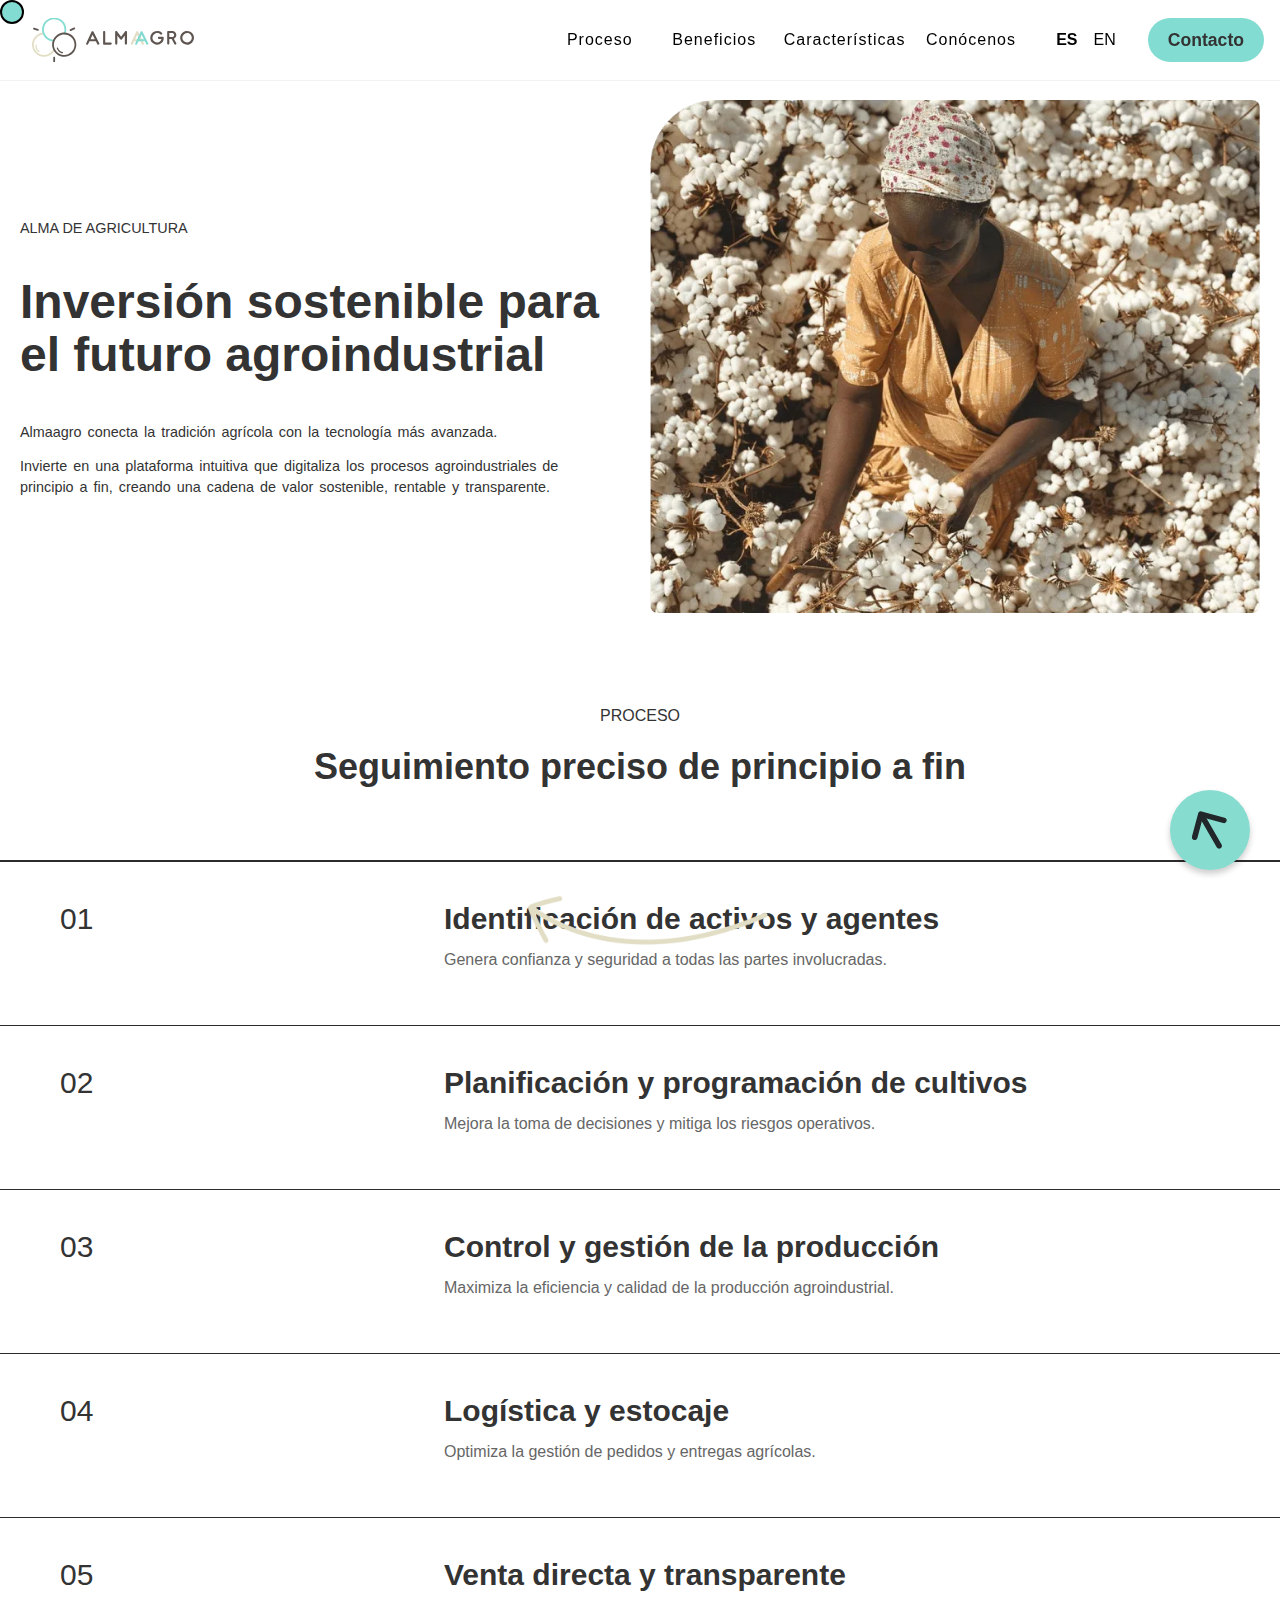
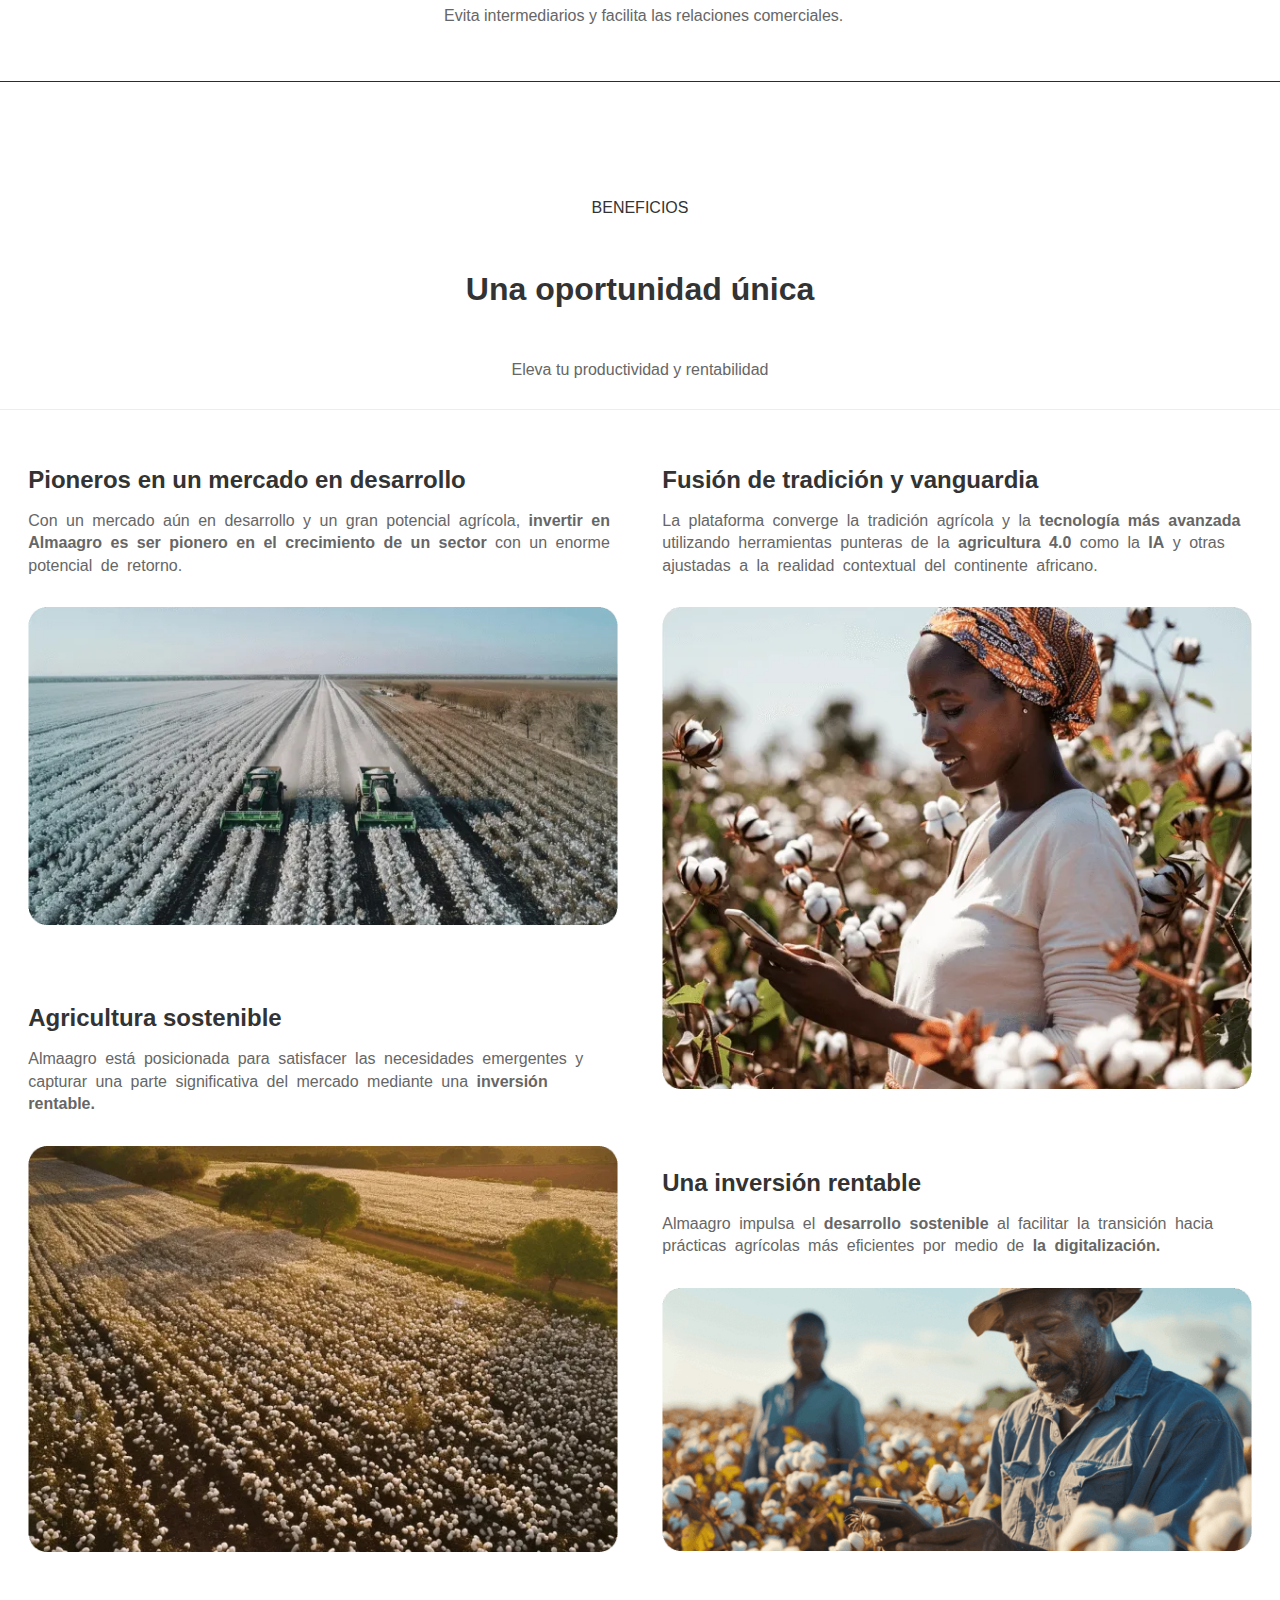
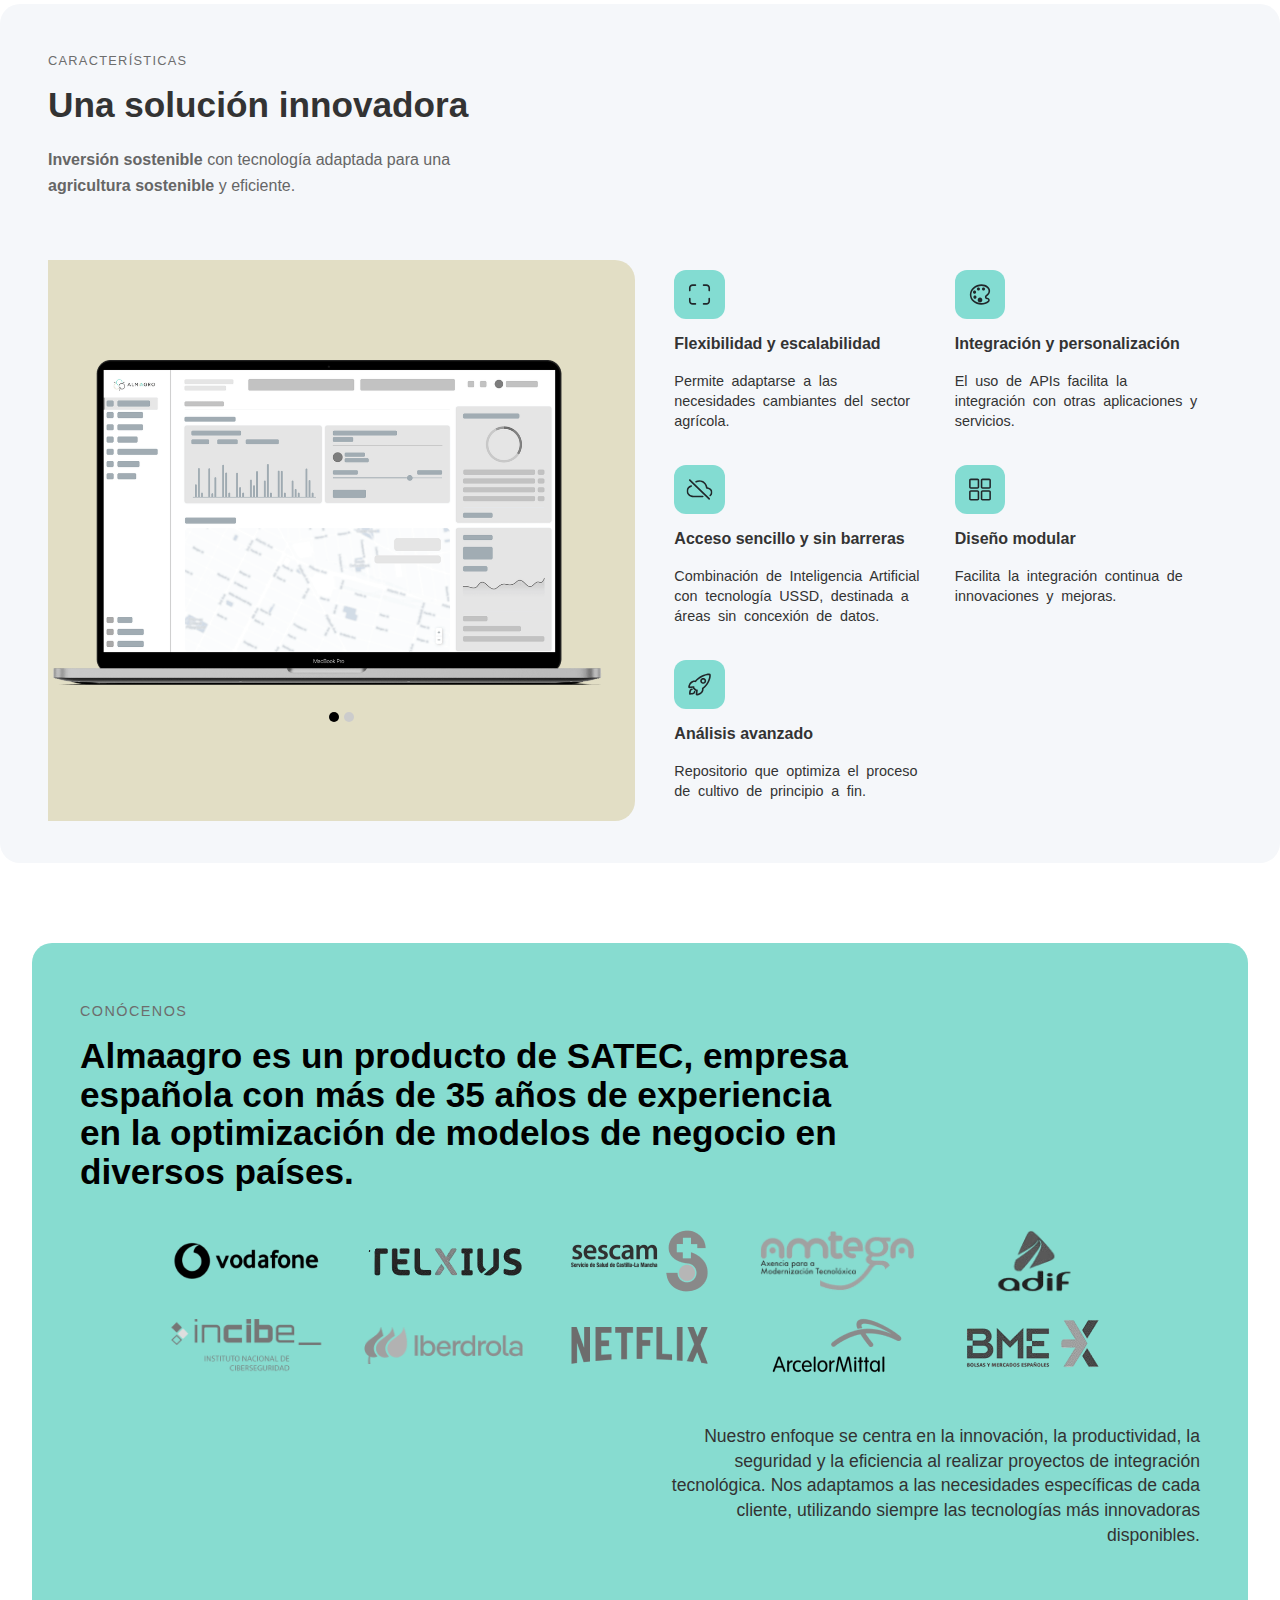
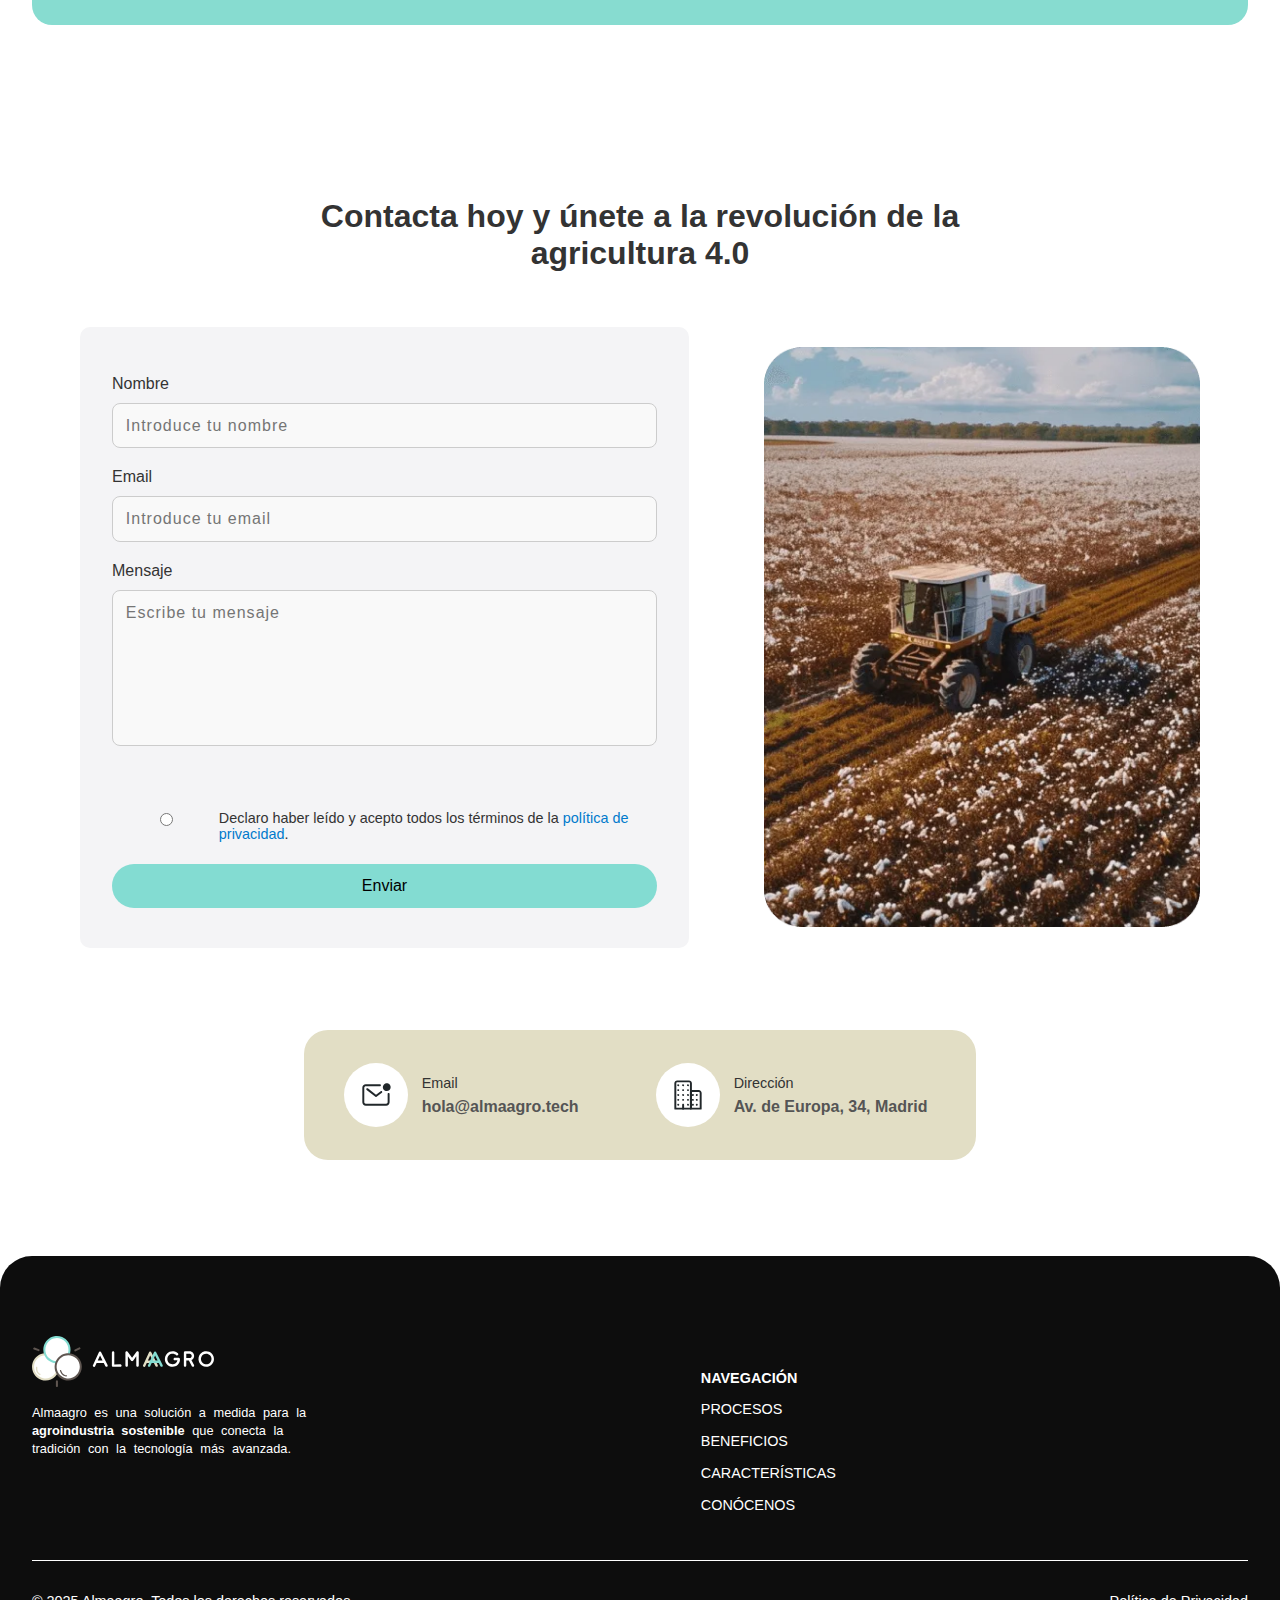
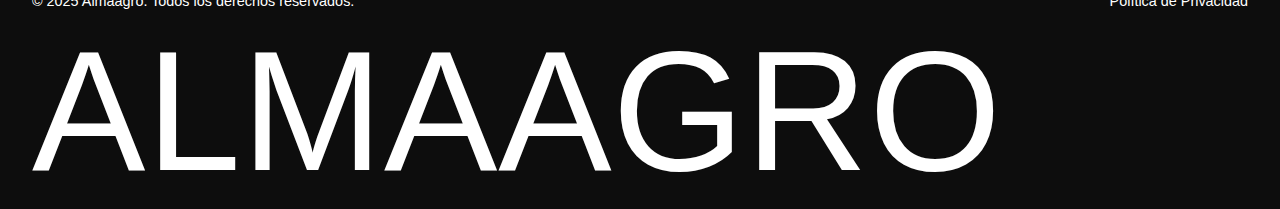
==== commit 25830ce7: "Add files via upload" ====
--- a/Web-Almaagro/index.html
+++ b/Web-Almaagro/index.html
@@ -10,6 +10,7 @@
     <link rel="stylesheet" href="css/features.css">
     <link rel="stylesheet" href="css/aboutus.css">
     <link rel="stylesheet" href="css/contact.css">
+    <link rel="stylesheet" href="css/responsive.css">
     <link rel="icon" href="media/images/icono.png" type="image/x-icon">
     <script src="js/cursor.js"></script>
     <script src="js/menuResponsible.js"></script>
@@ -229,7 +230,7 @@
             <h4>BENEFICIOS</h4>
             <h5>Una oportunidad única</h5>
             <p>Eleva tu productividad y rentabilidad</p>
-            <div class="benefits-grid">
+            <div class="benefits-grid" title="benefits-grid">
                 <div class="benefit-column">
                     <div class="benefit-item">
                         <h6>Pioneros en un mercado en desarrollo</h6>
@@ -261,7 +262,7 @@
             <h4>CARACTERÍSTICAS</h4>
             <h5>Una solución innovadora</h5>
             <p title="intro"><strong>Inversión sostenible</strong> con tecnología adaptada para una <strong>agricultura sostenible</strong> y eficiente.</p>
-            <div class="features-grid">
+            <div class="features-grid" title="features-grid">
                 <div id="slider" class="features-slider">
                     <div class="slider-images">
                         <img src="media/images/features/feature1.png" alt="Feature 1" class="active">
@@ -323,8 +324,8 @@
 
         <section title="contact" id="contact">
             <h5><strong>Contacta hoy y únete a la revolución de la agricultura 4.0</strong></h5>
-            <div class="contact-grid">
-                <div class="form-container">
+            <div class="contact-grid" title="contact-grid">
+                <div class="form-container" title="form-container">
                     <form action="#" method="post" title="fillThem">
                         <label for="name">Nombre</label>
                         <input type="text" id="name" name="name" placeholder="Introduce tu nombre" required>
@@ -346,7 +347,7 @@
                         <button type="submit" title="enviar">Enviar</button>
                     </form>
                 </div>
-                <div class="image-container">
+                <div class="image-container" title="image-container">
                     <img src="media/images/tractorForm.webp" alt="Tractor del formulario">
                 </div>
             </div>
@@ -397,7 +398,9 @@
             <p>&copy; 2025 Almaagro. Todos los derechos reservados.</p>
             <a href="#">Política de Privacidad</a>
         </div>
-        <h2>ALMAAGRO</h2>
+        <div title="finalTitle">
+            <h2>ALMAAGRO</h2>
+        </div>
     </footer>
     <a href="#" id="scrollToTopBtn">
         <img src="media/images/arrowGoTop.svg" alt="Ir arriba">
--- a/Web-Almaagro/css/style.css
+++ b/Web-Almaagro/css/style.css
@@ -27,7 +27,7 @@
     opacity: 1;
     transform: translate3d(0px, 0px, 0px) scale3d(1, 1, 1) rotateX(0deg) rotateY(0deg) rotateZ(0deg) skew(0deg, 0deg);
     transform-style: preserve-3d;
-    padding: 1em;
+    padding: 1rem;
     font-weight: 400;
     z-index: 1000;
     transition: transform 0.3s ease-in-out;
@@ -53,14 +53,14 @@
     justify-content: flex-start;
     align-items: center;
     width: auto;
-    height: 3em;
+    height: 3rem;
     display: flex
 ;
 }
 
 div[title="logo"] a{
     font-family: Arial, sans-serif;
-    font-size: 0.984em;
+    font-size: 0.984rem;
     font-weight: bold;
     color: #4a4a4a;
     display: flex;
@@ -69,14 +69,14 @@
 
 div[title="logo"] img{
     flex: none;
-    width: 10.125em;
-    height: 3em;
-    padding-left: 1em;
-}
-
-div[title="spaceMenu"] {
-    width: 2.5em;
-    height: 3em;
+    width: 10.125rem;
+    height: 3rem;
+    padding-left: 1rem;
+}
+
+div[title="spacremenu"] {
+    width: 2.5rem;
+    height: 3rem;
 }
 
 /* Menú hamburguesa */
@@ -92,11 +92,11 @@
     display: flex;
     flex: 1;
     justify-content: right;
-    margin-left: 1.5em;
+    margin-left: 1.5rem;
     position: static;
     width: 100%;
     height: 100%;
-    gap: 1em;
+    gap: 1rem;
 }
 
 div[title="textMenu"] {
@@ -105,7 +105,7 @@
     align-items: center;
     overflow: visible;
     text-align: right;
-    letter-spacing: 0.063em;
+    letter-spacing: 0.063rem;
 }
 
 div[title="textMenu"] a {
@@ -125,21 +125,21 @@
     justify-content: center;
     align-items: center;
     text-align: right;
-    padding: 0.5em 1.5em 0.5em 0em;
+    padding: 0.5rem 1.5rem 0.5rem 0rem;
 }
 
 div[title="menuFeatures"] {
-    padding-left: 1em;
+    padding-left: 1rem;
 }
 
 div[title="menuAboutUs"] {
-    padding-left: 0.75em;
+    padding-left: 0.75rem;
 }
 
 
 div[title="menuProcess"] a[title="menuProcessRel"], div[title="menuBenefits"] a[title="menuBenefitsRel"],
 div[title="menuFeatures"] a[title="menuFeaturesRel"], div[title="menuAboutUs"] a[title="menuAboutUsRel"] {
-    transform: translate3d(0px, 0em, 0px) scale3d(1, 1, 1) rotateX(0deg) rotateY(0deg) rotateZ(0deg) skew(0deg, 0deg);
+    transform: translate3d(0px, 0rem, 0px) scale3d(1, 1, 1) rotateX(0deg) rotateY(0deg) rotateZ(0deg) skew(0deg, 0deg);
     transform-style: preserve-3d;
 }
 
@@ -147,12 +147,12 @@
     display: flex;
     justify-content: center;
     align-items: center;
-    margin-right: 1em;
+    margin-right: 1rem;
 }
 
 div[title="EsEn"] {
-    grid-column-gap: 1em;
-    grid-row-gap: 1em;
+    grid-column-gap: 1rem;
+    grid-row-gap: 1rem;
     font-family: var(--text);
     color: var(--black);
     font-size: var(--body-l);
@@ -184,8 +184,8 @@
 }
 
 div[title="menuContact2"] {
-    grid-column-gap: 0em;
-    grid-row-gap: 0em;
+    grid-column-gap: 0rem;
+    grid-row-gap: 0rem;
     align-items: center;
     display: flex;
 }
@@ -196,12 +196,12 @@
     color: var(--untitled-ui--white);
     text-align: center;
     white-space: nowrap;
-    border-radius: 2em;
+    border-radius: 2rem;
     background-color: #83dcd2;
     flex-flow: row;
     justify-content: center;
     align-items: center;
-    font-size: 1.1em;
+    font-size: 1.1rem;
     font-weight: 600;
     line-height: 140%;
     text-decoration: none;
@@ -209,8 +209,8 @@
     display: flex;
     position: relative;
     overflow: hidden;
-    padding: 0.625em 1.25em;
-    margin-right: 2em;
+    padding: 0.625rem 1.25rem;
+    margin-right: 2rem;
 }
 
 div[title="menuContact2"] a[title="linkContact"]:hover {
@@ -218,7 +218,7 @@
 }
 
 div[title="menuContact2"] a div {
-    transform: translate3d(0px, 0em, 0px) scale3d(1, 1, 1) rotateX(0deg) rotateY(0deg) rotateZ(0deg) skew(0deg, 0deg);
+    transform: translate3d(0px, 0rem, 0px) scale3d(1, 1, 1) rotateX(0deg) rotateY(0deg) rotateZ(0deg) skew(0deg, 0deg);
     transform-style: preserve-3d;
     z-index: 1;
     font-family: var(--text);
@@ -251,26 +251,31 @@
         position: fixed;
         top: 0;
         left: 0;
-        width: 100%;
         background-color: white;
         z-index: 1000;
         display: flex;
         align-items: center;
+        justify-content: space-between;
         border-bottom: 1px solid rgba(0, 0, 0, 0.1);
     }
+
+    div[title="fullHeader"] {
+        display: flex;
+        justify-content: space-between;
+    } 
 
     div[title="logo"] {
         flex-grow: 1;
     }
 
-    /* Logo siempre visible */
+    /* Logo sirempre visible */
     div[title="logo"] img {
-        height: 2.5em;
+        height: 2.5rem;
     }
 
     /* Estilo del botón hamburguesa */
     .menu-toggle {
-        font-size: 2em;
+        font-size: 2rem;
         cursor: pointer;
         z-index: 1001;
         display: flex;
@@ -278,8 +283,8 @@
         justify-content: center;
         position: absolute;
         top: 50%;
-        right: 1.25em; /* Mueve el botón a la derecha */
-        transform: translateY(-50%); /* Centra verticalmente */
+        right: 1.25em; 
+        transform: translateY(-50%); 
     }
 
     /* Solo mostrar ☰ cuando el menú está cerrado */
@@ -290,11 +295,11 @@
     /* Menú móvil oculto por defecto */
     .mobile-menu {
         position: fixed;
-        top: 3.75em; /* Justo debajo del header */
+        top: 3.75rem; /* Justo debajo del header */
         left: 0;
         width: 100%;
         max-width: 100%;
-        height: calc(100vh - 3.75em); /* Ocupa todo el espacio disponible debajo del header */
+        height: calc(100vh - 3.75rem); /* Ocupa todo el espacio disponible debajo del header */
         background-color: white;
         display: none; /* Cambiado de transform a display */
         flex-direction: column;
@@ -302,7 +307,7 @@
         justify-content: left;
         text-align: left;
         z-index: 999;
-        padding-left: 2em;
+        padding-left: 2rem;
     }
 
     /* Mostrar el menú cuando tenga la clase "show" */
@@ -314,35 +319,35 @@
     .menu-links {
         list-style: none;
         padding: 0;
-        margin: 1.25em 0;
+        margin: 1.25rem 0;
         justify-items: left;
     }
     .menu-links ul {
         width: 100%;
     }
     .menu-links li {
-        padding: 1em 0;
+        padding: 1rem 0;
     }
 
     .menu-links li a {
         text-decoration: none;
-        font-size: 1em;
+        font-size: 1rem;
         font-weight: 100;
         color: black;
         text-align: left;
-        letter-spacing: 0.05em;
+        letter-spacing: 0.05rem;
     }
 
     /* Selector de idioma */
     .language-switch {
         display: flex;
-        gap: 0.875em;
-        margin: 2em 0 5em;
+        gap: 0.875rem;
+        margin: 2rem 0 5rem;
     }
 
     .language-switch a {
         text-decoration: none;
-        font-size: 1em;
+        font-size: 1rem;
         color: gray;
     }
 
@@ -359,10 +364,10 @@
 
     .menu-contact a {
         background-color: #83dcd2;
-        padding: 0.625em 25%;
-        border-radius: 1.875em;
+        padding: 0.625rem 25%;
+        border-radius: 1.875rem;
         color: black;
-        font-size: 1.2em;
+        font-size: 1.2rem;
         font-weight: 100;
         text-decoration: none;
         text-align: center;
@@ -375,70 +380,72 @@
 header {
     display: grid;
     grid-template-columns: 1fr 1fr;
-    gap: 1.25em;
-    align-items: center;
-    padding: 1.25em;
+    gap: 1.25rem;
+    align-items: center;
+    padding: 1.25rem;
 }
 
 div[title="introText"] {
-    padding-right: 1.25em;
-    margin-top: 5em;
+    padding-right: 1.25rem;
+    margin-top: 5rem;
 }
 
 div[title="introImage"] img[title="cosecha"] {
     max-width: 100%;
-    border-radius: 0.5em 0.5em;
-    margin-top: 5em;
+    border-radius: 0.5rem 0.5rem;
+    margin-top: 5rem;
 }
 
 div[title="introImage"] img[title="flechaHeader"] {
     position: absolute;
     right: 40%;
     bottom: -5%;
-    width: 15em; /* Ajusta el tamaño */
+    width: 15rem; /* Ajusta el tamaño */
     max-width: 100%; /* Asegura responsividad */
     z-index: 10; /* Para que esté encima del contenido */
 }
 
 header h2 {
-    font-size: 3em;
+    font-size: 3rem;
     font-family: 'Work Sans', sans-serif;
     line-height: 110%;
 }
 
 header h3 {
     font-weight: lighter;
-    font-size: 0.9em;
+    font-size: 0.9rem;
     font-family: 'Work Sans', sans-serif;
     line-height: 110%;
 }
 
 header p {
-    font-size: 0.9em;
+    font-size: 0.9rem;
     font-family: 'Work Sans', sans-serif;
     line-height: 140%; 
-    word-spacing: 0.125em;
+    word-spacing: 0.125rem;
+    color: #333;
+    font-weight: 100;
 }
 
 h4 {
     font-weight: lighter;
-    font-size: 1em;
+    font-size: 1rem;
     text-align: center;
 }
 
 h5 {
-    font-size: 2em;
+    font-size: 2rem;
     text-align: center;
 }
 
 
 #masinfo {
     background-color: #e2dec5;
-    padding: 0.625em 1em;
-    border-radius: 1.5em;
-    max-width: 75em;
+    padding: 0.625rem 1rem;
+    border-radius: 1.5rem;
+    max-width: 75rem;
     width: 50%;
-    margin: 3em 1.5em 6em;
+    margin: 3rem 1.5rem 6rem;
     display: flex;
     justify-content: center;
     align-items: center;
@@ -451,14 +458,14 @@
     align-items: center;
     flex-wrap: wrap; 
     width: 100%;
-    padding: 0.5em;
+    padding: 0.5rem;
 }
 
 .info-item {
     display: flex;
     align-items: center;
-    padding: 0.9375em;
-    border-radius: 0.625em;
+    padding: 0.9375rem;
+    border-radius: 0.625rem;
     width: 45%; 
 }
 
@@ -468,13 +475,13 @@
     display: flex;
     align-items: center;
     justify-content: center;
-    width: 4em;
-    height: 4em;
+    width: 4rem;
+    height: 4rem;
 }
 
 .icon-circle img {
-    width: 2em;
-    height: 2em;
+    width: 2rem;
+    height: 2rem;
 }
 
 .info-text {
@@ -483,31 +490,21 @@
 
 .info-text h6 {
     font-family: 'Work Sans', sans-serif;
-    font-size: 0.9em;
+    font-size: 0.9rem;
     margin: 0;
     color: #333;
     font-weight: lighter;
-    padding-bottom: 0.4em;
+    padding-bottom: 0.4rem;
 }
 
 .info-text p {
     font-family: 'Work Sans', sans-serif;
-    font-size: 1em;
+    font-size: 1rem;
     margin: 0;
     color: #555;
     font-weight: bold;
 }
 
-@media (max-width: 48em) {
-    .info-container {
-        flex-direction: column; 
-        gap: 0.9375em;
-    }
-
-    .info-item {
-        width: 100%; 
-    }
-}
 
 
 /* FOOTER */
@@ -515,13 +512,13 @@
 footer {
     background-color: #0d0d0d;
     color: #ffffff;
-    padding: 2em 2em 0em;
+    padding: 2rem 2rem 0rem;
     display: flex;
     flex-direction: column;
     align-items: center;
     text-align: center;
-    border-top-left-radius: 2em;
-    border-top-right-radius: 2em;
+    border-top-left-radius: 2rem;
+    border-top-right-radius: 2rem;
 }
 
 .footer-container {
@@ -529,8 +526,8 @@
     justify-content: left;
     align-items: flex-start;
     width: 100%;
-    margin-bottom: 2em;
-    padding-top: 3em;
+    margin-bottom: 2rem;
+    padding-top: 3rem;
 }
 
 .footer-left {
@@ -545,10 +542,10 @@
 }
 
 .footer-left p {
-    font-size: 0.8em;
+    font-size: 0.8rem;
     line-height: 140%;
     padding-right: 50%;
-    word-spacing: 0.25em;
+    word-spacing: 0.25rem;
 }
 
 .footer-right {
@@ -556,9 +553,9 @@
 }
 
 .footer-right h6 {
-    font-size: 0.9em;
+    font-size: 0.9rem;
     font-weight: bold;
-    margin-bottom: 0.625em;
+    margin-bottom: 0.625rem;
     text-transform: uppercase;
     color: #fff;
 }
@@ -570,12 +567,12 @@
 }
 
 .footer-right ul li {
-    margin: 0.875em 0;
+    margin: 0.875rem 0;
 }
 
 .footer-right ul li a {
     text-decoration: none;
-    font-size: 0.9em;
+    font-size: 0.9rem;
     color: #ffffff;
     transition: color 0.3s;
 }
@@ -590,16 +587,16 @@
     align-items: center;
     width: 100%;
     border-top: 1px solid #ffffff;
-    padding-top: 2em;
+    padding-top: 2rem;
 }
 
 .footer-bottom p {
-    font-size: 0.9em;
+    font-size: 0.9rem;
     margin: 0;
 }
 
 .footer-bottom a {
-    font-size: 0.9em;
+    font-size: 0.9rem;
     color: #ffffff;
     text-decoration: none;
     transition: color 0.3s;
@@ -609,17 +606,24 @@
     color: #66c2c2;
 }
 
-footer h2 {
-    font-size: 10.625em;
+div[title="finalTitle"] {
+    width: 100%;
+    text-align: left;
+    justify-content: left;
+
+}
+
+div[title="finalTitle"] h2 {
+    font-size: 10.625rem;
     font-weight: 100;
-    margin-top: 0.25em;
+    margin-top: 0.25rem;
     margin-bottom: 0;
     color: #ffffff;
     text-transform: uppercase;
-    text-align: left;
-    letter-spacing: 0.05em;
+    letter-spacing: 0.05rem;
     font-family: 'Work Sans', sans-serif;
 }
+
 
 a[title="linkContact"] {
     text-decoration: none;
@@ -638,8 +642,8 @@
 
 .cursor-indicator {
     position: fixed;
-    width: 1.25em;
-    height: 1.25em;
+    width: 1.25rem;
+    height: 1.25rem;
     background-color: #83dcd2;
     border-radius: 50%;
     border: 2px solid black;
@@ -651,10 +655,10 @@
 
 #scrollToTopBtn {
     position: fixed;
-    bottom: 1.875em;
-    right: 1.875em;
-    width: 5em;
-    height: 5em;
+    bottom: 1.875rem;
+    right: 1.875rem;
+    width: 5rem;
+    height: 5rem;
     background-color: #87dcd0; 
     border-radius: 50%;
     display: flex;
--- a/Web-Almaagro/css/contact.css
+++ b/Web-Almaagro/css/contact.css
@@ -37,8 +37,8 @@
     display: block;
     margin-bottom: 0.625em;
     font-size: 1em;
-    color: #344054;
-    font-weight: 600;
+    color: #333;
+    font-weight: 400;
 }
 
 .form-container input,
--- a/Web-Almaagro/css/responsive.css
+++ b/Web-Almaagro/css/responsive.css
@@ -0,0 +1,117 @@
+
+@media (max-width: 991px) {
+    
+    div[title="introImage"] img[title="flechaHeader"] {
+        display: none;
+    }
+
+    header {
+        display: flex;
+        flex-direction: column;
+        padding: 2em;
+    }
+
+    div[title="introImage"] img[title="flechaHeader"] {
+        width: 80%;
+        justify-items: center;
+        align-items: center;
+    }
+
+    div[title="features-grid"] {
+        display: flex;
+        flex-direction: column;
+        padding: 2em;
+    }
+
+    section[title="contact"] {
+        display: flex;
+        flex-direction: column;
+        justify-content: center;
+        align-items: center;
+    }
+
+    div[title="contact-grid"] {
+        display: flex;
+        flex-direction: column;
+        justify-content: center;
+        align-items: center;
+        width: 80%;
+        height: auto;
+    }
+
+    div[title="image-container"] {
+        display: none;
+    }
+
+    .info-container {
+        flex-direction: column; 
+        gap: 0.9375em;
+    }
+
+    .info-item {
+        width: 100%; 
+    }
+}
+
+
+
+
+@media (max-width: 480px) { 
+    div[title="introImage"] img[title="flechaHeader"] {
+        display: none;
+    }
+
+    header {
+        display: flex;
+        flex-direction: column;
+        padding: 2em;
+    }
+
+    div[title="introImage"] img[title="flechaHeader"] {
+        width: 80%;
+        justify-items: center;
+        align-items: center;
+    }
+
+    div[title="benefits-grid"] {
+        display: flex;
+        flex-direction: column;
+
+    }
+
+    div[title="features-grid"] {
+        display: flex;
+        flex-direction: column;
+        padding: 2em;
+    }
+
+    section[title="contact"] {
+        display: flex;
+        flex-direction: column;
+        justify-content: center;
+        align-items: center;
+    }
+
+    div[title="contact-grid"] {
+        display: flex;
+        flex-direction: column;
+        justify-content: center;
+        align-items: center;
+        width: 80%;
+        height: auto;
+    }
+
+    div[title="image-container"] {
+        display: none;
+    }
+
+    .info-container {
+        flex-direction: column; 
+        gap: 0.9375em;
+    }
+
+    .info-item {
+        width: 100%; 
+    }
+
+}